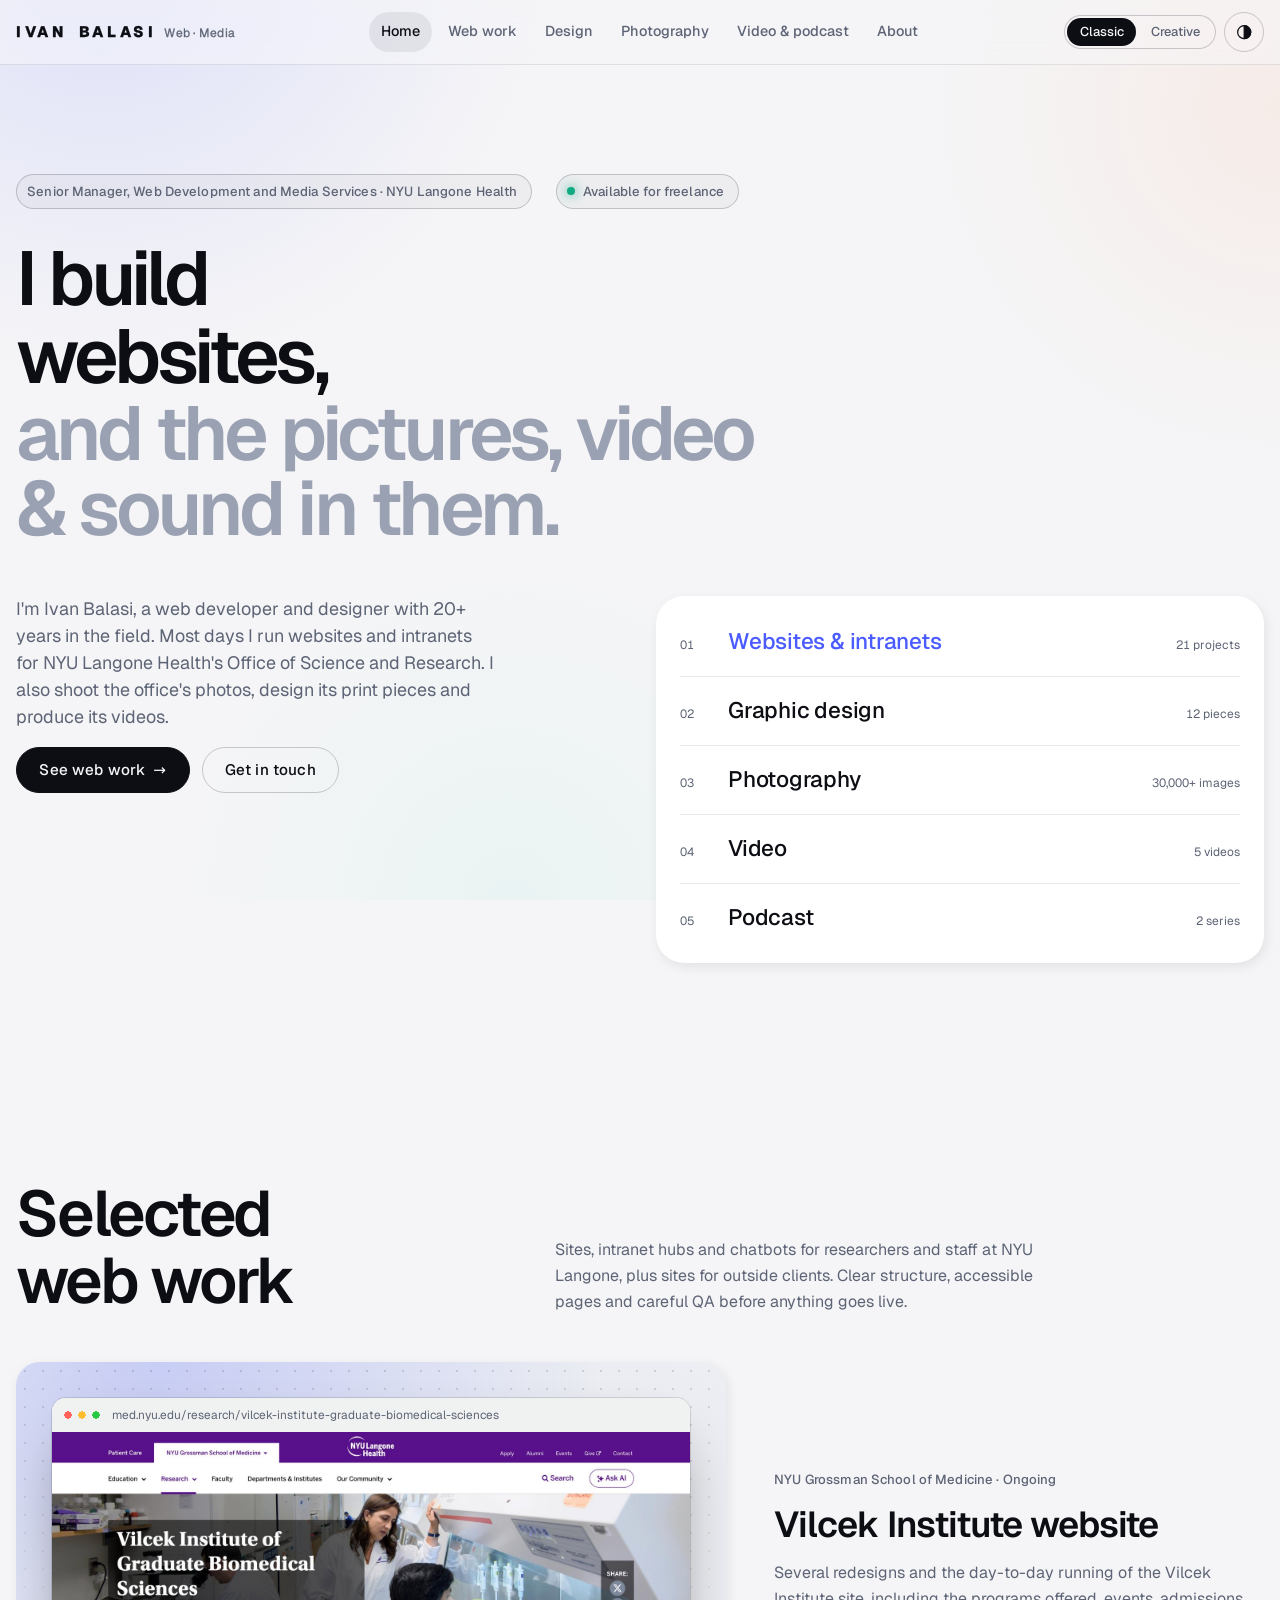
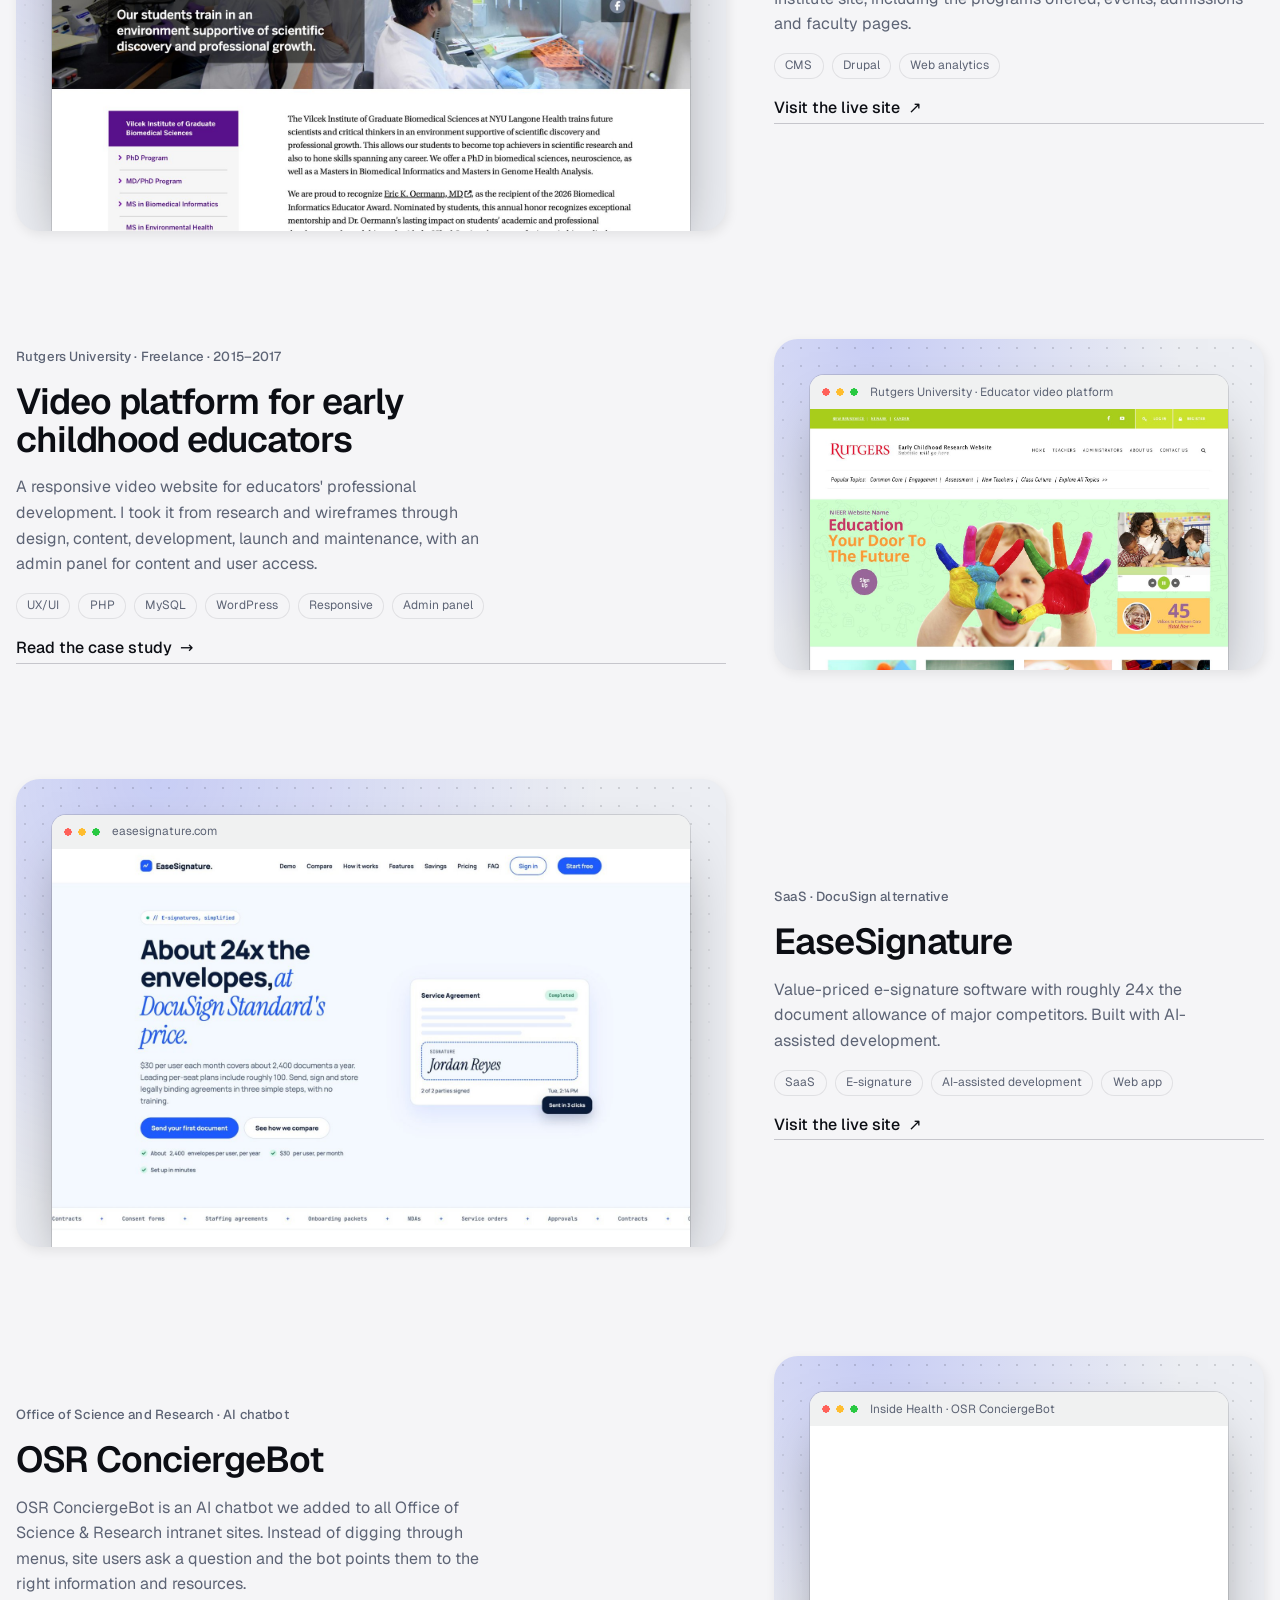
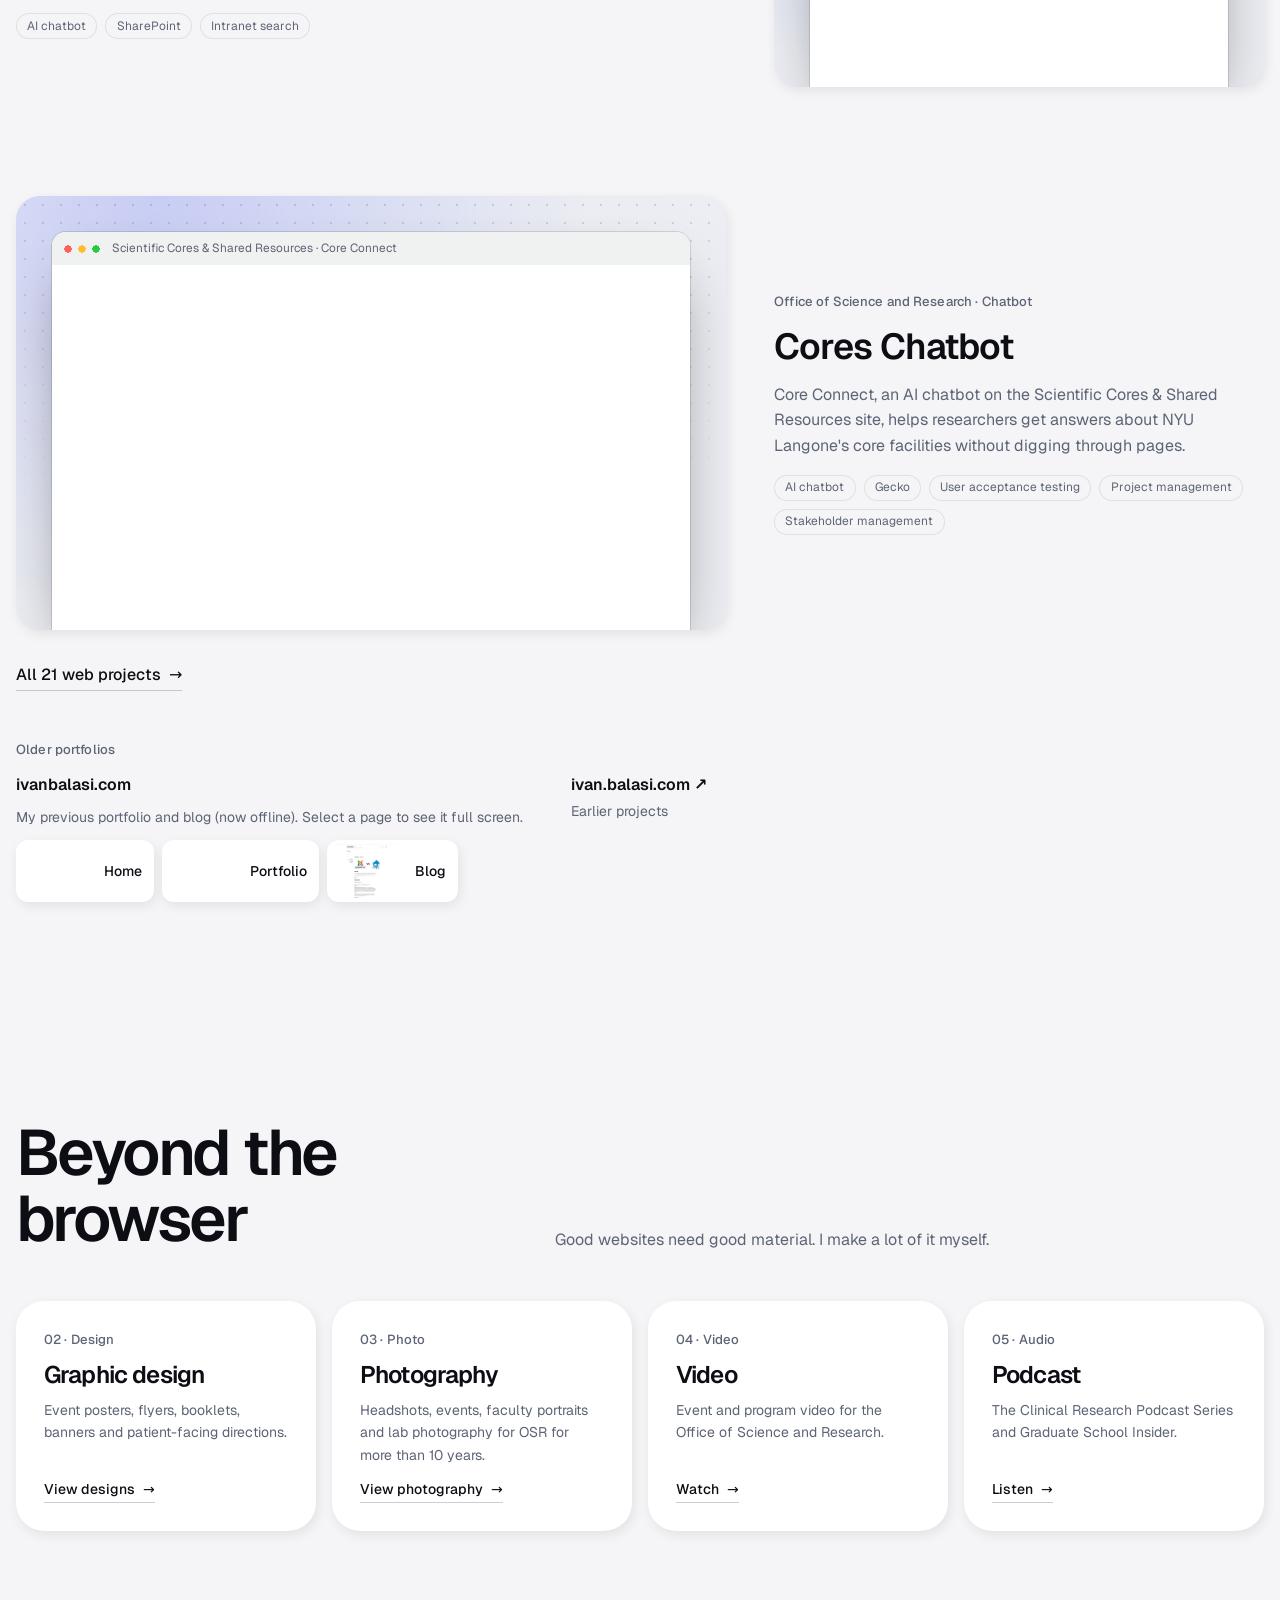
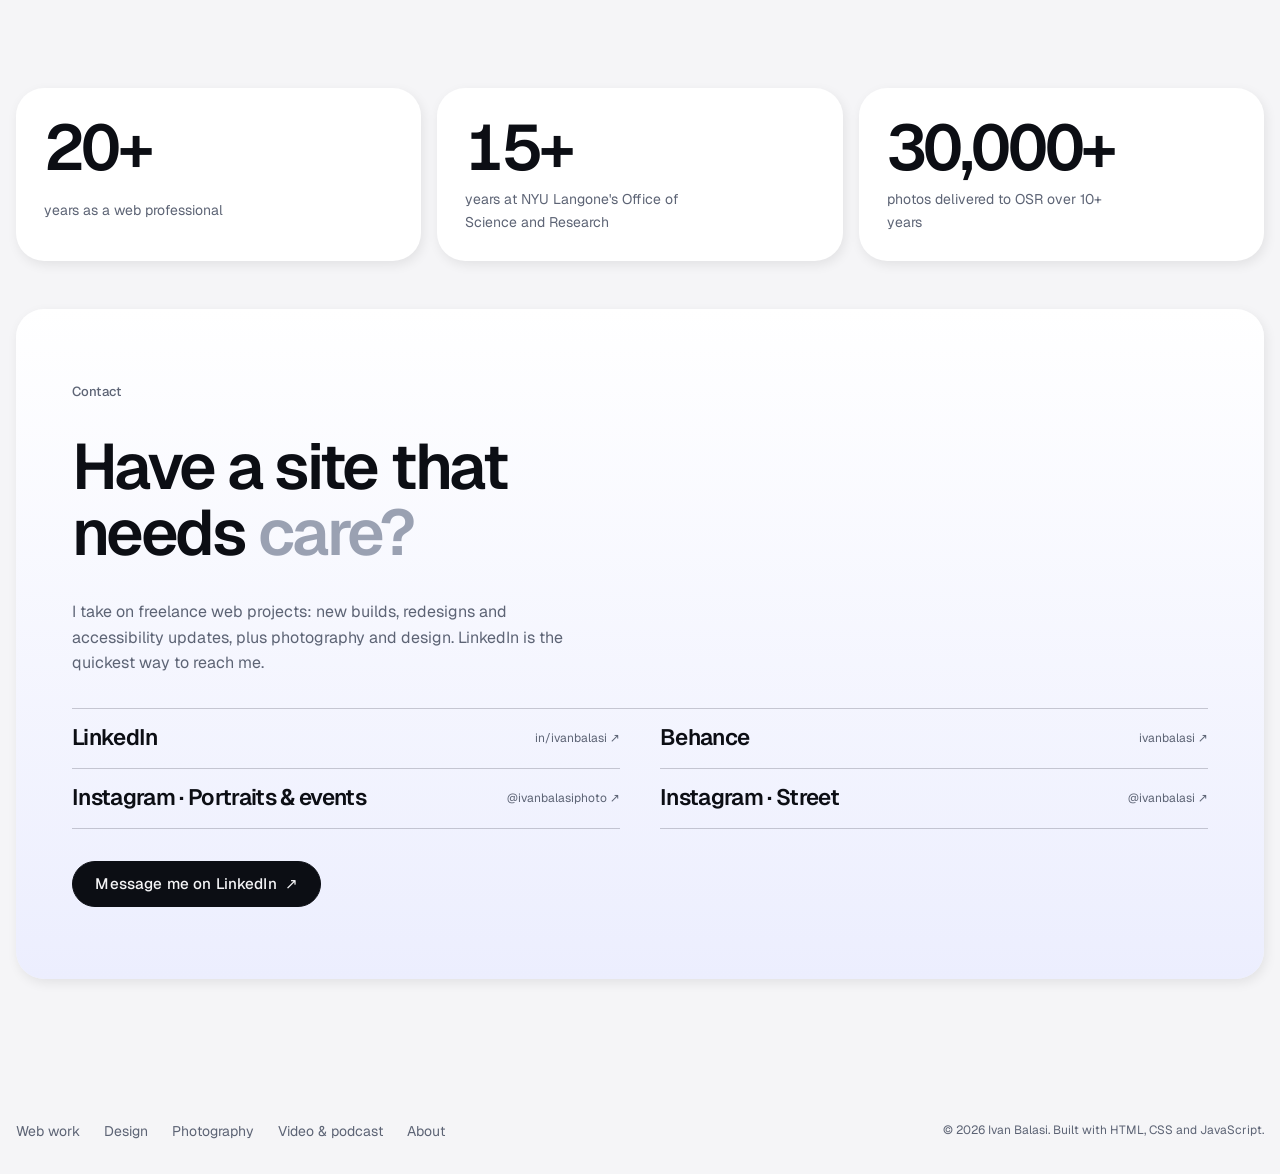
==== index.html @ 1b877d94 "Add files via upload" ====
<!doctype html>
<html lang="en">
<head>
  <meta charset="utf-8">
  <meta name="viewport" content="width=device-width, initial-scale=1, viewport-fit=cover">
  <title>Ivan Balasi — Web Developer, Designer &amp; Photographer</title>
  <meta name="description" content="Web developer and designer with 20+ years of experience. Ivan Balasi builds websites, intranets and AI chatbots at NYU Langone Health, plus photos and video.">
  <link rel="canonical" href="https://ivanbalasi.com/">
  <meta property="og:type" content="website">
  <meta property="og:site_name" content="Ivan Balasi">
  <meta property="og:title" content="Ivan Balasi — Web Developer, Designer &amp; Photographer">
  <meta property="og:description" content="Web developer and designer with 20+ years of experience. Ivan Balasi builds websites, intranets and AI chatbots at NYU Langone Health, plus photos and video.">
  <meta property="og:url" content="https://ivanbalasi.com/">
  <meta property="og:image" content="https://ivanbalasi.com/img/og-image.jpg">
  <meta name="twitter:card" content="summary_large_image">
  <meta name="twitter:image" content="https://ivanbalasi.com/img/og-image.jpg">
  <meta property="og:image:width" content="1200">
  <meta property="og:image:height" content="630">
  <meta property="og:image:alt" content="Ivan Balasi: I build websites, and the pictures, video and sound in them.">
  <meta name="author" content="Ivan Balasi">
  <meta name="robots" content="index, follow, max-image-preview:large">
  <meta name="theme-color" content="#f5f5f7" media="(prefers-color-scheme: light)">
  <meta name="theme-color" content="#07080b" media="(prefers-color-scheme: dark)">
  <link rel="icon" href="favicon.svg" type="image/svg+xml">
  <link rel="preload" href="fonts/geist-var.woff2" as="font" type="font/woff2" crossorigin>
  <link rel="stylesheet" href="css/styles.css">
  <script src="js/theme-init.js"></script>
  <script type="application/ld+json">
{
 "@context": "https://schema.org",
 "@graph": [
  {
   "@type": "WebSite",
   "@id": "https://ivanbalasi.com/#website",
   "url": "https://ivanbalasi.com/",
   "name": "Ivan Balasi",
   "publisher": {
    "@id": "https://ivanbalasi.com/#ivan"
   },
   "inLanguage": "en"
  },
  {
   "@type": "Person",
   "@id": "https://ivanbalasi.com/#ivan",
   "name": "Ivan Balasi",
   "url": "https://ivanbalasi.com/",
   "image": "https://ivanbalasi.com/img/og-image.jpg",
   "jobTitle": "Senior Manager, Web Development and Media Services",
   "worksFor": {
    "@type": "Organization",
    "name": "NYU Grossman School of Medicine, Office of Science & Research",
    "parentOrganization": {
     "@type": "Organization",
     "name": "NYU Langone Health"
    }
   },
   "description": "Web developer and designer with 20+ years of experience building websites, intranets and AI chatbots, plus photography, graphic design, video and podcasts.",
   "knowsAbout": [
    "Web development",
    "UX and information architecture",
    "Website accessibility (WCAG/ADA)",
    "Drupal",
    "WordPress",
    "SharePoint",
    "PHP",
    "MySQL",
    "AI chatbots",
    "Web analytics",
    "Photography",
    "Graphic design",
    "Video production",
    "Podcast publishing"
   ],
   "sameAs": [
    "https://www.linkedin.com/in/ivanbalasi/",
    "https://www.behance.net/ivanbalasi",
    "https://www.instagram.com/ivanbalasiphoto/",
    "https://www.instagram.com/ivanbalasi/"
   ]
  },
  {
   "@type": "WebPage",
   "@id": "https://ivanbalasi.com/#page",
   "url": "https://ivanbalasi.com/",
   "name": "Ivan Balasi — Web Developer, Designer & Photographer",
   "description": "Web developer and designer with 20+ years of experience. Ivan Balasi builds websites, intranets and AI chatbots at NYU Langone Health, plus photos and video.",
   "isPartOf": {
    "@id": "https://ivanbalasi.com/#website"
   },
   "about": {
    "@id": "https://ivanbalasi.com/#ivan"
   }
  }
 ]
}
  </script>
</head>
<body>
<a class="skip-link" href="#main">Skip to content</a>
<header class="site-header">
  <div class="wrap">
    <a class="brand" href="index.html" aria-label="Ivan Balasi, home">Ivan Balasi <span>Web · Media</span></a>
    <nav class="site-nav" id="site-nav" aria-label="Main">
      <ul class="nav-list">
        <li><a href="index.html" aria-current="page">Home</a></li>
        <li><a href="work.html">Web work</a></li>
        <li><a href="design.html">Design</a></li>
        <li><a href="photography.html">Photography</a></li>
        <li><a href="media.html">Video &amp; podcast</a></li>
        <li><a href="about.html">About</a></li>
      </ul>
    </nav>
    <div class="header-tools">
      <button type="button" class="icon-btn theme-toggle" data-mode="system" aria-label="Change theme"><svg data-icon="system" viewBox="0 0 24 24" fill="none" stroke="currentColor" stroke-width="1.6" aria-hidden="true"><circle cx="12" cy="12" r="8.5"/><path d="M12 3.5v17a8.5 8.5 0 0 0 0-17z" fill="currentColor"/></svg><svg data-icon="light" viewBox="0 0 24 24" fill="none" stroke="currentColor" stroke-width="1.6" aria-hidden="true"><circle cx="12" cy="12" r="4"/><path d="M12 2v2M12 20v2M4.9 4.9l1.4 1.4M17.7 17.7l1.4 1.4M2 12h2M20 12h2M4.9 19.1l1.4-1.4M17.7 6.3l1.4-1.4"/></svg><svg data-icon="dark" viewBox="0 0 24 24" fill="none" stroke="currentColor" stroke-width="1.6" aria-hidden="true"><path d="M20 14.5A8 8 0 0 1 9.5 4a8 8 0 1 0 10.5 10.5z"/></svg></button>
      <button type="button" class="icon-btn menu-toggle" aria-expanded="false" aria-controls="site-nav" aria-label="Open menu"><span class="bars" aria-hidden="true"><span class="bar"></span><span class="bar"></span></span></button>
    </div>
  </div>
</header>
<main id="main">
  <section class="hero" aria-labelledby="hero-title">
    <div class="wrap">
      <div class="hero-meta">
        <span class="label">Senior Manager, Web Development and Media Services · NYU Langone Health</span>
        <span class="label"><span class="status-dot" aria-hidden="true"></span>Available for freelance</span>
      </div>
      <h1 class="hero-title" id="hero-title">
        <span class="line"><span>I build</span></span>
        <span class="line"><span>websites,</span></span>
        <span class="line"><span class="serif">and the pictures, video &amp; sound in them.</span></span>
      </h1>
      <div class="hero-foot">
        <div class="stack">
          <p class="lede">I'm Ivan Balasi, a web developer and designer with 20+ years in the field. Most days I run websites and intranets for NYU Langone Health's Office of Science and Research. I also shoot the office's photos, design its print pieces and produce its videos.</p>
          <div class="actions">
            <a class="btn" href="work.html">See web work <span class="arrow" aria-hidden="true">→</span></a>
            <a class="btn btn--ghost" href="#contact">Get in touch</a>
          </div>
        </div>
        <nav aria-label="What I do">
          <ul class="index-list">
            <li><a href="work.html"><span class="num">01</span><span class="name">Websites &amp; intranets</span><span class="count">21 projects</span></a></li>
            <li><a href="design.html"><span class="num">02</span><span class="name">Graphic design</span><span class="count">12 pieces</span></a></li>
            <li><a href="photography.html"><span class="num">03</span><span class="name">Photography</span><span class="count">30,000+ images</span></a></li>
            <li><a href="media.html#video"><span class="num">04</span><span class="name">Video</span><span class="count">5 videos</span></a></li>
            <li><a href="media.html#podcast"><span class="num">05</span><span class="name">Podcast</span><span class="count">2 series</span></a></li>
          </ul>
        </nav>
      </div>
    </div>
  </section>

  <section class="section" aria-labelledby="featured-title">
    <div class="wrap">
      <div class="section-head">
        <h2 id="featured-title">Selected web work</h2>
        <p>Sites, intranet hubs and chatbots for researchers and staff at NYU Langone, plus sites for outside clients. Clear structure, accessible pages and careful QA before anything goes live.</p>
      </div>
      <div class="feature-list">
      <article class="feature">
        <a class="feature-media" href="https://med.nyu.edu/research/vilcek-institute-graduate-biomedical-sciences/" target="_blank" rel="noopener" tabindex="-1" aria-hidden="true"><div class="frame"><div class="frame-bar" aria-hidden="true"><span>med.nyu.edu/research/vilcek-institute-graduate-biomedical-sciences</span></div><div class="media"><img src="img/web/vilcek-site.jpg" alt="Homepage of the Vilcek Institute of Graduate Biomedical Sciences website" loading="lazy" decoding="async"><div class="media-fallback" aria-hidden="true"><span class="tile-note">NYU Grossman School of Medicine</span><span class="tile-mark">Vilcek</span></div></div></div></a>
        <div class="feature-body">
          <span class="label">NYU Grossman School of Medicine · Ongoing</span>
          <h3>Vilcek Institute website</h3>
          <p>Several redesigns and the day-to-day running of the Vilcek Institute site, including the programs offered, events, admissions and faculty pages.</p>
          <ul class="tags" aria-label="Tools"><li>CMS</li><li>Drupal</li><li>Web analytics</li></ul>
          <a class="link-arrow" href="https://med.nyu.edu/research/vilcek-institute-graduate-biomedical-sciences/" target="_blank" rel="noopener">Visit the live site <span class="arrow" aria-hidden="true">↗</span><span class="visually-hidden"> (Vilcek Institute, opens in a new tab)</span></a>
        </div>
      </article>
      <article class="feature">
        <a class="feature-media" href="case-rutgers.html" tabindex="-1" aria-hidden="true"><div class="frame"><div class="frame-bar" aria-hidden="true"><span>Rutgers University · Educator video platform</span></div><div class="media"><img src="img/case/rutgers/04-mockup-subjects.jpg" alt="" loading="lazy" decoding="async"><div class="media-fallback" aria-hidden="true"><span class="tile-note">Rutgers University · Freelance</span><span class="tile-mark">Rutgers</span></div></div></div></a>
        <div class="feature-body">
          <span class="label">Rutgers University · Freelance · 2015–2017</span>
          <h3>Video platform for early childhood educators</h3>
          <p>A responsive video website for educators' professional development. I took it from research and wireframes through design, content, development, launch and maintenance, with an admin panel for content and user access.</p>
          <ul class="tags" aria-label="Tools"><li>UX/UI</li><li>PHP</li><li>MySQL</li><li>WordPress</li><li>Responsive</li><li>Admin panel</li></ul>
          <a class="link-arrow" href="case-rutgers.html">Read the case study <span class="arrow" aria-hidden="true">→</span></a>
        </div>
      </article>
      <article class="feature">
        <a class="feature-media" href="https://easesignature.com/" target="_blank" rel="noopener" tabindex="-1" aria-hidden="true"><div class="frame"><div class="frame-bar" aria-hidden="true"><span>easesignature.com</span></div><div class="media"><img src="img/web/easesignature.jpg" alt="EaseSignature home page: About 24x the envelopes, at DocuSign Standard's price, beside a signed Service Agreement" loading="lazy" decoding="async"><div class="media-fallback" aria-hidden="true"><span class="tile-note">E-signature · DocuSign alternative</span><span class="tile-mark">Ease<br>Signature</span></div></div></div></a>
        <div class="feature-body">
          <span class="label">SaaS · DocuSign alternative</span>
          <h3>EaseSignature</h3>
          <p>Value-priced e-signature software with roughly 24x the document allowance of major competitors. Built with AI-assisted development.</p>
          <ul class="tags" aria-label="Tools"><li>SaaS</li><li>E-signature</li><li>AI-assisted development</li><li>Web app</li></ul>
          <a class="link-arrow" href="https://easesignature.com/" target="_blank" rel="noopener">Visit the live site <span class="arrow" aria-hidden="true">↗</span><span class="visually-hidden"> (EaseSignature, opens in a new tab)</span></a>
        </div>
      </article>
      <article class="feature">
        <a class="feature-media" href="work.html#chatbot" tabindex="-1" aria-hidden="true"><div class="frame"><div class="frame-bar" aria-hidden="true"><span>Inside Health · OSR ConciergeBot</span></div><div class="media"><img src="img/web/osr-conciergebot.jpg" alt="" loading="lazy" decoding="async"><div class="media-fallback" aria-hidden="true"><span class="tile-note">Office of Science and Research</span><span class="tile-mark">Concierge<br>Bot</span></div></div></div></a>
        <div class="feature-body">
          <span class="label">Office of Science and Research · AI chatbot</span>
          <h3>OSR ConciergeBot</h3>
          <p>OSR ConciergeBot is an AI chatbot we added to all Office of Science &amp; Research intranet sites. Instead of digging through menus, site users ask a question and the bot points them to the right information and resources.</p>
          <ul class="tags" aria-label="Tools"><li>AI chatbot</li><li>SharePoint</li><li>Intranet search</li></ul>
        </div>
      </article>
      <article class="feature">
        <a class="feature-media" href="work.html#chatbot" tabindex="-1" aria-hidden="true"><div class="frame"><div class="frame-bar" aria-hidden="true"><span>Scientific Cores &amp; Shared Resources · Core Connect</span></div><div class="media media--wide" style="--ratio: 2000 / 1144"><img src="img/web/cores-chatbot.jpg" alt="Scientific Cores &amp; Shared Resources page with the Core Connect chatbot open, answering where to find information about Cryo-EM with links to equipment, fees and training" loading="lazy" decoding="async"><div class="media-fallback" aria-hidden="true"><span class="tile-note">Office of Science and Research</span><span class="tile-mark">Cores<br>Bot</span></div></div></div></a>
        <div class="feature-body">
          <span class="label">Office of Science and Research · Chatbot</span>
          <h3>Cores Chatbot</h3>
          <p>Core Connect, an AI chatbot on the Scientific Cores &amp; Shared Resources site, helps researchers get answers about NYU Langone&#x27;s core facilities without digging through pages.</p>
          <ul class="tags" aria-label="Tools"><li>AI chatbot</li><li>Gecko</li><li>User acceptance testing</li><li>Project management</li><li>Stakeholder management</li></ul>
        </div>
      </article>
      </div>
      <p class="mt-6"><a class="link-arrow" href="work.html">All 21 web projects <span class="arrow" aria-hidden="true">→</span></a></p>
      <div class="old-portfolios">
        <span class="label">Older portfolios</span>
        <ul>
          <li class="old-site"><span class="old-site-name">ivanbalasi.com</span><span class="muted">My previous portfolio and blog (now offline). Select a page to see it full screen.</span><div class="old-site-shots"><button type="button" class="thumb-open" data-lightbox="oldsite" data-title="Previous ivanbalasi.com: Home" aria-label="See the old Home page full screen"><div class="media"><img src="img/old-site/home.jpg" alt="Old ivanbalasi.com home page: Web Developer/Designer, Information Architect and SEO Engineer banner, recent projects and blog posts" loading="lazy" decoding="async"><div class="media-fallback" aria-hidden="true"><span class="tile-note">Old site</span><span class="tile-mark">Home</span></div></div><span>Home</span></button><button type="button" class="thumb-open" data-lightbox="oldsite" data-title="Previous ivanbalasi.com: Portfolio" aria-label="See the old Portfolio page full screen"><div class="media"><img src="img/old-site/portfolio.jpg" alt="Old ivanbalasi.com portfolio page: filter list and a grid of project thumbnails" loading="lazy" decoding="async"><div class="media-fallback" aria-hidden="true"><span class="tile-note">Old site</span><span class="tile-mark">Portfolio</span></div></div><span>Portfolio</span></button><button type="button" class="thumb-open" data-lightbox="oldsite" data-title="Previous ivanbalasi.com: Blog" aria-label="See the old Blog page full screen"><div class="media"><img src="img/old-site/blog.jpg" alt="Old ivanbalasi.com blog page with posts including Drupal vs. Joomla and Basic SVN Commands" loading="lazy" decoding="async"><div class="media-fallback" aria-hidden="true"><span class="tile-note">Old site</span><span class="tile-mark">Blog</span></div></div><span>Blog</span></button></div></li>
          <li><a href="https://ivan.balasi.com/" target="_blank" rel="noopener">ivan.balasi.com <span class="arrow" aria-hidden="true">↗</span></a><span class="muted">Earlier projects</span></li>
        </ul>
      </div>
    </div>
  </section>

  <section class="section" aria-labelledby="practice-title">
    <div class="wrap">
      <div class="section-head">
        <h2 id="practice-title">Beyond the browser</h2>
        <p>Good websites need good material. I make a lot of it myself.</p>
      </div>
      <div class="practice-grid">
        <a class="practice" href="design.html">
          <span class="label">02 · Design</span>
          <h3>Graphic design</h3>
          <p>Event posters, flyers, booklets, banners and patient-facing directions.</p>
          <span class="link-arrow">View designs <span class="arrow" aria-hidden="true">→</span></span>
        </a>
        <a class="practice" href="photography.html">
          <span class="label">03 · Photo</span>
          <h3>Photography</h3>
          <p>Headshots, events, faculty portraits and lab photography for OSR for more than 10 years.</p>
          <span class="link-arrow">View photography <span class="arrow" aria-hidden="true">→</span></span>
        </a>
        <a class="practice" href="media.html#video">
          <span class="label">04 · Video</span>
          <h3>Video</h3>
          <p>Event and program video for the Office of Science and Research.</p>
          <span class="link-arrow">Watch <span class="arrow" aria-hidden="true">→</span></span>
        </a>
        <a class="practice" href="media.html#podcast">
          <span class="label">05 · Audio</span>
          <h3>Podcast</h3>
          <p>The Clinical Research Podcast Series and Graduate School Insider.</p>
          <span class="link-arrow">Listen <span class="arrow" aria-hidden="true">→</span></span>
        </a>
      </div>
    </div>
  </section>

  <section class="section section--tight" aria-labelledby="facts-title">
    <div class="wrap">
      <h2 id="facts-title" class="visually-hidden">At a glance</h2>
      <ul class="facts">
        <li><strong>20+</strong><span>years as a web professional</span></li>
        <li><strong>15+</strong><span>years at NYU Langone's Office of Science and Research</span></li>
        <li><strong>30,000+</strong><span>photos delivered to OSR over 10+ years</span></li>
      </ul>
    </div>
  </section>
</main>
<section class="contact-band" id="contact" aria-labelledby="contact-title">
  <div class="wrap">
    <span class="label">Contact</span>
    <h2 id="contact-title">Have a site that needs <span class="serif">care?</span></h2>
    <p>I take on freelance web projects: new builds, redesigns and accessibility updates, plus photography and design. LinkedIn is the quickest way to reach me.</p>
    <ul class="contact-links">
      <li><a href="https://www.linkedin.com/in/ivanbalasi/" target="_blank" rel="noopener">LinkedIn <span class="handle">in/ivanbalasi <span class="arrow" aria-hidden="true">↗</span></span></a></li>
      <li><a href="https://www.behance.net/ivanbalasi" target="_blank" rel="noopener">Behance <span class="handle">ivanbalasi <span class="arrow" aria-hidden="true">↗</span></span></a></li>
      <li><a href="https://www.instagram.com/ivanbalasiphoto/" target="_blank" rel="noopener">Instagram · Portraits &amp; events <span class="handle">@ivanbalasiphoto <span class="arrow" aria-hidden="true">↗</span></span></a></li>
      <li><a href="https://www.instagram.com/ivanbalasi/" target="_blank" rel="noopener">Instagram · Street <span class="handle">@ivanbalasi <span class="arrow" aria-hidden="true">↗</span></span></a></li>
      <li data-email-row><a href="#">Email <span class="handle" data-email-text></span></a></li>
    </ul>
    <div class="actions">
      <a class="btn" href="https://www.linkedin.com/in/ivanbalasi/" target="_blank" rel="noopener">Message me on LinkedIn <span class="arrow" aria-hidden="true">↗</span></a>
      <button type="button" class="btn btn--ghost" data-copy-email aria-describedby="copy-status">Copy email address</button>
      <span class="copy-status" id="copy-status" role="status"></span>
    </div>
  </div>
</section>
<footer class="site-footer">
  <div class="wrap">
    <nav aria-label="Footer">
      <ul class="footer-links">
        <li><a href="work.html">Web work</a></li>
        <li><a href="design.html">Design</a></li>
        <li><a href="photography.html">Photography</a></li>
        <li><a href="media.html">Video &amp; podcast</a></li>
        <li><a href="about.html">About</a></li>
      </ul>
    </nav>
    <small>© <span data-year>2026</span> Ivan Balasi. Built with HTML, CSS and JavaScript.</small>
  </div>
</footer>
<script src="js/main.js" defer></script>
<script src="js/lightbox.js" defer></script>
</body>
</html>
---- css/styles.css ----
/* ==========================================================================
   Ivan Balasi — Portfolio
   Layout concept: a working "proof sheet" — wide expanded type, hairline
   grids, every piece of work shown in a frame (browser chrome for web,
   print border for design, contact-sheet cell for photos).
   ========================================================================== */

/* ---------- Fonts (self-hosted, SIL OFL) ---------- */
@font-face {
  font-family: "Archivo";
  src: url("../fonts/archivo-var.woff2") format("woff2");
  font-weight: 100 900;
  font-stretch: 62% 125%;
  font-display: swap;
}
@font-face {
  font-family: "Instrument Serif";
  src: url("../fonts/instrument-serif-italic.woff2") format("woff2");
  font-style: italic;
  font-weight: 400;
  font-display: swap;
}
@font-face {
  font-family: "JetBrains Mono";
  src: url("../fonts/jetbrains-mono-var.woff2") format("woff2");
  font-weight: 100 800;
  font-display: swap;
}

@font-face { font-family: "Geist"; src: url("../fonts/geist-var.woff2") format("woff2"); font-weight: 100 900; font-display: swap; }
@font-face { font-family: "Syne"; src: url("../fonts/syne-var.woff2") format("woff2"); font-weight: 400 800; font-display: swap; }
@font-face { font-family: "Hanken Grotesk"; src: url("../fonts/hanken-grotesk-var.woff2") format("woff2"); font-weight: 100 900; font-display: swap; }

/* ---------- Tokens ---------- */
:root {
  /* Color — cool proof-paper, ink, one ultramarine accent */
  --paper: #f2f3f5;
  --paper-2: #e7e9ed;
  --ink: #0f1217;
  --ink-2: #4a505c;
  --line: #cfd3da;
  --accent: #2a38e8;
  --accent-ink: #ffffff;
  --focus: #2a38e8;
  --success: #1f7a4a;
  --accent-inverse: #8e98ff; /* accent on an ink-colored band */

  /* Type */
  --f-display: "Archivo", "Helvetica Neue", Arial, sans-serif;
  --f-body: "Archivo", "Helvetica Neue", Arial, sans-serif;
  --f-serif: "Instrument Serif", Georgia, "Times New Roman", serif;
  --f-mono: "JetBrains Mono", ui-monospace, SFMono-Regular, Menlo, Consolas, monospace;

  --t-xs: 0.75rem;
  --t-sm: 0.875rem;
  --t-base: 1.0625rem;
  --t-md: clamp(1.15rem, 1rem + 0.6vw, 1.4rem);
  --t-lg: clamp(1.5rem, 1.1rem + 1.6vw, 2.25rem);
  --t-xl: clamp(2.1rem, 1.3rem + 3.6vw, 4rem);
  --t-hero: clamp(2.9rem, 1rem + 8.4vw, 8.75rem);

  /* Space & layout */
  --s-1: 0.25rem;
  --s-2: 0.5rem;
  --s-3: 0.75rem;
  --s-4: 1rem;
  --s-5: 1.5rem;
  --s-6: 2rem;
  --s-7: 3rem;
  --s-8: clamp(3.5rem, 2rem + 6vw, 7rem);
  --max: 82rem;
  --gutter: max(16px, env(safe-area-inset-left, 0px));
  --gutter-r: max(16px, env(safe-area-inset-right, 0px));
  --header-h: 4rem;
  --radius: 2px;
  --ease: cubic-bezier(0.2, 0.7, 0.1, 1);
}

@media (prefers-color-scheme: dark) {
  :root:not([data-theme="light"]) {
    --paper: #0e1014;
    --paper-2: #171a20;
    --ink: #e9ebef;
    --ink-2: #9ca3ae;
    --line: #2b3039;
    --accent: #8e98ff;
    --accent-ink: #0e1014;
    --focus: #8e98ff;
    --success: #5cc98d;
    --accent-inverse: #2a38e8;
    color-scheme: dark;
  }
}
:root[data-theme="dark"] {
  --paper: #0e1014;
  --paper-2: #171a20;
  --ink: #e9ebef;
  --ink-2: #9ca3ae;
  --line: #2b3039;
  --accent: #8e98ff;
  --accent-ink: #0e1014;
  --focus: #8e98ff;
  --success: #5cc98d;
  --accent-inverse: #2a38e8;
  color-scheme: dark;
}

/* ---------- Base ---------- */
*,
*::before,
*::after { box-sizing: border-box; }

html {
  -webkit-text-size-adjust: 100%;
  scroll-behavior: smooth;
  scroll-padding-top: calc(var(--header-h) + 1rem);
}

body {
  margin: 0;
  background: var(--paper);
  color: var(--ink);
  font-family: var(--f-body);
  font-size: var(--t-base);
  line-height: 1.6;
  font-stretch: 100%;
  text-rendering: optimizeLegibility;
  -webkit-font-smoothing: antialiased;
  overflow-x: hidden;
}

/* Paint the safe-area band above the sticky header */
body::before {
  content: "";
  position: fixed;
  inset: 0 0 auto;
  height: env(safe-area-inset-top, 0px);
  z-index: 60;
  background: var(--paper);
}

[hidden] { display: none !important; }

img, video, iframe { display: block; max-width: 100%; }
img { height: auto; }

h1, h2, h3, h4 {
  margin: 0;
  font-family: var(--f-display);
  font-weight: 700;
  line-height: 1.05;
  letter-spacing: -0.01em;
  text-wrap: balance;
}

p { margin: 0; text-wrap: pretty; }
ul, ol { margin: 0; padding: 0; }

a {
  color: inherit;
  text-decoration-thickness: 1px;
  text-underline-offset: 0.2em;
}
a:hover { color: var(--accent); }

:focus-visible {
  outline: 2px solid var(--focus);
  outline-offset: 3px;
  border-radius: var(--radius);
}

::selection { background: var(--accent); color: var(--accent-ink); }

.visually-hidden {
  position: absolute !important;
  width: 1px; height: 1px;
  padding: 0; margin: -1px;
  overflow: hidden; clip: rect(0 0 0 0);
  white-space: nowrap; border: 0;
}

.skip-link {
  position: absolute;
  left: var(--gutter);
  top: -100px;
  z-index: 100;
  padding: var(--s-3) var(--s-4);
  background: var(--ink);
  color: var(--paper);
  font-family: var(--f-mono);
  font-size: var(--t-sm);
  text-decoration: none;
}
.skip-link:focus { top: calc(env(safe-area-inset-top, 0px) + var(--s-2)); color: var(--paper); }

/* ---------- Layout primitives ---------- */
.wrap {
  width: 100%;
  max-width: calc(var(--max) + var(--gutter) + var(--gutter-r));
  margin-inline: auto;
  padding-left: var(--gutter);
  padding-right: var(--gutter-r);
}

.section { padding-block: var(--s-8); }
.section + .section { border-top: 1px solid var(--line); }
.section--tight { padding-block: var(--s-7); }

.section-head {
  display: grid;
  gap: var(--s-4);
  margin-bottom: var(--s-7);
}
@media (min-width: 56rem) {
  .section-head {
    grid-template-columns: minmax(0, 1fr) minmax(0, 1.4fr);
    align-items: end;
    gap: var(--s-6);
  }
}
.section-head h2 { font-size: var(--t-xl); font-stretch: 112%; }
.section-head p { color: var(--ink-2); max-width: 46ch; }

/* Mono label — used for metadata, eyebrows, frame captions */
.label {
  font-family: var(--f-mono);
  font-size: var(--t-xs);
  font-weight: 500;
  letter-spacing: 0.06em;
  text-transform: uppercase;
  color: var(--ink-2);
}

.serif {
  font-family: var(--f-serif);
  font-style: italic;
  font-weight: 400;
  font-stretch: 100%;
  letter-spacing: 0;
}

.lede {
  font-size: var(--t-md);
  line-height: 1.5;
  max-width: 40ch;
}

.prose { max-width: 62ch; display: grid; gap: var(--s-4); }
.prose p { color: var(--ink); }

/* ---------- Buttons & links ---------- */
.btn {
  display: inline-flex;
  align-items: center;
  gap: var(--s-2);
  min-height: 2.875rem;
  padding: 0 var(--s-5);
  border: 1px solid var(--ink);
  border-radius: 999px;
  background: var(--ink);
  color: var(--paper);
  font: 600 var(--t-sm) / 1 var(--f-body);
  letter-spacing: 0.01em;
  text-decoration: none;
  cursor: pointer;
  transition: background-color 0.2s var(--ease), color 0.2s var(--ease), border-color 0.2s var(--ease);
}
.btn:hover { background: var(--accent); border-color: var(--accent); color: var(--accent-ink); }
.btn:active { transform: translateY(1px); }
.btn--ghost { background: transparent; color: var(--ink); }
.btn--ghost:hover { background: var(--ink); border-color: var(--ink); color: var(--paper); }
.btn .arrow { transition: transform 0.2s var(--ease); }
.btn:hover .arrow { transform: translateX(3px); }

.link-arrow {
  display: inline-flex;
  align-items: center;
  gap: var(--s-2);
  font-weight: 600;
  text-decoration: none;
  border-bottom: 1px solid currentColor;
  padding-bottom: 2px;
}
.link-arrow:hover .arrow { transform: translateX(3px); }
.arrow { display: inline-block; transition: transform 0.2s var(--ease); }

.actions { display: flex; flex-wrap: wrap; gap: var(--s-3); align-items: center; }

/* ---------- Header ---------- */
.site-header {
  position: sticky;
  top: env(safe-area-inset-top, 0px);
  z-index: 50;
  background: color-mix(in srgb, var(--paper) 88%, transparent);
  -webkit-backdrop-filter: saturate(1.4) blur(14px);
  backdrop-filter: saturate(1.4) blur(14px);
  border-bottom: 1px solid var(--line);
}
.site-header .wrap {
  display: flex;
  align-items: center;
  justify-content: space-between;
  gap: var(--s-4);
  min-height: var(--header-h);
}

.brand {
  display: inline-flex;
  align-items: baseline;
  gap: var(--s-2);
  text-decoration: none;
  font-family: var(--f-display);
  font-weight: 800;
  font-stretch: 125%;
  font-size: 1.05rem;
  letter-spacing: -0.01em;
  white-space: nowrap;
}
.brand span {
  font-family: var(--f-mono);
  font-weight: 500;
  font-stretch: 100%;
  font-size: var(--t-xs);
  color: var(--ink-2);
  letter-spacing: 0.04em;
}
.brand:hover { color: var(--ink); }
.brand:hover span { color: var(--accent); }

.nav-list { list-style: none; display: flex; gap: var(--s-1); }
.nav-list a {
  display: inline-flex;
  align-items: center;
  min-height: 2.5rem;
  padding: 0 var(--s-3);
  border-radius: 999px;
  font-size: var(--t-sm);
  font-weight: 500;
  text-decoration: none;
  color: var(--ink-2);
}
.nav-list a:hover { color: var(--ink); background: var(--paper-2); }
.nav-list a[aria-current="page"] { color: var(--ink); background: var(--paper-2); }

.header-tools { display: flex; align-items: center; gap: var(--s-2); }

.icon-btn {
  display: inline-grid;
  place-items: center;
  width: 2.75rem;
  height: 2.75rem;
  border: 1px solid var(--line);
  border-radius: 999px;
  background: transparent;
  color: var(--ink);
  cursor: pointer;
  transition: border-color 0.2s var(--ease), background-color 0.2s var(--ease);
}
.icon-btn:hover { border-color: var(--ink); }
.icon-btn svg { width: 1.15rem; height: 1.15rem; }

.theme-toggle .theme-label { display: none; }
.theme-toggle [data-icon] { display: none; }
.theme-toggle[data-mode="system"] [data-icon="system"],
.theme-toggle[data-mode="light"] [data-icon="light"],
.theme-toggle[data-mode="dark"] [data-icon="dark"] { display: block; }

.menu-toggle { display: none; }
.menu-toggle .bar {
  display: block;
  width: 1.1rem;
  height: 1.5px;
  background: currentColor;
  transition: transform 0.25s var(--ease), opacity 0.2s;
}
.menu-toggle .bars { display: grid; gap: 5px; }
.menu-toggle[aria-expanded="true"] .bar:first-child { transform: translateY(3.25px) rotate(45deg); }
.menu-toggle[aria-expanded="true"] .bar:last-child { transform: translateY(-3.25px) rotate(-45deg); }

/* Mobile navigation */
@media (max-width: 60rem) {
  .menu-toggle { display: inline-grid; }
  .site-nav {
    position: fixed;
    inset: calc(var(--header-h) + env(safe-area-inset-top, 0px)) 0 0 0;
    z-index: 49;
    background: var(--paper);
    padding: var(--s-6) var(--gutter-r) calc(var(--s-6) + env(safe-area-inset-bottom, 0px)) var(--gutter);
    overflow-y: auto;
    visibility: hidden;
    opacity: 0;
    transform: translateY(-8px);
    transition: opacity 0.25s var(--ease), transform 0.25s var(--ease), visibility 0s linear 0.25s;
  }
  .site-nav.is-open {
    visibility: visible;
    opacity: 1;
    transform: none;
    transition: opacity 0.25s var(--ease), transform 0.25s var(--ease);
  }
  .nav-list { flex-direction: column; gap: 0; }
  .nav-list li { border-bottom: 1px solid var(--line); }
  .nav-list a {
    width: 100%;
    min-height: 4rem;
    padding: 0;
    border-radius: 0;
    font-family: var(--f-display);
    font-stretch: 118%;
    font-weight: 700;
    font-size: var(--t-lg);
    color: var(--ink);
  }
  .nav-list a:hover,
  .nav-list a[aria-current="page"] { background: transparent; color: var(--accent); }
  body.nav-open { overflow: hidden; }
}

/* ---------- Hero (home) ---------- */
.hero { padding-block: var(--s-7) var(--s-8); }
.hero-meta {
  display: flex;
  flex-wrap: wrap;
  gap: var(--s-2) var(--s-5);
  margin-bottom: var(--s-6);
}
.status-dot {
  display: inline-block;
  width: 0.5rem; height: 0.5rem;
  border-radius: 50%;
  background: var(--success);
  margin-right: var(--s-2);
  vertical-align: 0.05em;
}

.hero-title {
  font-size: var(--t-hero);
  font-weight: 800;
  font-stretch: 125%;
  line-height: 0.92;
  letter-spacing: -0.035em;
  text-wrap: initial;
}
.hero-title .line { display: block; overflow: hidden; padding-bottom: 0.04em; }
.hero-title .line > span { display: inline-block; }
.hero-title .serif {
  font-size: 0.82em;
  letter-spacing: -0.01em;
  color: var(--accent);
}

@media (prefers-reduced-motion: no-preference) {
  .hero-title .line > span { animation: rise 0.9s var(--ease) both; }
  .hero-title .line:nth-child(2) > span { animation-delay: 0.08s; }
  .hero-title .line:nth-child(3) > span { animation-delay: 0.16s; }
}
@keyframes rise {
  from { transform: translateY(0.35em); opacity: 0.001; }
  to { transform: none; opacity: 1; }
}

.hero-foot {
  display: grid;
  gap: var(--s-6);
  margin-top: var(--s-7);
  padding-top: var(--s-6);
  border-top: 1px solid var(--ink);
}
@media (min-width: 56rem) {
  .hero-foot { grid-template-columns: minmax(0, 1fr) minmax(0, 1fr); align-items: start; }
}

/* Discipline index — the 5 practices, web listed first and weighted */
.index-list { list-style: none; border-top: 1px solid var(--line); }
.index-list li { border-bottom: 1px solid var(--line); }
.index-list a {
  display: grid;
  grid-template-columns: 2.25rem minmax(0, 1fr) auto;
  align-items: baseline;
  gap: var(--s-3);
  padding-block: var(--s-3);
  text-decoration: none;
}
.index-list .num { font-family: var(--f-mono); font-size: var(--t-xs); color: var(--ink-2); }
.index-list .name { font-weight: 600; font-size: var(--t-md); font-stretch: 110%; }
.index-list .count { font-family: var(--f-mono); font-size: var(--t-xs); color: var(--ink-2); }
.index-list li:first-child .name { color: var(--accent); }
.index-list a:hover .name { color: var(--accent); }
.index-list a:hover .count { color: var(--ink); }

/* ---------- Page hero (interior pages) ---------- */
.page-hero { padding-block: var(--s-7) var(--s-7); border-bottom: 1px solid var(--line); }
.page-hero .label { display: block; margin-bottom: var(--s-4); }
.page-title {
  font-size: var(--t-xl);
  font-weight: 800;
  font-stretch: 125%;
  letter-spacing: -0.03em;
  line-height: 0.95;
  max-width: 18ch;
}
.page-title .serif { color: var(--accent); font-size: 0.9em; }
.page-hero .lede { margin-top: var(--s-5); color: var(--ink-2); max-width: 52ch; }

/* ---------- Frames: browser chrome, print border, media slot ---------- */
.frame {
  position: relative;
  border: 1px solid var(--line);
  background: var(--paper-2);
  border-radius: var(--radius);
  overflow: hidden;
  max-width: 100%;
}
.frame-bar {
  display: flex;
  align-items: center;
  gap: var(--s-3);
  height: 2rem;
  padding-inline: var(--s-3);
  border-bottom: 1px solid var(--line);
  background: var(--paper);
  font-family: var(--f-mono);
  font-size: 0.6875rem;
  color: var(--ink-2);
  white-space: nowrap;
  overflow: hidden;
}
.frame-bar::before {
  content: "";
  flex: none;
  width: 2.25rem;
  height: 0.5rem;
  background:
    radial-gradient(circle at 0.25rem 50%, var(--line) 0.22rem, transparent 0.24rem),
    radial-gradient(circle at 1.125rem 50%, var(--line) 0.22rem, transparent 0.24rem),
    radial-gradient(circle at 2rem 50%, var(--line) 0.22rem, transparent 0.24rem);
}
.frame-bar span { overflow: hidden; text-overflow: ellipsis; }

.media {
  position: relative;
  aspect-ratio: var(--ratio, 16 / 10);
  max-width: 100%;
  background: var(--paper-2);
  overflow: hidden;
}
.media img {
  width: 100%;
  height: 100%;
  object-fit: cover;
  object-position: top center;
  transition: transform 0.6s var(--ease);
}
.media--contain img { object-fit: contain; object-position: center; padding: var(--s-4); }

/* Shown when an image is missing (not yet added) or for typographic tiles */
.media-fallback {
  position: absolute;
  inset: 0;
  display: none;
  flex-direction: column;
  justify-content: space-between;
  padding: var(--s-4);
  background:
    linear-gradient(var(--line) 1px, transparent 1px) 0 0 / 100% 2.5rem,
    var(--paper-2);
  color: var(--ink-2);
}
.media.is-missing img { display: none; }
.media.is-missing .media-fallback,
.media--tile .media-fallback { display: flex; }
.media-fallback .tile-mark {
  font-family: var(--f-display);
  font-weight: 800;
  font-stretch: 125%;
  font-size: clamp(2rem, 1rem + 4vw, 3.75rem);
  line-height: 0.9;
  letter-spacing: -0.03em;
  color: var(--ink);
}
.media.is-missing .tile-mark { font-size: clamp(1.25rem, 0.9rem + 1.2vw, 1.75rem); line-height: 1; }
.media-fallback .tile-note { font-family: var(--f-mono); font-size: 0.6875rem; letter-spacing: 0.04em; }

/* ---------- Featured work rows (home) ---------- */
.feature-list { display: grid; gap: var(--s-8); }
.feature {
  display: grid;
  grid-template-columns: minmax(0, 1fr);
  gap: var(--s-5);
  align-items: center;
}
@media (min-width: 56rem) {
  .feature { grid-template-columns: minmax(0, 1.45fr) minmax(0, 1fr); gap: var(--s-7); }
  .feature:nth-child(even) .feature-media { order: 2; }
}
.feature-media { display: block; text-decoration: none; }
.feature-media:hover img { transform: scale(1.02); }
.feature-body { display: grid; gap: var(--s-4); min-width: 0; }
.feature-body h3 { font-size: var(--t-lg); font-stretch: 112%; }
.feature-body p { color: var(--ink-2); max-width: 44ch; }

.tags { display: flex; flex-wrap: wrap; gap: var(--s-2); list-style: none; }
.tags li {
  padding: 0.2rem 0.6rem;
  border: 1px solid var(--line);
  border-radius: 999px;
  font-family: var(--f-mono);
  font-size: 0.6875rem;
  color: var(--ink-2);
}

/* ---------- Practice strip (home: other disciplines) ---------- */
.practice-grid {
  display: grid;
  grid-template-columns: minmax(0, 1fr);
  border-top: 1px solid var(--ink);
}
@media (min-width: 40rem) { .practice-grid { grid-template-columns: repeat(2, minmax(0, 1fr)); } }
@media (min-width: 64rem) { .practice-grid { grid-template-columns: repeat(4, minmax(0, 1fr)); } }
.practice {
  display: grid;
  grid-template-rows: auto auto 1fr auto;
  gap: var(--s-3);
  padding: var(--s-5) var(--s-4) var(--s-5) 0;
  border-bottom: 1px solid var(--line);
  text-decoration: none;
  min-width: 0;
}
@media (min-width: 40rem) {
  .practice { padding-inline: var(--s-5); border-left: 1px solid var(--line); }
  .practice:nth-child(2n + 1) { border-left: 0; padding-left: 0; }
}
@media (min-width: 64rem) {
  .practice:nth-child(2n + 1) { border-left: 1px solid var(--line); padding-left: var(--s-5); }
  .practice:first-child { border-left: 0; padding-left: 0; }
}
.practice h3 { font-size: var(--t-md); font-stretch: 115%; }
.practice p { color: var(--ink-2); font-size: var(--t-sm); }
.practice .link-arrow { justify-self: start; font-size: var(--t-sm); }
.practice:hover h3 { color: var(--accent); }

/* ---------- Numbers row ---------- */
.facts {
  display: grid;
  grid-template-columns: repeat(auto-fit, minmax(min(100%, 13rem), 1fr));
  gap: var(--s-5);
  list-style: none;
}
.facts li { display: grid; gap: var(--s-2); padding-top: var(--s-4); border-top: 1px solid var(--ink); }
.facts strong {
  font-family: var(--f-display);
  font-weight: 800;
  font-stretch: 125%;
  font-size: var(--t-xl);
  line-height: 1;
  letter-spacing: -0.03em;
  font-variant-numeric: tabular-nums;
}
.facts span { color: var(--ink-2); font-size: var(--t-sm); max-width: 28ch; }

/* ---------- Work index (work.html) ---------- */
.toolbar {
  position: sticky;
  top: calc(env(safe-area-inset-top, 0px) + var(--header-h));
  z-index: 20;
  display: grid;
  gap: var(--s-3);
  padding-block: var(--s-4);
  background: var(--paper);
  border-bottom: 1px solid var(--line);
}
@media (min-width: 56rem) {
  .toolbar { grid-template-columns: minmax(0, 1fr) auto; align-items: center; }
}
.filters { display: flex; gap: var(--s-2); overflow-x: auto; scrollbar-width: none; padding-block: 2px; }
.filters::-webkit-scrollbar { display: none; }
.chip {
  flex: none;
  min-height: 2.5rem;
  padding: 0 var(--s-4);
  border: 1px solid var(--line);
  border-radius: 999px;
  background: transparent;
  color: var(--ink);
  font: 500 var(--t-sm) / 1 var(--f-body);
  cursor: pointer;
  transition: border-color 0.2s var(--ease), background-color 0.2s var(--ease), color 0.2s var(--ease);
}
.chip:hover { border-color: var(--ink); }
.chip[aria-pressed="true"] { background: var(--ink); border-color: var(--ink); color: var(--paper); }
.chip .chip-count { font-family: var(--f-mono); font-size: 0.6875rem; margin-left: 0.35rem; opacity: 0.7; }

.search { position: relative; }
.search input {
  width: 100%;
  min-width: 0;
  min-height: 2.5rem;
  padding: 0 var(--s-4) 0 2.4rem;
  border: 1px solid var(--line);
  border-radius: 999px;
  background: var(--paper);
  color: var(--ink);
  font: 400 var(--t-sm) / 1 var(--f-body);
}
@media (min-width: 56rem) { .search input { width: 16rem; } }
.search input::placeholder { color: var(--ink-2); }
.search input:hover { border-color: var(--ink-2); }
.search input:focus-visible { outline-offset: 1px; border-color: var(--focus); }
.search svg {
  position: absolute;
  left: 0.85rem;
  top: 50%;
  width: 1rem; height: 1rem;
  transform: translateY(-50%);
  color: var(--ink-2);
  pointer-events: none;
}

.result-line { padding-block: var(--s-4); }

.work-grid {
  display: grid;
  grid-template-columns: repeat(auto-fill, minmax(min(100%, 22rem), 1fr));
  gap: var(--s-7) var(--s-5);
  list-style: none;
}
.work-card { display: grid; gap: var(--s-4); align-content: start; min-width: 0; }
.work-card[hidden] { display: none !important; }
.work-card h3 { font-size: var(--t-md); font-stretch: 110%; }
.work-card .card-meta { display: flex; flex-wrap: wrap; justify-content: space-between; gap: var(--s-2); }
.work-card p { color: var(--ink-2); font-size: var(--t-sm); }
.work-card .card-link { font-size: var(--t-sm); justify-self: start; }
.work-card .card-note { font-family: var(--f-mono); font-size: 0.6875rem; color: var(--ink-2); }

.empty-state {
  display: grid;
  justify-items: start;
  gap: var(--s-4);
  padding: var(--s-7) 0;
  border-top: 1px solid var(--line);
}
.empty-state h2 { font-size: var(--t-lg); font-stretch: 112%; }
.empty-state p { color: var(--ink-2); }

/* ---------- Design grid (print border frames) ---------- */
.print-grid {
  display: grid;
  grid-template-columns: repeat(auto-fill, minmax(min(100%, 17rem), 1fr));
  gap: var(--s-6) var(--s-5);
  list-style: none;
}
.print { display: grid; gap: var(--s-3); min-width: 0; }
.print-open {
  display: block;
  width: 100%;
  padding: var(--s-3);
  border: 1px solid var(--line);
  background: var(--paper);
  cursor: zoom-in;
  color: inherit;
  text-align: left;
  font: inherit;
  transition: border-color 0.2s var(--ease);
}
.print-open:hover { border-color: var(--ink); }
.print-open:hover img { transform: scale(1.015); }
.print-open .media { --ratio: 4 / 3; }
.print-open .media img { object-position: center; }
.print-caption { display: flex; justify-content: space-between; gap: var(--s-3); align-items: baseline; }
.print-caption h3 { font-size: var(--t-base); font-weight: 600; font-stretch: 105%; }
.print-caption a { font-size: var(--t-sm); white-space: nowrap; }

/* ---------- Contact sheet (photography) ---------- */
.sheet {
  display: grid;
  grid-template-columns: repeat(2, minmax(0, 1fr));
  gap: var(--s-2);
  padding: var(--s-2);
  background: var(--ink);
  list-style: none;
}
@media (min-width: 48rem) { .sheet { grid-template-columns: repeat(4, minmax(0, 1fr)); gap: var(--s-3); padding: var(--s-3); } }
.sheet li { display: grid; gap: var(--s-1); min-width: 0; }
.sheet .frame-no {
  font-family: var(--f-mono);
  font-size: 0.625rem;
  letter-spacing: 0.08em;
  color: var(--paper-2);
  opacity: 0.75;
}
.sheet .print-open { padding: 0; border: 0; background: transparent; }
.sheet .media { --ratio: 4 / 5; }
.sheet .media-fallback { background: #1b1f26; color: #aab1bc; }
.sheet .media-fallback .tile-mark { color: #e9ebef; font-size: clamp(1rem, 0.7rem + 1vw, 1.5rem); }

.service-list { list-style: none; display: grid; border-top: 1px solid var(--ink); }
@media (min-width: 48rem) { .service-list { grid-template-columns: repeat(2, minmax(0, 1fr)); column-gap: var(--s-6); } }
.service-list li {
  display: grid;
  grid-template-columns: minmax(0, 1fr);
  gap: var(--s-2);
  padding-block: var(--s-5);
  border-bottom: 1px solid var(--line);
}
.service-list h3 { font-size: var(--t-md); font-stretch: 112%; }
.service-list p { color: var(--ink-2); font-size: var(--t-sm); max-width: 44ch; }

/* ---------- Media page: video & podcast ---------- */
.video-player {
  position: relative;
  aspect-ratio: 16 / 9;
  max-width: 100%;
  background: var(--ink);
  overflow: hidden;
}
.video-player iframe { position: absolute; inset: 0; width: 100%; height: 100%; border: 0; }
.video-poster {
  position: absolute;
  inset: 0;
  display: grid;
  place-items: center;
  width: 100%;
  padding: 0;
  border: 0;
  background: var(--ink);
  cursor: pointer;
  color: #fff;
}
.video-poster .media { position: absolute; inset: 0; aspect-ratio: auto; }
.video-poster .media img { object-position: center; opacity: 0.85; transition: opacity 0.3s var(--ease), transform 0.6s var(--ease); }
.video-poster:hover .media img { opacity: 1; transform: scale(1.02); }
.play {
  position: relative;
  z-index: 2;
  display: inline-flex;
  align-items: center;
  gap: var(--s-3);
  padding: var(--s-3) var(--s-5) var(--s-3) var(--s-3);
  border-radius: 999px;
  background: #ffffff;
  color: #0f1217;
  font: 600 var(--t-sm) / 1 var(--f-body);
}
.play svg { width: 2rem; height: 2rem; }
.video-poster:hover .play { background: var(--accent); color: var(--accent-ink); }
.video-poster:focus-visible { outline-offset: -4px; }
.video-poster .media-fallback { color: #aab1bc; background: #1b1f26; }
.video-poster .media-fallback .tile-mark { color: #e9ebef; }

.split {
  display: grid;
  gap: var(--s-6);
}
@media (min-width: 56rem) {
  .split { grid-template-columns: minmax(0, 1.5fr) minmax(0, 1fr); gap: var(--s-7); align-items: start; }
  .split--reverse { grid-template-columns: minmax(0, 1fr) minmax(0, 1.5fr); }
}
.split > * { min-width: 0; }
.split h3 { font-size: var(--t-lg); font-stretch: 112%; }

.episode-list { list-style: none; border-top: 1px solid var(--ink); }
.episode {
  display: grid;
  grid-template-columns: minmax(0, 1fr);
  gap: var(--s-2);
  padding-block: var(--s-5);
  border-bottom: 1px solid var(--line);
}
@media (min-width: 48rem) {
  .episode { grid-template-columns: 8rem minmax(0, 1fr) auto; gap: var(--s-5); align-items: baseline; }
}
.episode time { font-family: var(--f-mono); font-size: var(--t-xs); color: var(--ink-2); font-variant-numeric: tabular-nums; }
.episode h4 { font-size: var(--t-base); font-weight: 600; font-stretch: 105%; line-height: 1.35; }
.episode h4 a { text-decoration: none; }
.episode h4 a:hover { text-decoration: underline; }
.episode p { color: var(--ink-2); font-size: var(--t-sm); margin-top: var(--s-2); max-width: 60ch; }
.episode .label { white-space: nowrap; }

.cover { max-width: 16rem; }
.cover .media { --ratio: 1 / 1; border: 1px solid var(--line); }

/* ---------- About ---------- */
.portrait { width: 100%; max-width: 24rem; }
.portrait .media { --ratio: 4 / 5; }
.timeline { list-style: none; border-top: 1px solid var(--ink); }
.timeline li {
  display: grid;
  gap: var(--s-1);
  padding-block: var(--s-4);
  border-bottom: 1px solid var(--line);
}
@media (min-width: 40rem) {
  .timeline li { grid-template-columns: 9rem minmax(0, 1fr); gap: var(--s-5); }
}
.timeline .when { font-family: var(--f-mono); font-size: var(--t-xs); color: var(--ink-2); padding-top: 0.25rem; }
.timeline h3 { font-size: var(--t-base); font-weight: 600; font-stretch: 105%; line-height: 1.35; }
.timeline p { color: var(--ink-2); font-size: var(--t-sm); }

.toolkit { display: grid; gap: var(--s-5); }
@media (min-width: 48rem) { .toolkit { grid-template-columns: repeat(3, minmax(0, 1fr)); } }
.toolkit h3 { font-size: var(--t-sm); margin-bottom: var(--s-3); }
.toolkit ul { list-style: none; display: grid; gap: var(--s-1); color: var(--ink-2); font-size: var(--t-sm); }

/* ---------- Contact band ---------- */
.contact-band { background: var(--ink); color: var(--paper); }
.contact-band .wrap { padding-block: var(--s-8); display: grid; gap: var(--s-6); }
.contact-band h2 {
  font-size: var(--t-xl);
  font-weight: 800;
  font-stretch: 125%;
  letter-spacing: -0.03em;
  line-height: 0.95;
  max-width: 16ch;
}
.contact-band h2 .serif { color: var(--accent-inverse); }
.contact-band .label { color: color-mix(in srgb, var(--paper) 70%, var(--ink)); }
.contact-band p { color: color-mix(in srgb, var(--paper) 78%, var(--ink)); max-width: 46ch; }
.contact-links { list-style: none; display: grid; border-top: 1px solid color-mix(in srgb, var(--paper) 25%, var(--ink)); }
@media (min-width: 48rem) { .contact-links { grid-template-columns: repeat(2, minmax(0, 1fr)); column-gap: var(--s-6); } }
.contact-links a,
.contact-links .contact-row {
  display: flex;
  justify-content: space-between;
  align-items: center;
  gap: var(--s-4);
  min-height: 3.75rem;
  border-bottom: 1px solid color-mix(in srgb, var(--paper) 25%, var(--ink));
  text-decoration: none;
  font-weight: 600;
  font-size: var(--t-md);
  font-stretch: 110%;
}
.contact-links a:hover { color: var(--accent-inverse); }
.contact-links .handle { font-family: var(--f-mono); font-weight: 400; font-size: var(--t-xs); font-stretch: 100%; color: color-mix(in srgb, var(--paper) 70%, var(--ink)); overflow: hidden; text-overflow: ellipsis; }
.contact-band .btn { background: var(--paper); color: var(--ink); border-color: var(--paper); }
.contact-band .btn:hover { background: var(--accent-inverse); color: var(--ink); border-color: var(--accent-inverse); }
.copy-status { font-family: var(--f-mono); font-size: var(--t-xs); min-height: 1.2em; }

/* ---------- Footer ---------- */
.site-footer { border-top: 1px solid var(--line); }
.site-footer .wrap {
  display: grid;
  gap: var(--s-5);
  padding-block: var(--s-6) calc(var(--s-6) + env(safe-area-inset-bottom, 0px));
}
@media (min-width: 48rem) {
  .site-footer .wrap { grid-template-columns: minmax(0, 1fr) auto; align-items: center; }
}
.footer-links { list-style: none; display: flex; flex-wrap: wrap; gap: var(--s-2) var(--s-5); font-size: var(--t-sm); }
.footer-links a { text-decoration: none; color: var(--ink-2); }
.footer-links a:hover { color: var(--accent); }
.site-footer small { font-family: var(--f-mono); font-size: var(--t-xs); color: var(--ink-2); }

/* ---------- Lightbox ---------- */
.lightbox {
  width: 100%;
  max-width: 100%;
  height: 100%;
  max-height: 100%;
  margin: 0;
  padding: 0;
  border: 0;
  background: transparent;
  color: #e9ebef;
}
.lightbox::backdrop { background: rgba(8, 10, 13, 0.94); }
.lightbox[open] { display: grid; grid-template-rows: auto minmax(0, 1fr) auto; }
.lightbox-top,
.lightbox-bottom {
  display: flex;
  justify-content: space-between;
  align-items: center;
  gap: var(--s-4);
  padding: calc(var(--s-3) + env(safe-area-inset-top, 0px)) var(--gutter-r) var(--s-3) var(--gutter);
}
.lightbox-bottom { padding: var(--s-3) var(--gutter-r) calc(var(--s-4) + env(safe-area-inset-bottom, 0px)) var(--gutter); }
.lightbox figure { margin: 0; display: grid; place-items: center; min-height: 0; padding-inline: var(--gutter); }
.lightbox img { max-width: 100%; max-height: 100%; object-fit: contain; }
.lightbox .lb-caption { font-size: var(--t-sm); min-width: 0; }
.lightbox .lb-caption a { color: #e9ebef; }
.lightbox .lb-count { font-family: var(--f-mono); font-size: var(--t-xs); color: #aab1bc; }
.lightbox .icon-btn { color: #e9ebef; border-color: rgba(233, 235, 239, 0.3); }
.lightbox .icon-btn:hover { border-color: #e9ebef; }
.lightbox .icon-btn:focus-visible { outline-color: #8e98ff; }
.lb-nav { display: flex; gap: var(--s-2); }

/* ---------- Utilities ---------- */
.mt-5 { margin-top: var(--s-5); }
.mt-6 { margin-top: var(--s-6); }
.stack { display: grid; gap: var(--s-4); }
.stack-lg { display: grid; gap: var(--s-6); }
.muted { color: var(--ink-2); }

@media (prefers-reduced-motion: reduce) {
  html { scroll-behavior: auto; }
  *, *::before, *::after {
    animation-duration: 0.01ms !important;
    animation-iteration-count: 1 !important;
    transition-duration: 0.01ms !important;
  }
}

/* ---------- More videos grid (media.html) ---------- */
.video-more { display: grid; gap: var(--s-4); padding-top: var(--s-6); border-top: 1px solid var(--line); }
.video-grid {
  display: grid;
  grid-template-columns: repeat(auto-fill, minmax(min(100%, 16rem), 1fr));
  gap: var(--s-6) var(--s-5);
  list-style: none;
}
.video-card { display: grid; gap: var(--s-3); min-width: 0; }
.video-caption { display: flex; justify-content: space-between; align-items: baseline; gap: var(--s-3); }
.video-caption h4 { font-size: var(--t-base); font-weight: 600; font-stretch: 105%; line-height: 1.3; }
.video-caption a { font-size: var(--t-sm); white-space: nowrap; }
.play--sm { padding: var(--s-2) var(--s-4) var(--s-2) var(--s-2); }
.play--sm svg { width: 1.5rem; height: 1.5rem; }
.video-card .media-fallback .tile-mark { display: none; } /* title is in the caption */
.video-poster .media-fallback { text-align: left; }

/* ---------- Second podcast + audio players (media.html) ---------- */
.podcast-block { display: grid; gap: var(--s-6); padding-top: var(--s-7); border-top: 1px solid var(--line); }
.episode p.audio-missing { margin: 0; }
.episode--audio .stack { gap: var(--s-3); }
.audio { width: 100%; max-width: 32rem; height: 2.5rem; }
.audio:focus-visible { outline-offset: 2px; }

/* Contact sheet crops: centre frames, with a few faces nudged toward the top */
.sheet .media img { object-position: center; }
.sheet .media img.pos-20 { object-position: center 20%; }
.sheet .media img.pos-30 { object-position: center 30%; }
.sheet .media img.pos-35 { object-position: center 35%; }
.sheet .media img.pos-40 { object-position: center 40%; }

/* Wider frame for screenshots that shouldn't be cropped (e.g. chatbot open on the right) */
.media--wide { --ratio: 2912 / 1604; }

/* Archived site screenshot (media.html) */
.site-shot { margin: 0; display: grid; gap: var(--s-3); max-width: 52rem; }
.media--archive { --ratio: 1600 / 1056; }

/* ---------- Case study (case-rutgers.html) ---------- */
.case-facts {
  display: grid;
  grid-template-columns: repeat(auto-fit, minmax(min(100%, 11rem), 1fr));
  gap: var(--s-4) var(--s-5);
  margin: var(--s-6) 0 0;
}
.case-facts div { display: grid; gap: var(--s-1); padding-top: var(--s-3); border-top: 1px solid var(--ink); }
.case-facts dd { margin: 0; font-weight: 600; font-stretch: 105%; }
.page-hero .label a { color: inherit; }
.page-hero .label a:hover { color: var(--accent); }

.process { list-style: none; border-top: 1px solid var(--ink); }
.process li {
  display: grid;
  grid-template-columns: 2.5rem minmax(0, 1fr);
  gap: var(--s-4);
  padding-block: var(--s-4);
  border-bottom: 1px solid var(--line);
}
.process .step-no { font-family: var(--f-mono); font-size: var(--t-xs); color: var(--accent); padding-top: 0.3rem; }
.process h3 { font-size: var(--t-base); font-weight: 600; font-stretch: 105%; line-height: 1.35; }
.process p { color: var(--ink-2); font-size: var(--t-sm); }
.case-gallery .print-open .media { --ratio: 16 / 10; }
.case-gallery .print-open .media img { object-position: top center; }
.case-facts div,
.service-list li { align-content: start; }

/* ---------- Site map (case study IA) ---------- */
.ia { border-top: 1px solid var(--ink); padding-top: var(--s-4); font-size: var(--t-sm); }
.ia ul { list-style: none; margin: 0; padding: 0; }
.ia-top { display: grid; gap: var(--s-2); }
.ia-node {
  padding: var(--s-2) var(--s-3);
  border: 1px solid var(--line);
  border-radius: var(--radius);
  font-weight: 600;
  font-stretch: 105%;
  background: var(--paper);
}
.ia-node--open { border-color: var(--ink); display: grid; gap: var(--s-3); }
.ia-roles { display: flex; flex-wrap: wrap; gap: var(--s-2); }
.ia-role {
  display: inline-block;
  padding: 0.2rem 0.65rem;
  border-radius: 999px;
  background: var(--ink);
  color: var(--paper);
  font-size: var(--t-xs);
  font-weight: 600;
}
.ia-shared { display: grid; gap: var(--s-2); padding: var(--s-3); background: var(--paper-2); border-radius: var(--radius); font-weight: 400; }
.ia-sub { display: grid; gap: var(--s-1); }
.ia-sub .ia-sub { margin: var(--s-1) 0 0 var(--s-2); padding-left: var(--s-3); border-left: 1px solid var(--line); color: var(--ink-2); }
.print-caption .label { white-space: nowrap; flex: none; }

/* Clickable screenshot inside a browser frame (opens the lightbox) */
.frame-open { display: block; width: 100%; padding: 0; border: 0; background: none; cursor: zoom-in; color: inherit; font: inherit; }
.frame-open:hover img { transform: scale(1.015); }
.frame-open:focus-visible { outline-offset: -3px; }
.lightbox.is-tall figure { overflow-y: auto; place-items: start center; padding-block: var(--s-2); }
.lightbox.is-tall img { max-height: none; width: min(100%, 64rem); }

/* Links to previous portfolios (home) */
.old-portfolios { display: grid; gap: var(--s-3); margin-top: var(--s-6); padding-top: var(--s-4); border-top: 1px solid var(--line); }
.old-portfolios ul { list-style: none; display: flex; flex-wrap: wrap; gap: var(--s-3) var(--s-7); }
.old-portfolios li { display: grid; gap: 2px; }
.old-portfolios a { font-weight: 600; text-decoration: none; }
.old-portfolios a:hover { text-decoration: underline; }
.old-portfolios .muted { font-size: var(--t-sm); }

/* Second screenshot thumbnail under a project frame (e.g. BracketBash leaderboard) */
.thumb-open {
  display: inline-flex; align-items: center; gap: var(--s-3);
  justify-self: start; padding: var(--s-1); padding-right: var(--s-3);
  border: 1px solid var(--line); border-radius: var(--radius);
  background: var(--paper); color: var(--ink); font: 500 var(--t-sm) / 1 var(--f-body);
  cursor: zoom-in;
}
.thumb-open:hover { border-color: var(--ink); }
.thumb-open .media { width: 4.5rem; --ratio: 4 / 3; }
.thumb-open .media img { object-position: top center; }
.thumb-open .media-fallback .tile-mark { font-size: 0.8rem; }
.old-portfolios .old-site { gap: var(--s-2); }
.old-site-name { font-weight: 600; }
.old-site-shots { display: flex; flex-wrap: wrap; gap: var(--s-2); margin-top: var(--s-1); }
.old-portfolios li { align-content: start; }

/* Quick answers (about.html) */
.faq { display: grid; border-top: 1px solid var(--ink); }
.faq-item { display: grid; gap: var(--s-2); padding-block: var(--s-5); border-bottom: 1px solid var(--line); }
.faq-item h3 { font-size: var(--t-md); font-stretch: 110%; }
.faq-item p { color: var(--ink-2); max-width: 62ch; }

/* Core skills row above the toolkit columns (about.html) */
.core-skills { display: grid; gap: var(--s-3); margin-bottom: var(--s-6); padding-bottom: var(--s-6); border-bottom: 1px solid var(--line); }
.core-skills .tags li { font-size: var(--t-xs); padding: 0.3rem 0.75rem; color: var(--ink); }


/* ==========================================================================
   Classic theme layer
   Glass header, ambient glow, Geist type, soft Apple-style elevation on
   cards instead of hairline borders. Dark and light, following the toggle.
   ========================================================================== */
:root {
  --paper: #f5f5f7;
  --paper-2: #ffffff;
  --ink: #0c0e14;
  --ink-2: #5d6475;
  --line: rgba(10, 14, 30, .09);
  --line-2: rgba(10, 14, 30, .2);
  --accent: #4a5bff;
  --accent-ink: #ffffff;
  --focus: #4a5bff;
  --success: #0fa982;
  --accent-inverse: #4a5bff;
  --card: #ffffff;
  --stage: #eceef3;
  --dim: #9aa1b2;
  --glow: .45;
  --shadow: 2px 4px 12px rgba(0, 0, 0, .08);
  --shadow-hover: 2px 4px 16px rgba(0, 0, 0, .16);
  --ca: #ffffff;
  --cb: #eceefe;

  --f-display: "Geist", system-ui, -apple-system, "Segoe UI", sans-serif;
  --f-body: "Geist", system-ui, -apple-system, "Segoe UI", sans-serif;
  --f-serif: "Geist", system-ui, -apple-system, "Segoe UI", sans-serif;
  --f-mono: "Geist", system-ui, -apple-system, "Segoe UI", sans-serif;
  --t-hero: clamp(2.16rem, 5.94vw, 5.18rem);
  --radius: 14px;
  --r-card: 28px;
  --ease: cubic-bezier(0, 0, .5, 1);
}
@media (prefers-color-scheme: dark) {
  :root:not([data-theme="light"]) {
    --paper: #07080b; --paper-2: #16181f; --ink: #eef0f4; --ink-2: #8a91a0;
    --line: rgba(255, 255, 255, .08); --line-2: rgba(255, 255, 255, .16);
    --accent: #7b8cff; --accent-ink: #07080b; --focus: #7b8cff; --success: #6be3c1; --accent-inverse: #7b8cff;
    --card: #16181f; --stage: #1d2029; --dim: #5c6272; --glow: 1;
    --shadow: 0 2px 6px rgba(0, 0, 0, .35), 0 10px 30px rgba(0, 0, 0, .45);
    --shadow-hover: 0 4px 10px rgba(0, 0, 0, .45), 0 18px 44px rgba(0, 0, 0, .6);
    --ca: #12141c; --cb: #0b0c11;
    color-scheme: dark;
  }
}
:root[data-theme="dark"] {
  --paper: #07080b; --paper-2: #16181f; --ink: #eef0f4; --ink-2: #8a91a0;
  --line: rgba(255, 255, 255, .08); --line-2: rgba(255, 255, 255, .16);
  --accent: #7b8cff; --accent-ink: #07080b; --focus: #7b8cff; --success: #6be3c1; --accent-inverse: #7b8cff;
  --card: #16181f; --stage: #1d2029; --dim: #5c6272; --glow: 1;
  --shadow: 0 2px 6px rgba(0, 0, 0, .35), 0 10px 30px rgba(0, 0, 0, .45);
  --shadow-hover: 0 4px 10px rgba(0, 0, 0, .45), 0 18px 44px rgba(0, 0, 0, .6);
  --ca: #12141c; --cb: #0b0c11;
  color-scheme: dark;
}

/* Base + ambient glow */
body {
  font-family: var(--f-body);
  font-size: 1rem;
  line-height: 1.6;
  background-color: var(--paper);
  background-image:
    radial-gradient(640px 640px at 8% -8%, rgba(75, 91, 255, calc(.32 * var(--glow))), transparent 70%),
    radial-gradient(520px 520px at 100% 12%, rgba(255, 138, 76, calc(.2 * var(--glow))), transparent 70%),
    radial-gradient(480px 480px at 40% 100%, rgba(39, 211, 168, calc(.12 * var(--glow))), transparent 70%);
  background-attachment: fixed;
  transition: background-color .3s, color .3s;
}
h1, h2, h3, h4 { font-weight: 600; letter-spacing: -0.03em; font-stretch: 100%; }
.serif { font-family: var(--f-display); font-style: normal; font-weight: inherit; letter-spacing: inherit; color: var(--dim); }
.label { font-family: var(--f-body); font-size: .82rem; font-weight: 500; letter-spacing: .01em; text-transform: none; }
.lede { font-size: 1.12rem; color: var(--ink-2); }

/* Header: frosted glass bar */
.site-header {
  background: color-mix(in srgb, var(--paper) 58%, transparent);
  -webkit-backdrop-filter: saturate(1.6) blur(18px);
  backdrop-filter: saturate(1.6) blur(18px);
  border-bottom: 1px solid var(--line);
}
.brand { font-weight: 800; font-stretch: 100%; text-transform: uppercase; letter-spacing: .24em; word-spacing: .35em; font-size: .95rem; -webkit-text-stroke: .25px currentColor; }
.brand span { text-transform: none; letter-spacing: .02em; word-spacing: 0; font-weight: 400; }
.nav-list a { font-size: .9rem; color: var(--ink-2); }
.nav-list a:hover, .nav-list a[aria-current="page"] { background: color-mix(in srgb, var(--ink) 7%, transparent); color: var(--ink); }
.icon-btn { border-color: var(--line-2); width: 2.5rem; height: 2.5rem; transition: background-color .2s, color .2s, border-color .2s; }
.icon-btn:hover { background: var(--ink); color: var(--paper); border-color: var(--ink); }
@media (max-width: 60rem) {
  .nav-list a { font-family: var(--f-display); font-stretch: 100%; font-weight: 600; letter-spacing: -.03em; }
}

/* Buttons */
.btn { border-color: var(--ink); font-weight: 500; font-size: .95rem; padding-inline: 1.4rem; }
.btn:hover { background: var(--accent); border-color: var(--accent); color: #fff; }
.btn--ghost { border-color: var(--line-2); }
.btn--ghost:hover { background: var(--ink); border-color: var(--ink); color: var(--paper); }
.link-arrow { font-weight: 500; border-bottom-color: var(--line-2); }
.link-arrow:hover { color: var(--accent); border-bottom-color: currentColor; }

/* Home hero */
.hero { padding-block: clamp(3.5rem, 2rem + 6vw, 7rem) var(--s-8); }
.hero-meta .label {
  display: inline-flex; align-items: center;
  padding: .45rem .9rem .45rem .7rem;
  border-radius: 999px;
  box-shadow: inset 0 0 0 1px var(--line-2);
  background: color-mix(in srgb, var(--ink) 3%, transparent);
}
.status-dot { box-shadow: 0 0 12px var(--success); }
.hero-title { font-size: var(--t-hero); font-weight: 600; font-stretch: 100%; line-height: .98; letter-spacing: -.05em; max-width: 15ch; }
.hero-title .serif { font-size: 1em; letter-spacing: -.05em; color: var(--dim); }
.hero-foot { border-top: 0; padding-top: 0; }
.hero-foot nav {
  background: var(--card); border-radius: var(--r-card); box-shadow: var(--shadow);
  padding: var(--s-3) var(--s-5);
}
.index-list { border-top: 0; }
.index-list li:last-child { border-bottom: 0; }
.index-list a { padding-block: var(--s-4); }
.index-list .name { font-stretch: 100%; font-weight: 500; letter-spacing: -.01em; }
.index-list .num, .index-list .count { font-variant-numeric: tabular-nums; }

/* Section rhythm: no hairlines between sections */
.section + .section { border-top: 0; }
.section-head h2, .page-title, .contact-band h2 { font-stretch: 100%; font-weight: 600; letter-spacing: -.04em; line-height: 1.04; }
.page-hero { border-bottom: 0; padding-block: clamp(3rem, 2rem + 4vw, 5.5rem) var(--s-6); }
.page-title .serif { font-size: 1em; color: var(--dim); }

/* Soft list rules instead of heavy ink rules */
.practice-grid, .service-list, .episode-list, .timeline, .contact-links, .process, .ia, .faq,
.case-facts div, .facts li { border-top-color: var(--line); }

/* Browser frame: device chrome on a stage, like the classic project cards */
.frame { border: 0; border-radius: var(--radius); box-shadow: var(--shadow); background: var(--card); }
.frame-bar { background: color-mix(in srgb, var(--ink) 6%, var(--card)); border-bottom: 0; height: 2.1rem; font-family: var(--f-body); font-size: .74rem; }
.frame-bar::before {
  background:
    radial-gradient(circle at .25rem 50%, #ff6159 .22rem, transparent .24rem),
    radial-gradient(circle at 1.125rem 50%, #ffbd2e .22rem, transparent .24rem),
    radial-gradient(circle at 2rem 50%, #28c941 .22rem, transparent .24rem);
}
.feature-media {
  position: relative;
  padding: clamp(18px, 3vw, 36px) clamp(18px, 3vw, 36px) 0;
  border-radius: 24px;
  overflow: hidden;
  background:
    radial-gradient(circle at 20% 0%, color-mix(in srgb, var(--accent) 22%, transparent), transparent 60%),
    var(--stage);
  box-shadow: var(--shadow);
  transition: box-shadow .3s var(--ease), transform .3s var(--ease);
}
.feature-media::before {
  content: ""; position: absolute; inset: 0; pointer-events: none;
  background-image: radial-gradient(color-mix(in srgb, var(--ink) 14%, transparent) 1px, transparent 1.3px);
  background-size: 18px 18px;
  -webkit-mask-image: linear-gradient(#000, transparent 75%); mask-image: linear-gradient(#000, transparent 75%);
}
.feature-media .frame { border-radius: 14px 14px 0 0; box-shadow: 0 30px 60px -20px rgba(0,0,0,.5), 0 0 0 1px rgba(0,0,0,.12); }
.feature-media:hover { box-shadow: var(--shadow-hover); transform: scale(1.01); }
.feature-media:hover img { transform: none; }
.feature-body h3 { font-stretch: 100%; font-weight: 600; letter-spacing: -.03em; }

/* Tags */
.tags li { border: 0; box-shadow: inset 0 0 0 1px var(--line); font-family: var(--f-body); font-size: .75rem; padding: .22rem .7rem; }

/* Cards: practice tiles, facts, work, print, episodes */
.practice-grid { border-top: 0; gap: 16px; }
.practice, .practice:nth-child(2n+1), .practice:first-child {
  padding: 28px; border: 0; border-radius: var(--r-card);
  background: var(--card); box-shadow: var(--shadow);
  transition: box-shadow .3s var(--ease), transform .3s var(--ease);
}
.practice:hover { box-shadow: var(--shadow-hover); transform: scale(1.01); }
.practice h3 { font-stretch: 100%; font-size: 1.5rem; letter-spacing: -.035em; }

.facts { gap: 16px; }
.facts li { border-top: 0; padding: 28px; border-radius: var(--r-card); background: var(--card); box-shadow: var(--shadow); }
.facts strong { font-weight: 600; font-stretch: 100%; letter-spacing: -.05em; }

.work-grid { gap: 24px; }
.work-card {
  padding: 14px 14px 24px; border-radius: 24px;
  background: var(--card); box-shadow: var(--shadow);
  transition: box-shadow .3s var(--ease), transform .3s var(--ease);
}
.work-card > :not(.frame):not(.frame-open):not(.thumb-open) { margin-inline: 10px; }
.work-card:hover { box-shadow: var(--shadow-hover); transform: scale(1.01); }
.work-card .frame { box-shadow: none; background: var(--paper); border-radius: 14px; }
.work-card h3 { font-stretch: 100%; font-weight: 600; }

.toolbar { background: color-mix(in srgb, var(--paper) 72%, transparent); -webkit-backdrop-filter: blur(14px); backdrop-filter: blur(14px); border-bottom: 1px solid var(--line); }
.chip { border-color: var(--line-2); font-family: var(--f-body); }
.chip[aria-pressed="true"] { background: var(--ink); color: var(--paper); border-color: var(--ink); }
.chip .chip-count { font-family: var(--f-body); }
.search input { border-color: var(--line-2); background: var(--card); font-family: var(--f-body); }

.print-grid { gap: 24px; }
.print { padding: 12px 12px 18px; border-radius: 22px; background: var(--card); box-shadow: var(--shadow); transition: box-shadow .3s var(--ease), transform .3s var(--ease); }
.print:hover { box-shadow: var(--shadow-hover); transform: scale(1.01); }
.print-open { border: 0; padding: 0; border-radius: 12px; overflow: hidden; background: var(--paper); }
.print-caption { padding-inline: 6px; }
.print-caption h3 { font-stretch: 100%; }
.case-gallery .print-open { border-radius: 12px; }

/* Photography: classic square-cornered contact sheet, same in every theme */
.sheet { background: #0f1217; border-radius: 0; box-shadow: none; }
.sheet .media, .sheet .print-open { border-radius: 0; }
.sheet .frame-no { color: #c9ced8; opacity: .8; font-variant-numeric: tabular-nums; letter-spacing: .08em; }
.sheet .print-open:hover img { transform: scale(1.015); }

.service-list { border-top: 0; gap: 16px; }
.service-list li { padding: 24px 28px; border: 0; border-radius: 22px; background: var(--card); box-shadow: var(--shadow); }
.service-list h3 { font-stretch: 100%; }

.video-player, .video-poster { border-radius: 20px; background: #000; }
.video-player { box-shadow: var(--shadow); }
.video-card .video-player { border-radius: 16px; }
.play { background: #fff; color: #0c0e14; }
.video-poster:hover .play { background: var(--accent); color: #fff; }
.episode h4, .video-caption h4, .timeline h3, .process h3, .faq-item h3, .split h3, .empty-state h2 { font-stretch: 100%; font-weight: 600; letter-spacing: -.02em; }
.cover .media { border: 0; border-radius: 18px; box-shadow: var(--shadow); }
.portrait .media { border-radius: var(--r-card); box-shadow: var(--shadow); }
.thumb-open { border: 0; border-radius: 12px; background: var(--card); box-shadow: var(--shadow); }
.thumb-open:hover { box-shadow: var(--shadow-hover); }
.thumb-open .media { border-radius: 8px; }
.old-portfolios { border-top: 0; }
.ia-node { border: 0; background: var(--card); box-shadow: var(--shadow); border-radius: 12px; }
.ia-node--open { box-shadow: var(--shadow), inset 0 0 0 1px var(--line-2); }
.ia-shared { background: color-mix(in srgb, var(--ink) 5%, var(--card)); }
.process .step-no { font-variant-numeric: tabular-nums; }
.media-fallback { background: color-mix(in srgb, var(--ink) 4%, var(--card)); }
.media-fallback .tile-mark { font-weight: 600; font-stretch: 100%; letter-spacing: -.04em; }

/* Contact: gradient card, list rows */
.contact-band { background: transparent; color: var(--ink); padding: 0 var(--gutter-r) var(--s-8) var(--gutter); }
.contact-band .wrap {
  max-width: var(--max); padding: clamp(40px, 6vw, 72px) clamp(24px, 5vw, 56px);
  border-radius: var(--r-card); background: linear-gradient(180deg, var(--ca), var(--cb)); box-shadow: var(--shadow);
}
.contact-band h2 { max-width: 16ch; }
.contact-band h2 .serif { color: var(--dim); }
.contact-band .label { color: var(--ink-2); }
.contact-band p { color: var(--ink-2); }
.contact-links { border-top: 1px solid var(--line-2); column-gap: 40px; }
.contact-links a, .contact-links .contact-row { border-bottom: 1px solid var(--line-2); font-weight: 600; font-stretch: 100%; letter-spacing: -.03em; transition: padding .3s var(--ease), color .2s; }
.contact-links a:hover { color: var(--accent); padding-inline: 10px; }
.contact-links .handle { font-family: var(--f-body); color: var(--ink-2); letter-spacing: 0; }
.contact-band .btn { background: var(--ink); color: var(--paper); border-color: var(--ink); }
.contact-band .btn:hover { background: var(--accent); border-color: var(--accent); color: #fff; }
.contact-band .btn--ghost { background: transparent; color: var(--ink); border-color: var(--line-2); }

.site-footer { border-top: 0; }
.site-footer small { font-family: var(--f-body); }

@media (prefers-reduced-motion: reduce) {
  .practice:hover, .work-card:hover, .print:hover, .feature-media:hover { transform: none; }
}


/* ---------- Classic / Bold switch ---------- */
.look-switch { display: inline-flex; padding: 3px; gap: 2px; border-radius: 999px; box-shadow: inset 0 0 0 1px var(--line-2); }
.look-switch button {
  border: 0; background: transparent; color: var(--ink-2); cursor: pointer;
  font: 500 .8rem/1 var(--f-body); padding: .5rem .8rem; border-radius: 999px; transition: background-color .2s, color .2s;
}
.look-switch button:hover { color: var(--ink); }
.look-switch button[aria-pressed="true"] { background: var(--ink); color: var(--paper); }
@media (max-width: 26rem) {
  .look-switch button { padding: .45rem .55rem; font-size: .74rem; }
  .brand span { display: none; }
}

/* ==========================================================================
   Bold look — sun, blue, tomato and pink colour bands, Syne display type,
   hard ink offset shadows. One light look in every theme setting.
   ========================================================================== */
:root[data-look="bold"] {
  --paper: #fffdf8; --paper-2: #ffffff; --ink: #0d0d12; --ink-2: #4a4a58;
  --line: rgba(13, 13, 18, .18); --line-2: #0d0d12;
  --accent: #2230ff; --accent-ink: #ffffff; --focus: #2230ff; --success: #ff4a2b; --accent-inverse: #ffd23f;
  --card: #ffffff; --stage: transparent; --dim: #2230ff; --glow: 0;
  --sun: #ffd23f; --tomato: #ff4a2b; --pink: #ff8fd0; --blue: #2230ff;
  --hard: 8px 8px 0 #0d0d12; --hard-hover: 12px 12px 0 #0d0d12;
  --shadow: var(--hard); --shadow-hover: var(--hard-hover);
  --ca: #ff4a2b; --cb: #ff4a2b;
  --f-display: "Syne", "Geist", system-ui, sans-serif;
  --f-body: "Hanken Grotesk", "Geist", system-ui, sans-serif;
  --f-serif: "Syne", "Geist", system-ui, sans-serif;
  --f-mono: "Hanken Grotesk", "Geist", system-ui, sans-serif;
  --t-hero: clamp(2.6rem, 1rem + 7.4vw, 7.6rem);
  color-scheme: light;
}
:root[data-look="bold"] body { background: var(--paper); background-image: none; font-size: 1.0625rem; }
:root[data-look="bold"] body::before { background: var(--sun); }
:root[data-look="bold"] h1, :root[data-look="bold"] h2, :root[data-look="bold"] h3, :root[data-look="bold"] h4 { font-family: var(--f-display); font-weight: 800; letter-spacing: -.035em; }
:root[data-look="bold"] .label { font-weight: 700; color: inherit; opacity: .8; }
:root[data-look="bold"] .theme-toggle { display: none; }
:root[data-look="bold"] ::selection { background: var(--sun); color: var(--ink); }

/* Header */
:root[data-look="bold"] .site-header { background: var(--sun); -webkit-backdrop-filter: none; backdrop-filter: none; border-bottom: 3px solid var(--ink); }
:root[data-look="bold"] .brand { font-family: var(--f-display); font-weight: 800; letter-spacing: .06em; word-spacing: .2em; -webkit-text-stroke: 0; font-size: 1.05rem; }
:root[data-look="bold"] .brand span { font-family: var(--f-body); font-weight: 700; color: var(--ink); opacity: .7; }
:root[data-look="bold"] .nav-list a { font-weight: 700; color: var(--ink); }
:root[data-look="bold"] .nav-list a:hover { background: #fff; color: var(--ink); }
:root[data-look="bold"] .nav-list a[aria-current="page"] { background: var(--ink); color: #fff; }
:root[data-look="bold"] .icon-btn { border: 2px solid var(--ink); }
:root[data-look="bold"] .look-switch { box-shadow: none; background: var(--ink); }
:root[data-look="bold"] .look-switch button { color: #fff; font-weight: 700; }
:root[data-look="bold"] .look-switch button[aria-pressed="true"] { background: var(--tomato); color: #fff; }
@media (max-width: 60rem) {
  :root[data-look="bold"] .site-nav { background: var(--sun); }
  :root[data-look="bold"] .nav-list li { border-bottom: 2px solid var(--ink); }
  :root[data-look="bold"] .nav-list a[aria-current="page"], :root[data-look="bold"] .nav-list a:hover { background: transparent; color: var(--blue); }
}

/* Buttons & links */
:root[data-look="bold"] .btn { background: var(--ink); color: #fff; border: 0; font: 800 1rem/1 var(--f-display); min-height: 3.2rem; padding-inline: 1.7rem; transition: transform .2s, background-color .2s; }
:root[data-look="bold"] .btn:hover { background: var(--tomato); color: #fff; transform: rotate(-2deg) scale(1.04); }
:root[data-look="bold"] .btn--ghost { background: transparent; color: var(--ink); box-shadow: inset 0 0 0 3px var(--ink); }
:root[data-look="bold"] .btn--ghost:hover { background: var(--ink); color: #fff; }
:root[data-look="bold"] .link-arrow { font-weight: 800; border-bottom-width: 2px; }
:root[data-look="bold"] .link-arrow:hover { color: inherit; }
:root[data-look="bold"] a:hover { color: inherit; }

/* Home hero: a sun band */
:root[data-look="bold"] .hero { background: var(--sun); border-bottom: 3px solid var(--ink); }
:root[data-look="bold"] .hero-meta .label { box-shadow: none; background: #fff; border: 2px solid var(--ink); opacity: 1; }
:root[data-look="bold"] .status-dot { background: var(--tomato); box-shadow: none; }
@media (prefers-reduced-motion: no-preference) {
  :root[data-look="bold"] .status-dot { animation: bold-pulse 1.6s infinite; }
}
@keyframes bold-pulse { 50% { transform: scale(1.6); opacity: .5; } }
:root[data-look="bold"] .hero-title { font-family: var(--f-display); font-weight: 800; line-height: .9; letter-spacing: -.045em; max-width: 16ch; }
:root[data-look="bold"] .hero-title .line { overflow: visible; }
:root[data-look="bold"] .hero-title .serif { display: inline-block; font-size: .62em; line-height: 1.05; color: var(--sun); background: var(--ink); padding: .06em .18em .1em; border-radius: .12em; rotate: -1.5deg; margin-top: .12em; }
:root[data-look="bold"] .lede { color: var(--ink); font-weight: 500; }
:root[data-look="bold"] .hero-foot nav { background: #fff; border: 3px solid var(--ink); box-shadow: var(--hard); border-radius: 22px; }
:root[data-look="bold"] .index-list li { border-bottom: 2px solid var(--ink); }
:root[data-look="bold"] .index-list li:last-child { border-bottom: 0; }
:root[data-look="bold"] .index-list .name { font-family: var(--f-display); font-weight: 800; font-size: 1.25rem; letter-spacing: -.02em; }
:root[data-look="bold"] .index-list li:first-child .name, :root[data-look="bold"] .index-list a:hover .name { color: var(--blue); }
:root[data-look="bold"] .index-list .num, :root[data-look="bold"] .index-list .count { color: var(--ink); font-weight: 700; }

/* Section bands on the home page */
:root[data-look="bold"] .section:has(#featured-title) { background: var(--blue); color: #fff; }
:root[data-look="bold"] .section:has(#featured-title) .section-head h2 { color: var(--sun); }
:root[data-look="bold"] .section:has(#featured-title) .section-head p,
:root[data-look="bold"] .section:has(#featured-title) .feature-body p,
:root[data-look="bold"] .section:has(#featured-title) .muted { color: rgba(255,255,255,.88); }
:root[data-look="bold"] .section:has(#featured-title) .tags li { color: var(--ink); }
:root[data-look="bold"] .section:has(#featured-title) .thumb-open { color: var(--ink); }
:root[data-look="bold"] .section:has(#practice-title) { background: var(--pink); }
:root[data-look="bold"] .section-head h2, :root[data-look="bold"] .page-title, :root[data-look="bold"] .contact-band h2 { font-family: var(--f-display); font-weight: 800; letter-spacing: -.045em; line-height: .92; }
:root[data-look="bold"] .section-head h2 { font-size: clamp(2.4rem, 1rem + 5vw, 5rem); }
:root[data-look="bold"] .section-head p { color: inherit; font-size: 1.1rem; }

/* Interior page hero: a sun band too */
:root[data-look="bold"] .page-hero { background: var(--sun); border-bottom: 3px solid var(--ink); }
:root[data-look="bold"] .page-title { font-size: clamp(2.6rem, 1rem + 6vw, 6rem); max-width: 16ch; }
:root[data-look="bold"] .page-title .serif { color: var(--blue); }
:root[data-look="bold"] .page-hero .lede { color: var(--ink); }

/* Frames: white windows with ink chrome and hard shadows */
:root[data-look="bold"] .frame { background: #fff; border: 2px solid var(--ink); border-radius: 16px; box-shadow: var(--hard); }
:root[data-look="bold"] .frame-bar { background: #fff; border-bottom: 2px solid var(--ink); color: var(--ink); font-weight: 700; height: 2.3rem; }
:root[data-look="bold"] .frame-bar::before {
  width: 2.5rem; height: .75rem;
  background:
    radial-gradient(circle at .375rem 50%, var(--tomato) .26rem, var(--ink) .27rem, var(--ink) .36rem, transparent .37rem),
    radial-gradient(circle at 1.25rem 50%, var(--sun) .26rem, var(--ink) .27rem, var(--ink) .36rem, transparent .37rem),
    radial-gradient(circle at 2.125rem 50%, var(--pink) .26rem, var(--ink) .27rem, var(--ink) .36rem, transparent .37rem);
}
:root[data-look="bold"] .feature-media { padding: 0; background: none; box-shadow: none; border-radius: 0; overflow: visible; }
:root[data-look="bold"] .feature-media::before { display: none; }
:root[data-look="bold"] .feature-media .frame { border-radius: 16px; box-shadow: 10px 10px 0 var(--ink); transition: transform .2s, box-shadow .2s; }
:root[data-look="bold"] .feature-media:hover { transform: none; box-shadow: none; }
:root[data-look="bold"] .feature-media:hover .frame { transform: translate(-4px, -4px); box-shadow: 16px 16px 0 var(--ink); }
:root[data-look="bold"] .tags li { box-shadow: none; background: var(--sun); color: var(--ink); font-weight: 700; font-size: .78rem; }

/* Cards */
:root[data-look="bold"] .practice, :root[data-look="bold"] .facts li, :root[data-look="bold"] .work-card,
:root[data-look="bold"] .print, :root[data-look="bold"] .service-list li, :root[data-look="bold"] .thumb-open,
:root[data-look="bold"] .ia-node {
  border: 3px solid var(--ink); box-shadow: var(--hard); transition: transform .2s, box-shadow .2s;
}
:root[data-look="bold"] .practice:hover, :root[data-look="bold"] .work-card:hover, :root[data-look="bold"] .print:hover {
  transform: translate(-4px, -4px); box-shadow: var(--hard-hover);
}
:root[data-look="bold"] .practice { background: #fff; }
:root[data-look="bold"] .practice:nth-child(1) { background: var(--sun); }
:root[data-look="bold"] .practice:nth-child(3) { background: var(--blue); color: #fff; }
:root[data-look="bold"] .practice:nth-child(3) p { color: rgba(255,255,255,.88); }
:root[data-look="bold"] .practice p { color: inherit; }
:root[data-look="bold"] .practice:hover h3 { color: inherit; }
:root[data-look="bold"] .practice h3 { font-size: 1.7rem; }
:root[data-look="bold"] .facts li:nth-child(1) { background: var(--sun); }
:root[data-look="bold"] .facts li:nth-child(2) { background: var(--pink); }
:root[data-look="bold"] .facts li:nth-child(3) { background: var(--blue); color: #fff; }
:root[data-look="bold"] .facts li:nth-child(3) span { color: rgba(255,255,255,.88); }
:root[data-look="bold"] .facts span { color: inherit; font-weight: 500; }
:root[data-look="bold"] .facts strong { font-family: var(--f-display); font-weight: 800; letter-spacing: -.04em; }
:root[data-look="bold"] .work-card .frame, :root[data-look="bold"] .print-open { box-shadow: none; border: 2px solid var(--ink); }
:root[data-look="bold"] .work-card .frame-bar { height: 2rem; }
:root[data-look="bold"] .print-grid .print:nth-child(4n+1) { background: var(--sun); }
:root[data-look="bold"] .print-grid .print:nth-child(4n+3) { background: var(--pink); }
:root[data-look="bold"] .service-list li:nth-child(4n+1) { background: var(--sun); }
:root[data-look="bold"] .service-list li:nth-child(4n+4) { background: var(--pink); }
:root[data-look="bold"] .service-list p, :root[data-look="bold"] .work-card p, :root[data-look="bold"] .feature-body p,
:root[data-look="bold"] .timeline p, :root[data-look="bold"] .episode p, :root[data-look="bold"] .faq-item p, :root[data-look="bold"] .process p { color: #2c2c38; }
:root[data-look="bold"] .chip { border: 2px solid var(--ink); font-weight: 700; }
:root[data-look="bold"] .chip[aria-pressed="true"] { background: var(--ink); color: #fff; }
:root[data-look="bold"] .search input { border: 2px solid var(--ink); }
:root[data-look="bold"] .toolbar { background: var(--paper); border-bottom: 3px solid var(--ink); }
:root[data-look="bold"] .timeline, :root[data-look="bold"] .episode-list, :root[data-look="bold"] .process,
:root[data-look="bold"] .faq, :root[data-look="bold"] .ia, :root[data-look="bold"] .case-facts div { border-top: 3px solid var(--ink); }
:root[data-look="bold"] .timeline li, :root[data-look="bold"] .episode, :root[data-look="bold"] .process li, :root[data-look="bold"] .faq-item { border-bottom: 2px solid var(--ink); }
:root[data-look="bold"] .process .step-no { color: var(--tomato); font-weight: 800; }
:root[data-look="bold"] .video-player, :root[data-look="bold"] .video-poster { border-radius: 18px; }
:root[data-look="bold"] .video-player { border: 3px solid var(--ink); box-shadow: var(--hard); }
:root[data-look="bold"] .play { background: var(--sun); color: var(--ink); font-weight: 800; }
:root[data-look="bold"] .video-poster:hover .play { background: var(--tomato); color: #fff; }
:root[data-look="bold"] .cover .media, :root[data-look="bold"] .portrait .media { border: 3px solid var(--ink); box-shadow: var(--hard); border-radius: 20px; }
:root[data-look="bold"] .ia-role { background: var(--blue); }
:root[data-look="bold"] .ia-shared { background: var(--sun); }
:root[data-look="bold"] .sheet { box-shadow: var(--hard); }

/* Contact: tomato band */
:root[data-look="bold"] .contact-band { background: var(--tomato); color: #fff; padding: 0; }
:root[data-look="bold"] .contact-band .wrap { background: none; box-shadow: none; border-radius: 0; max-width: calc(var(--max) + var(--gutter) + var(--gutter-r)); padding: var(--s-8) var(--gutter-r) var(--s-8) var(--gutter); }
:root[data-look="bold"] .contact-band h2 { font-size: clamp(2.8rem, 1rem + 7vw, 7rem); max-width: 13ch; }
:root[data-look="bold"] .contact-band h2 .serif { color: var(--sun); }
:root[data-look="bold"] .contact-band .label, :root[data-look="bold"] .contact-band p, :root[data-look="bold"] .contact-links .handle { color: rgba(255,255,255,.9); }
:root[data-look="bold"] .contact-links { border-top: 2px solid rgba(255,255,255,.5); }
:root[data-look="bold"] .contact-links a { border-bottom: 2px solid rgba(255,255,255,.5); font-family: var(--f-display); font-weight: 800; }
:root[data-look="bold"] .contact-links a:hover { color: var(--sun); }
:root[data-look="bold"] .contact-band .btn { background: var(--ink); color: #fff; }
:root[data-look="bold"] .contact-band .btn:hover { background: var(--sun); color: var(--ink); }
:root[data-look="bold"] .contact-band .btn--ghost { background: transparent; color: #fff; box-shadow: inset 0 0 0 3px #fff; }

:root[data-look="bold"] .site-footer { background: var(--ink); color: #b5b5c0; }
:root[data-look="bold"] .site-footer small, :root[data-look="bold"] .footer-links a { color: #b5b5c0; }
:root[data-look="bold"] .footer-links a:hover { color: var(--sun); }

@media (prefers-reduced-motion: reduce) {
  :root[data-look="bold"] .practice:hover, :root[data-look="bold"] .work-card:hover, :root[data-look="bold"] .print:hover,
  :root[data-look="bold"] .feature-media:hover .frame, :root[data-look="bold"] .btn:hover { transform: none; }
}

/* Tighter corners on Web work and Design cards */
.work-card { border-radius: 10px; }
.work-card .frame, :root[data-look="bold"] .work-card .frame { border-radius: 6px; }
.print { border-radius: 10px; }
.print-open, .case-gallery .print-open { border-radius: 6px; }

/* Tighter corners on the Video & podcast page */
.video-player, .video-poster, .video-card .video-player,
:root[data-look="bold"] .video-player, :root[data-look="bold"] .video-poster { border-radius: 10px; }
.cover .media, :root[data-look="bold"] .cover .media { border-radius: 10px; }

/* Tighter corners on the About portrait */
.portrait .media, :root[data-look="bold"] .portrait .media { border-radius: 10px; }
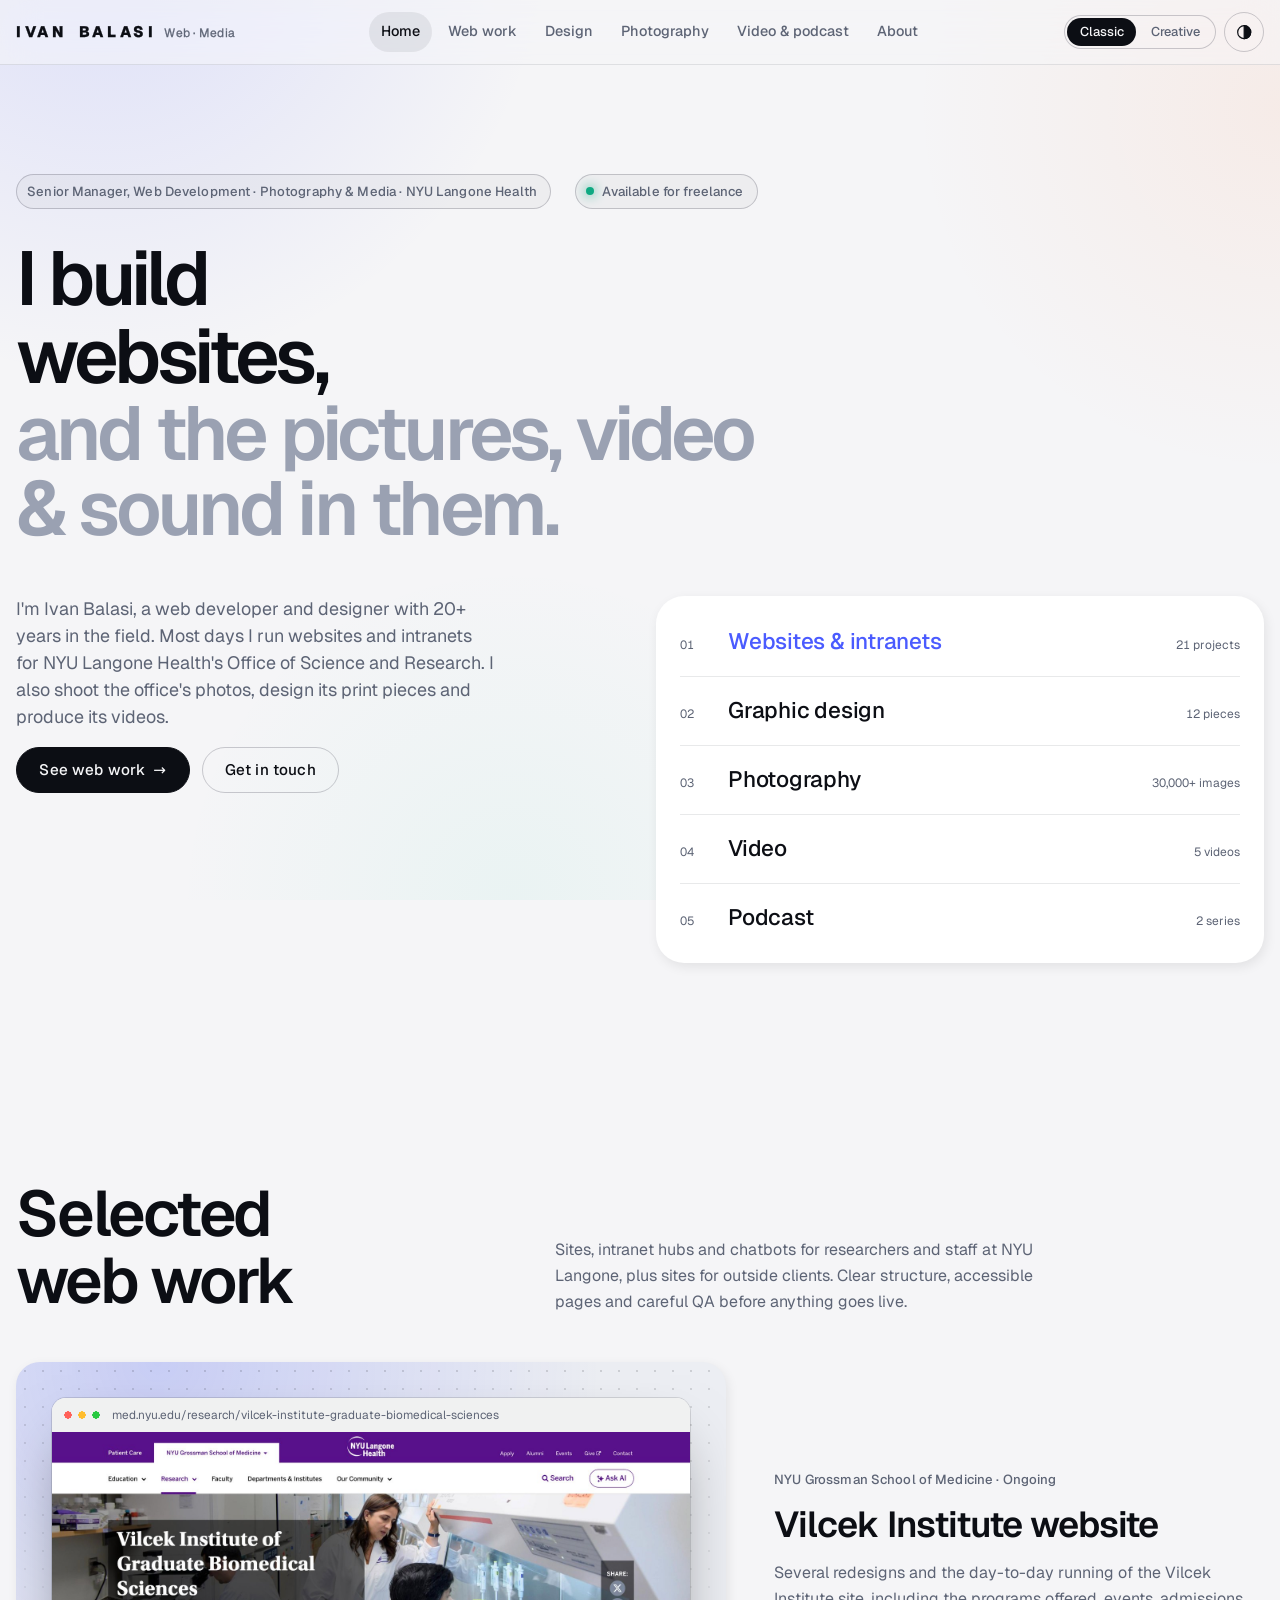
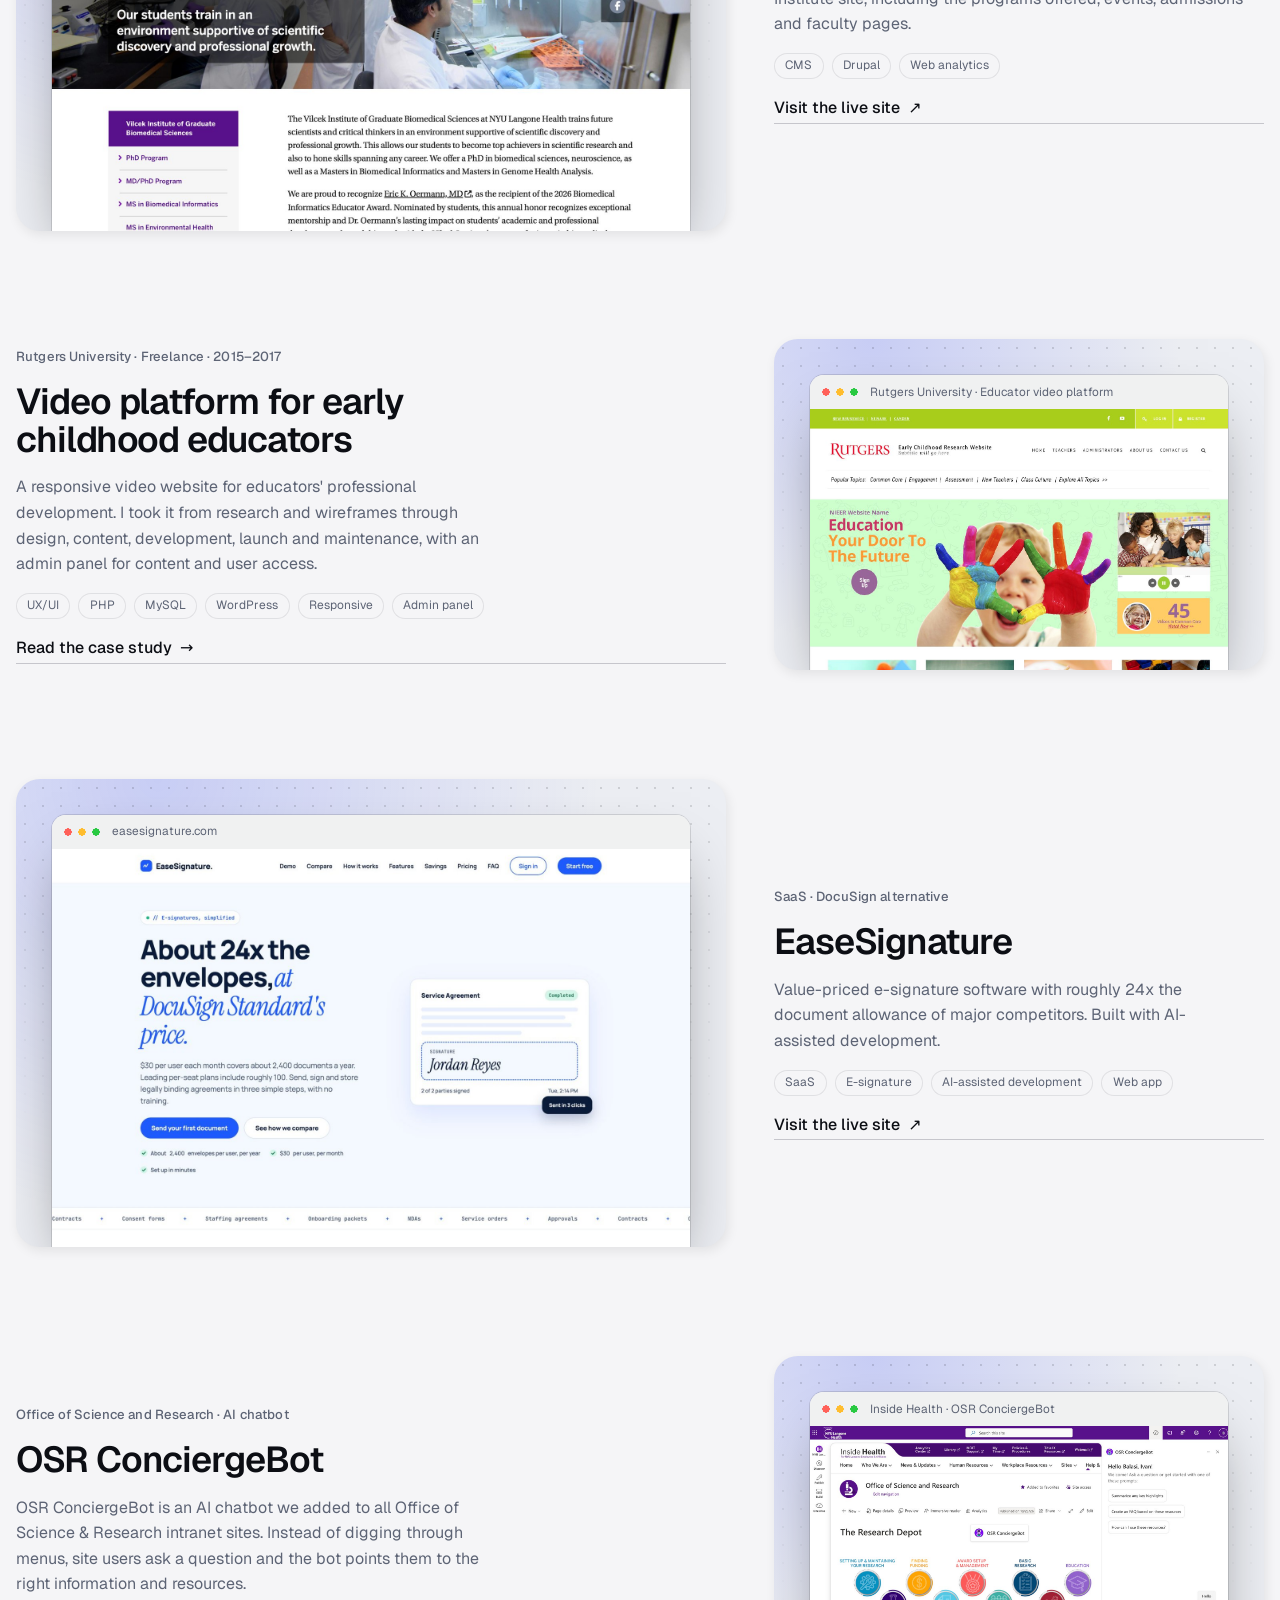
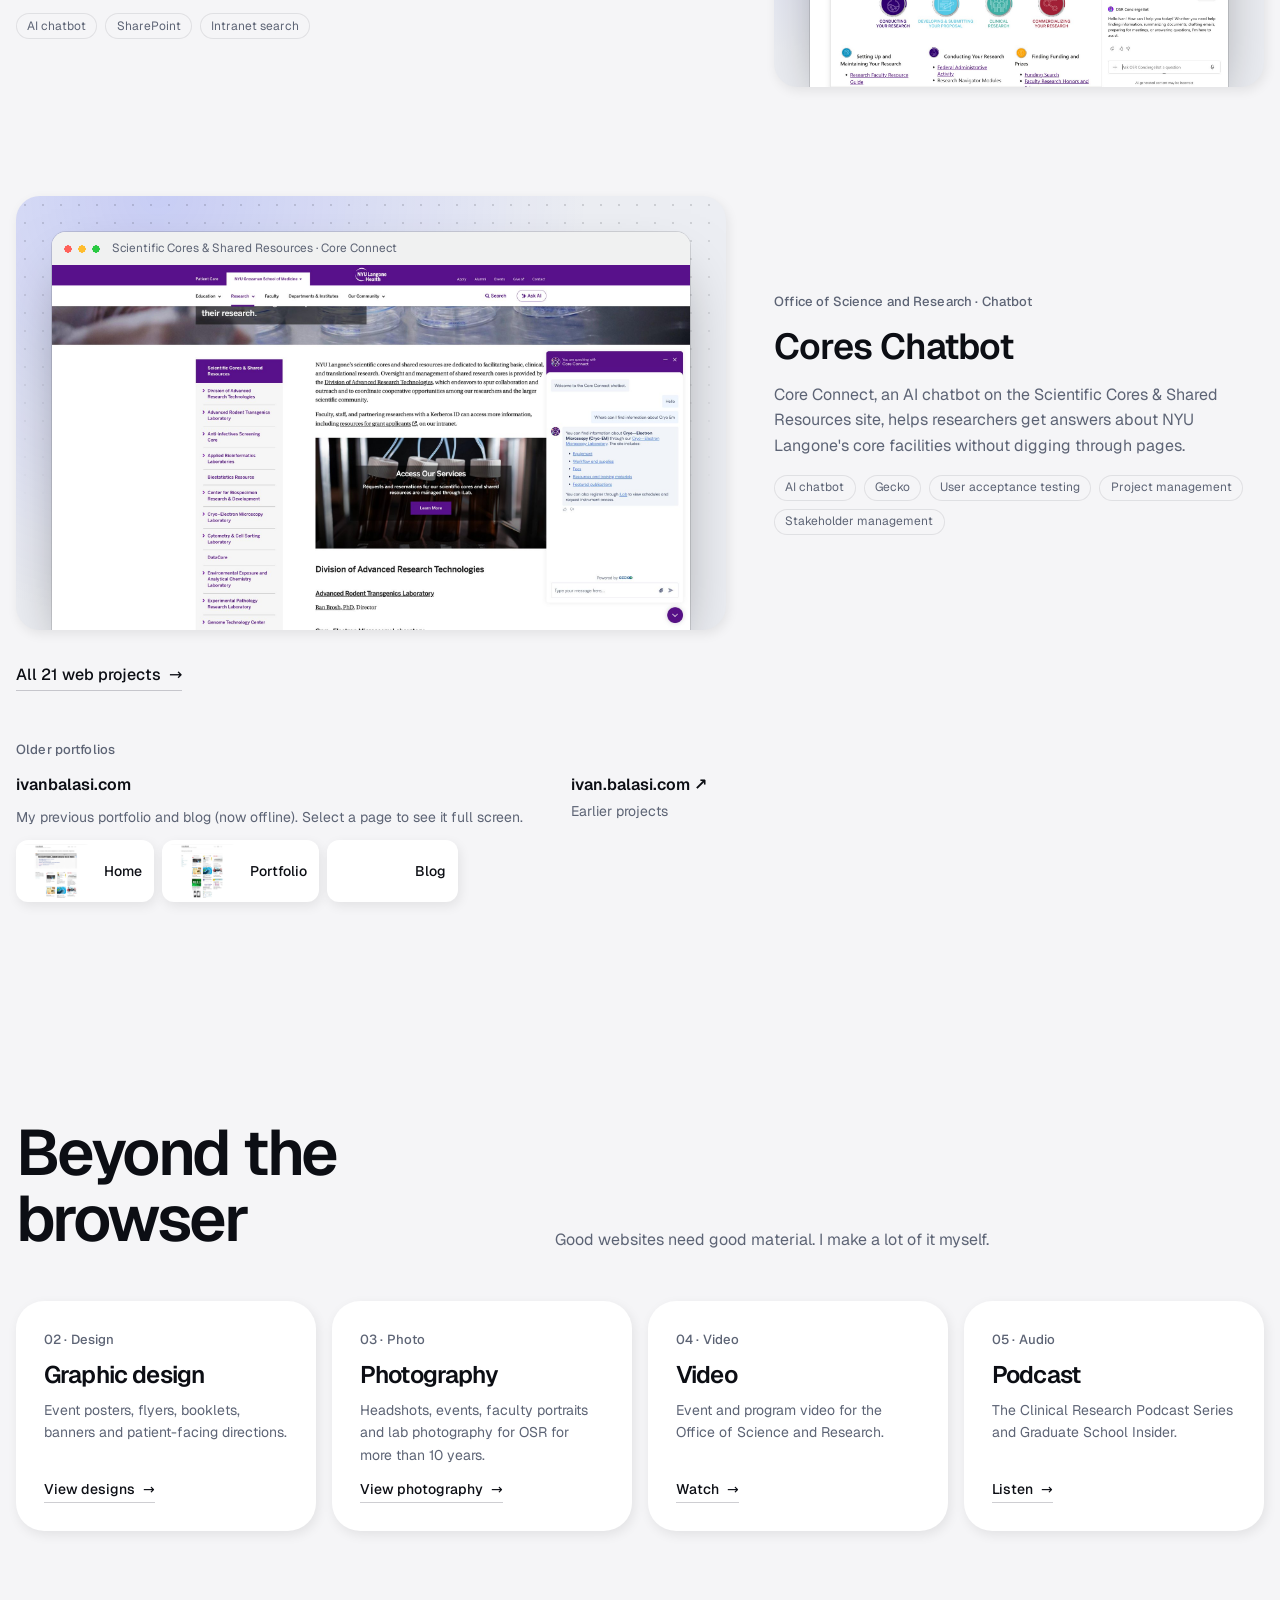
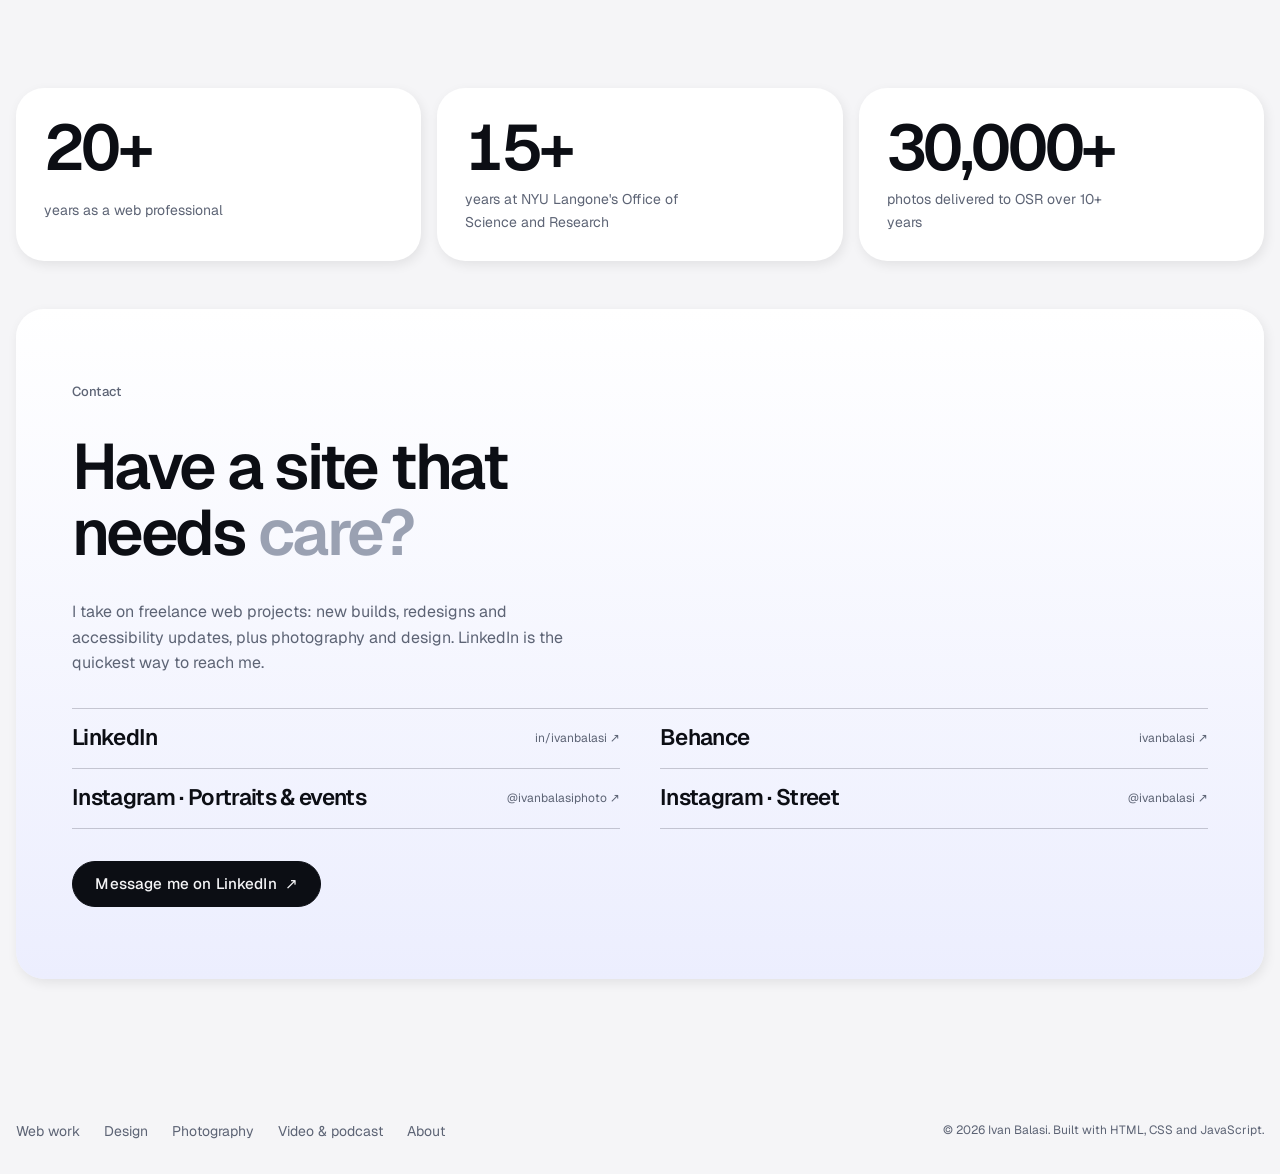
==== commit 67979095: "New site" ====
--- a/index.html
+++ b/index.html
@@ -45,7 +45,7 @@
    "name": "Ivan Balasi",
    "url": "https://ivanbalasi.com/",
    "image": "https://ivanbalasi.com/img/og-image.jpg",
-   "jobTitle": "Senior Manager, Web Development and Media Services",
+   "jobTitle": "Senior Manager, Web Development · Photography & Media",
    "worksFor": {
     "@type": "Organization",
     "name": "NYU Grossman School of Medicine, Office of Science & Research",
@@ -120,7 +120,7 @@
   <section class="hero" aria-labelledby="hero-title">
     <div class="wrap">
       <div class="hero-meta">
-        <span class="label">Senior Manager, Web Development and Media Services · NYU Langone Health</span>
+        <span class="label">Senior Manager, Web Development · Photography &amp; Media · NYU Langone Health</span>
         <span class="label"><span class="status-dot" aria-hidden="true"></span>Available for freelance</span>
       </div>
       <h1 class="hero-title" id="hero-title">
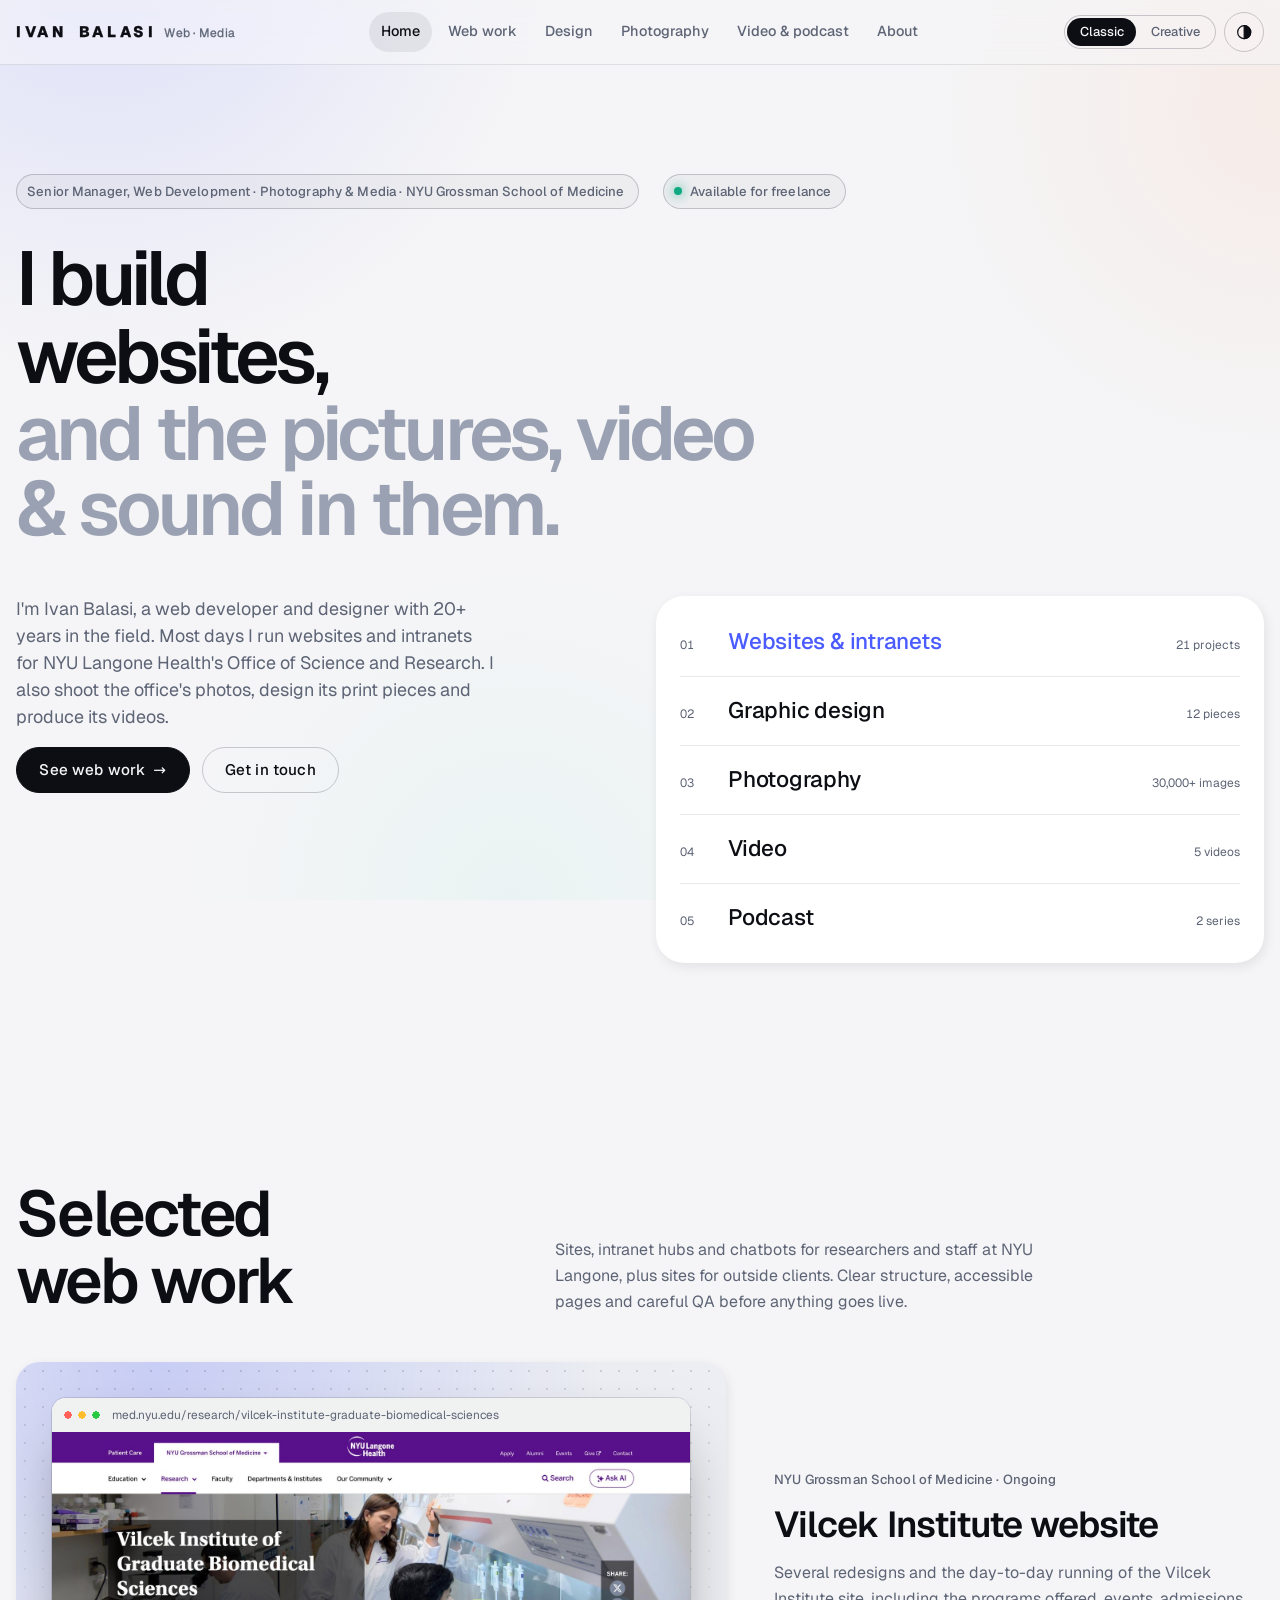
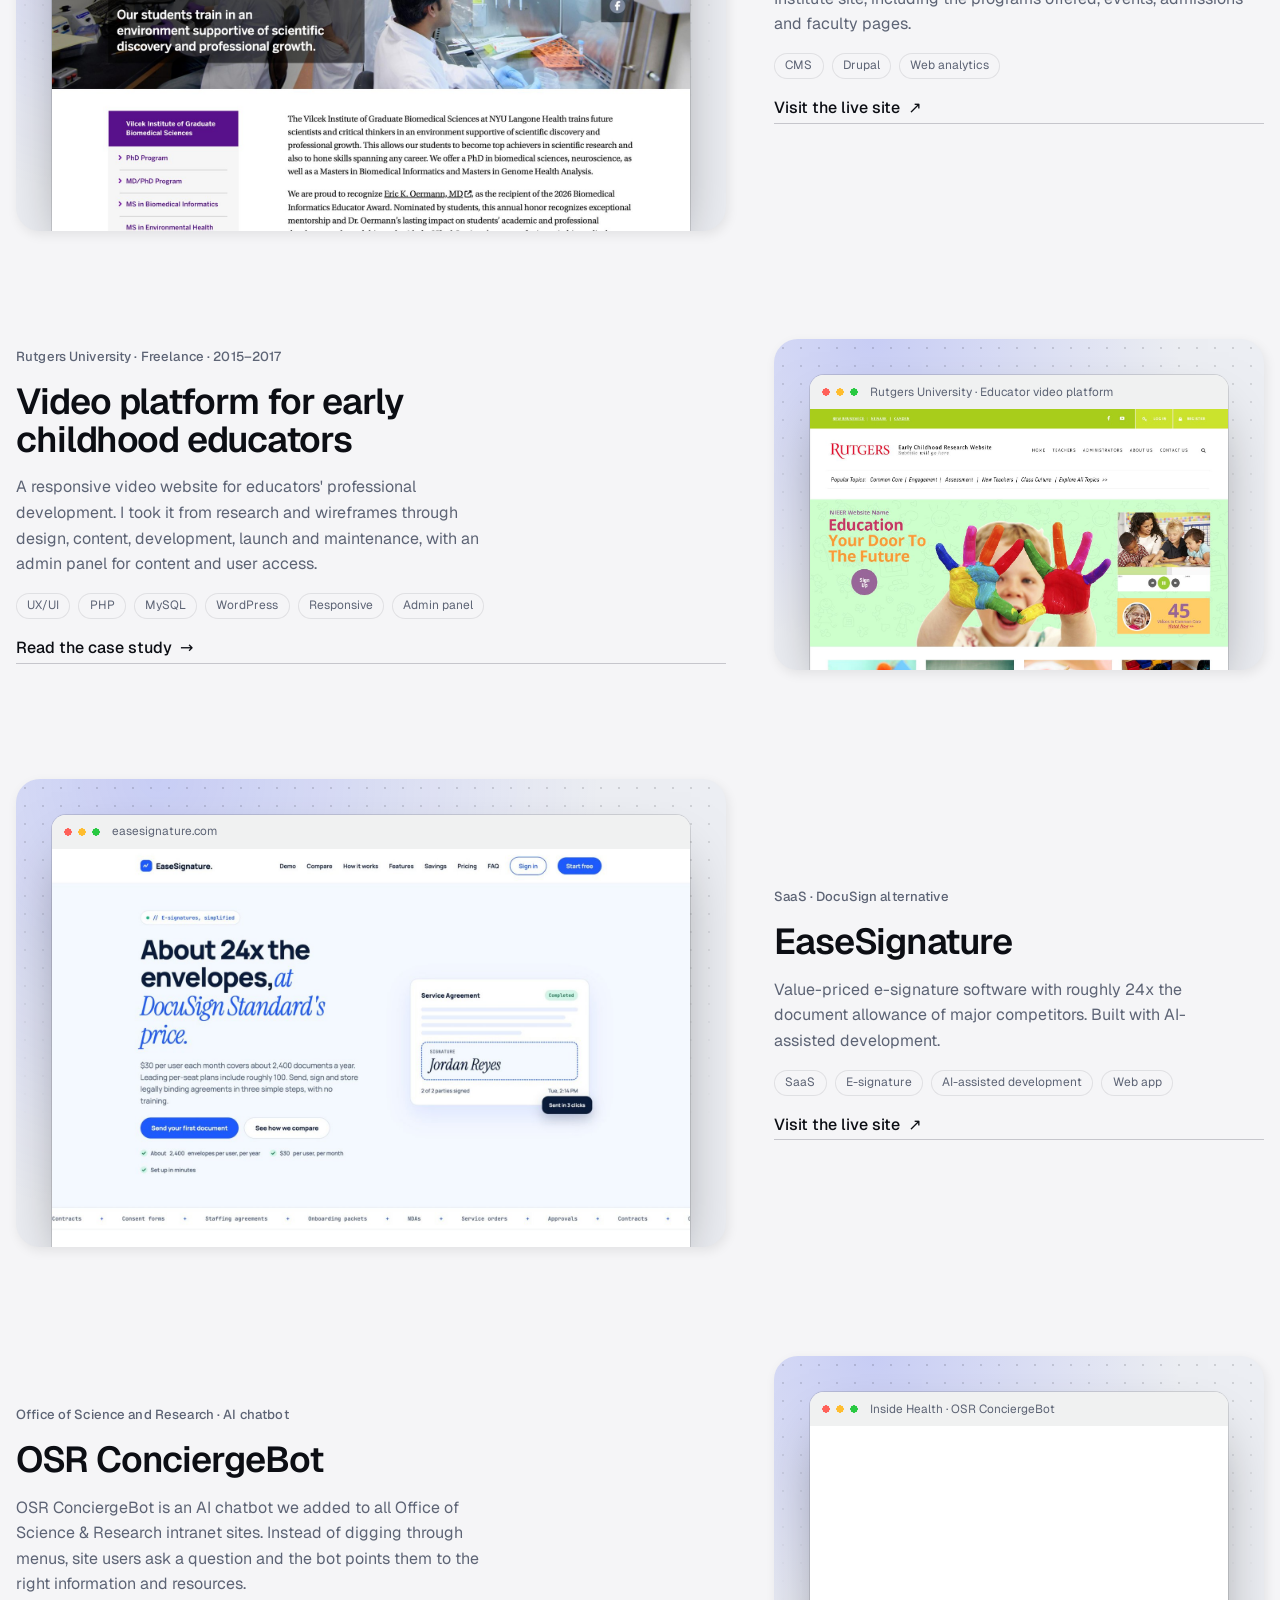
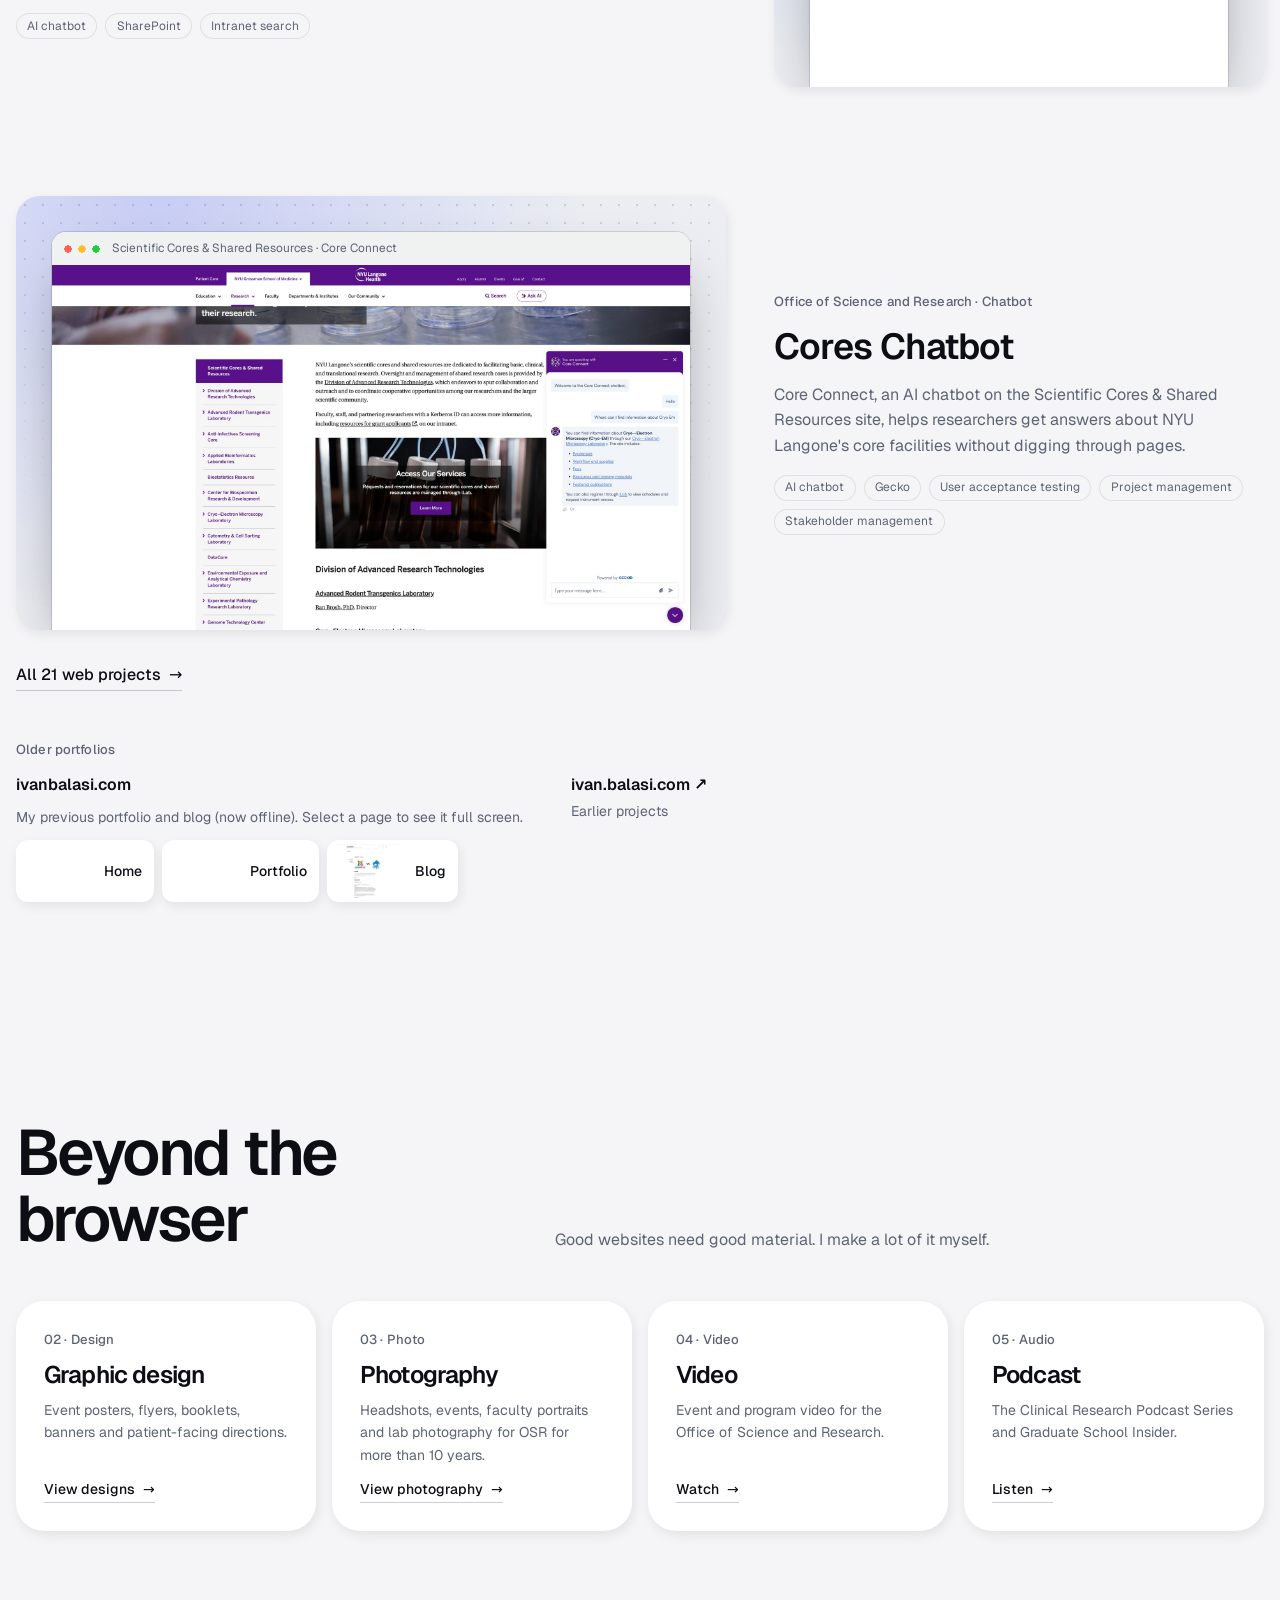
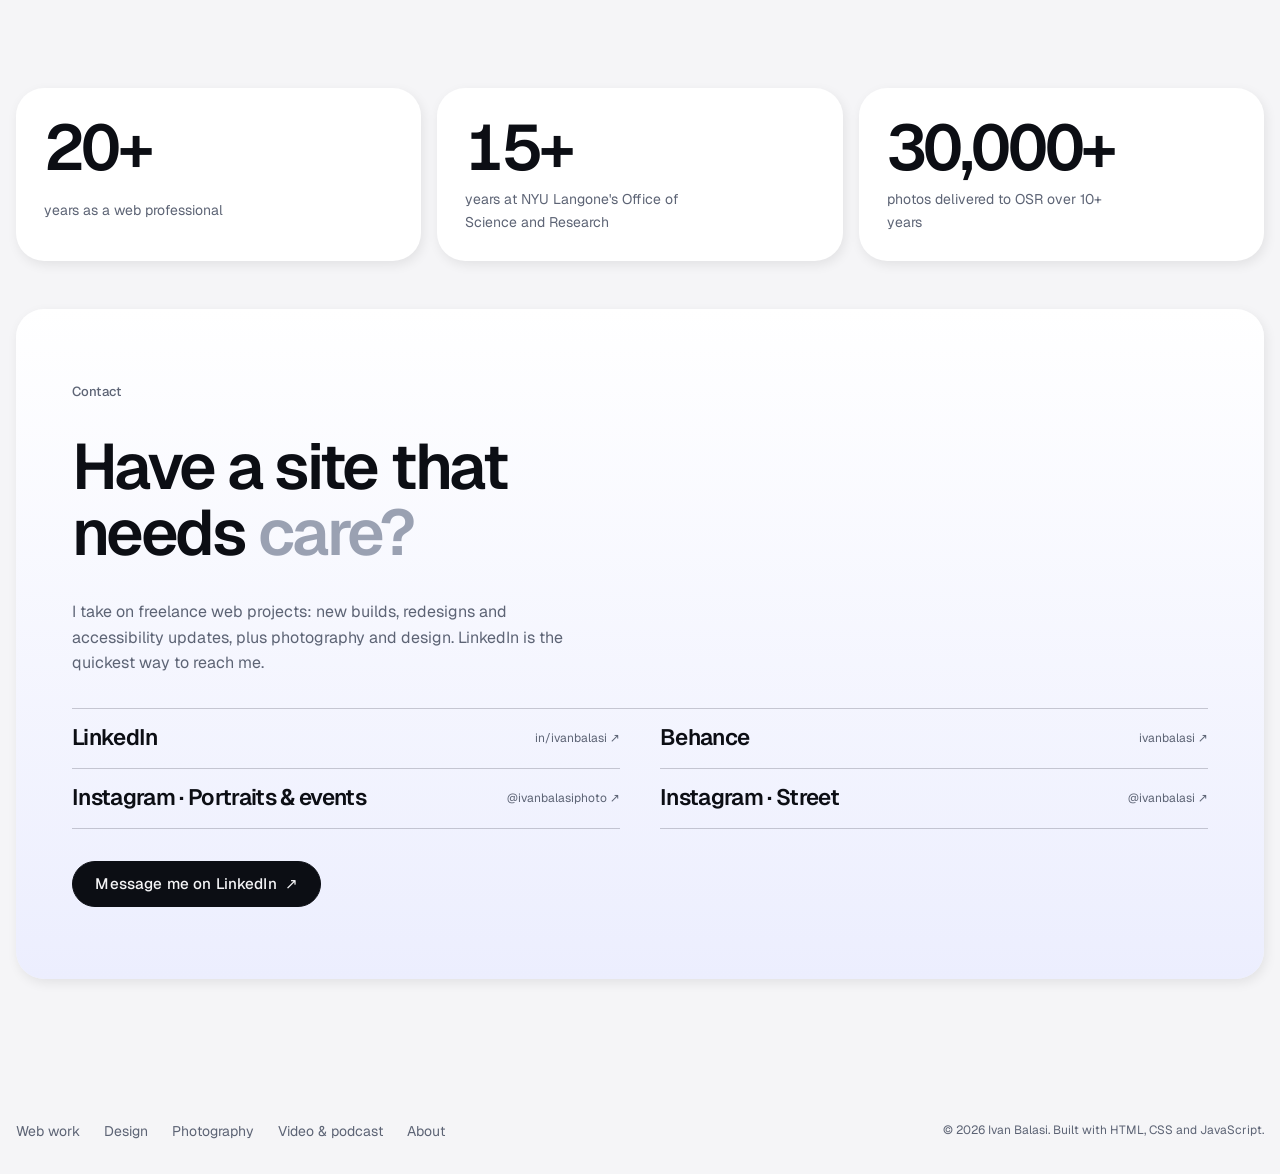
==== commit 61c0e65b: "Updated NYULH to NYU GSOM" ====
--- a/index.html
+++ b/index.html
@@ -120,7 +120,7 @@
   <section class="hero" aria-labelledby="hero-title">
     <div class="wrap">
       <div class="hero-meta">
-        <span class="label">Senior Manager, Web Development · Photography &amp; Media · NYU Langone Health</span>
+        <span class="label">Senior Manager, Web Development · Photography &amp; Media · NYU Grossman School of Medicine</span>
         <span class="label"><span class="status-dot" aria-hidden="true"></span>Available for freelance</span>
       </div>
       <h1 class="hero-title" id="hero-title">
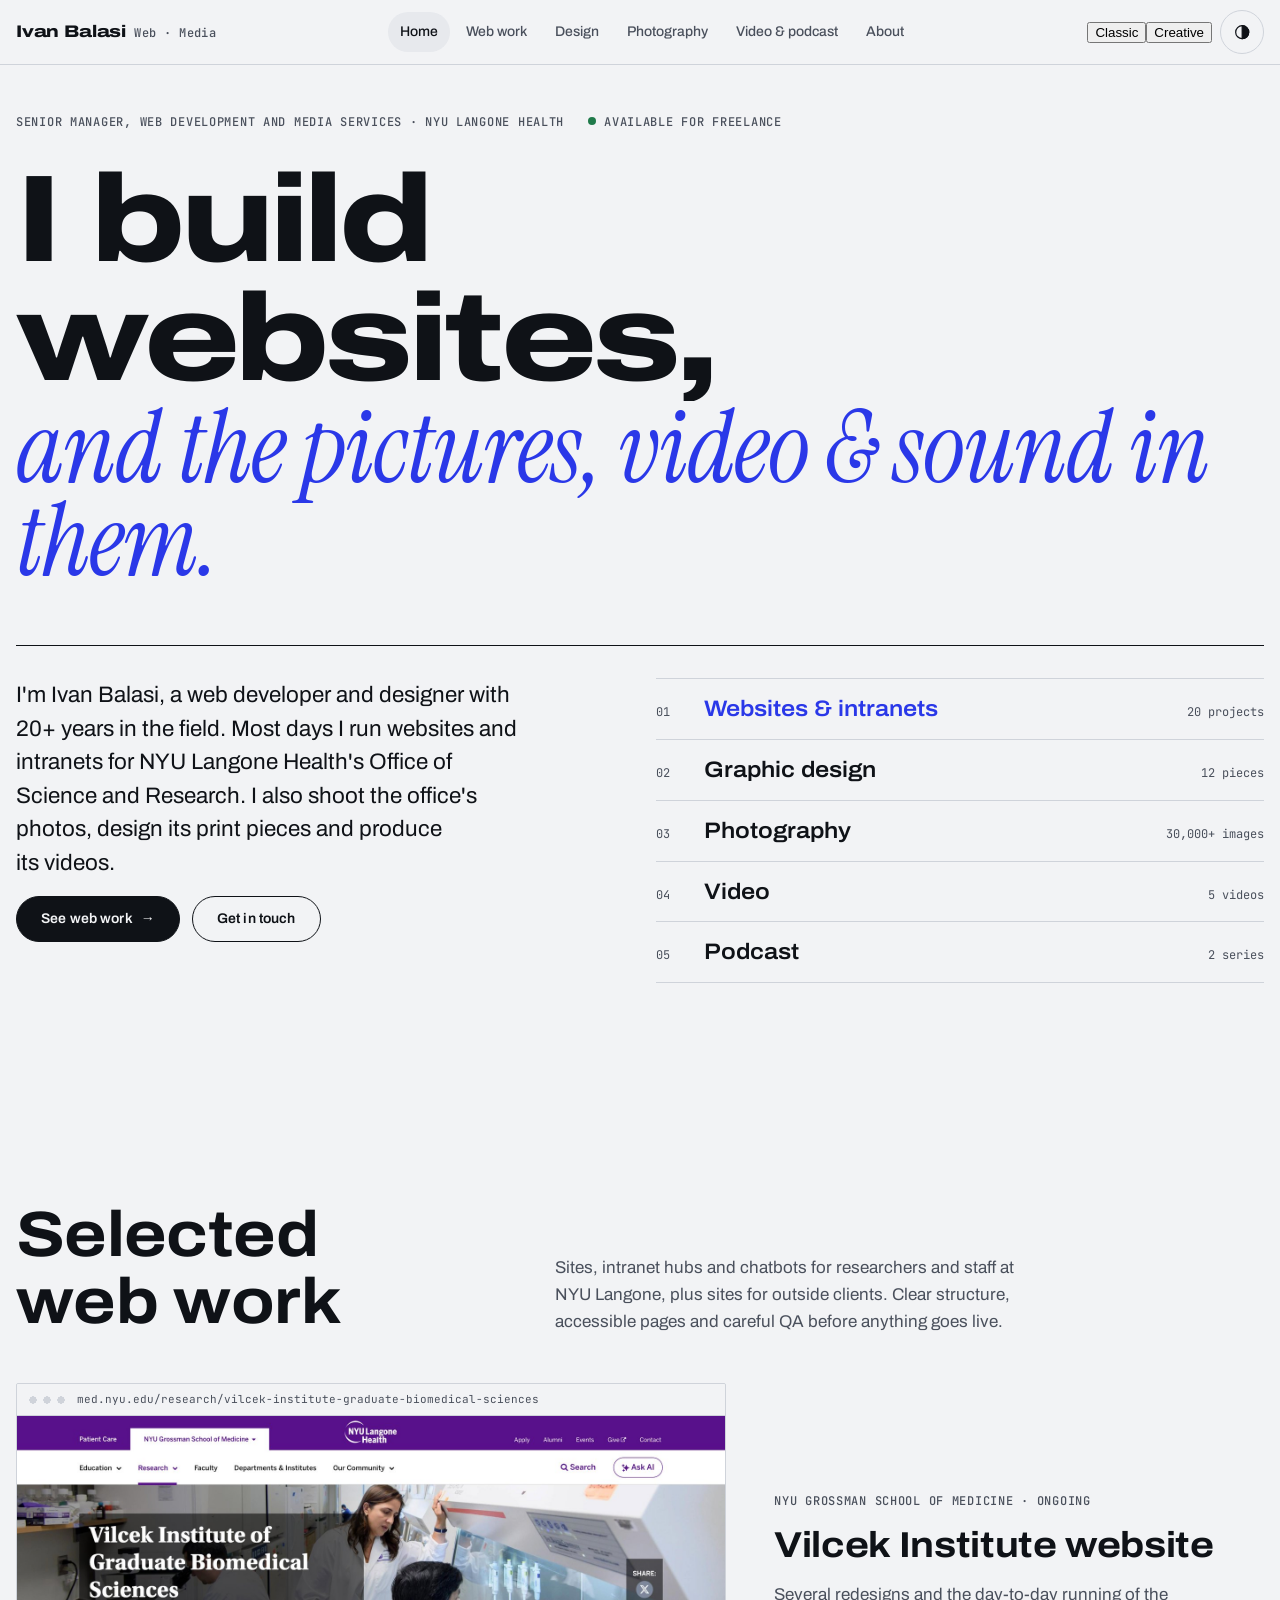
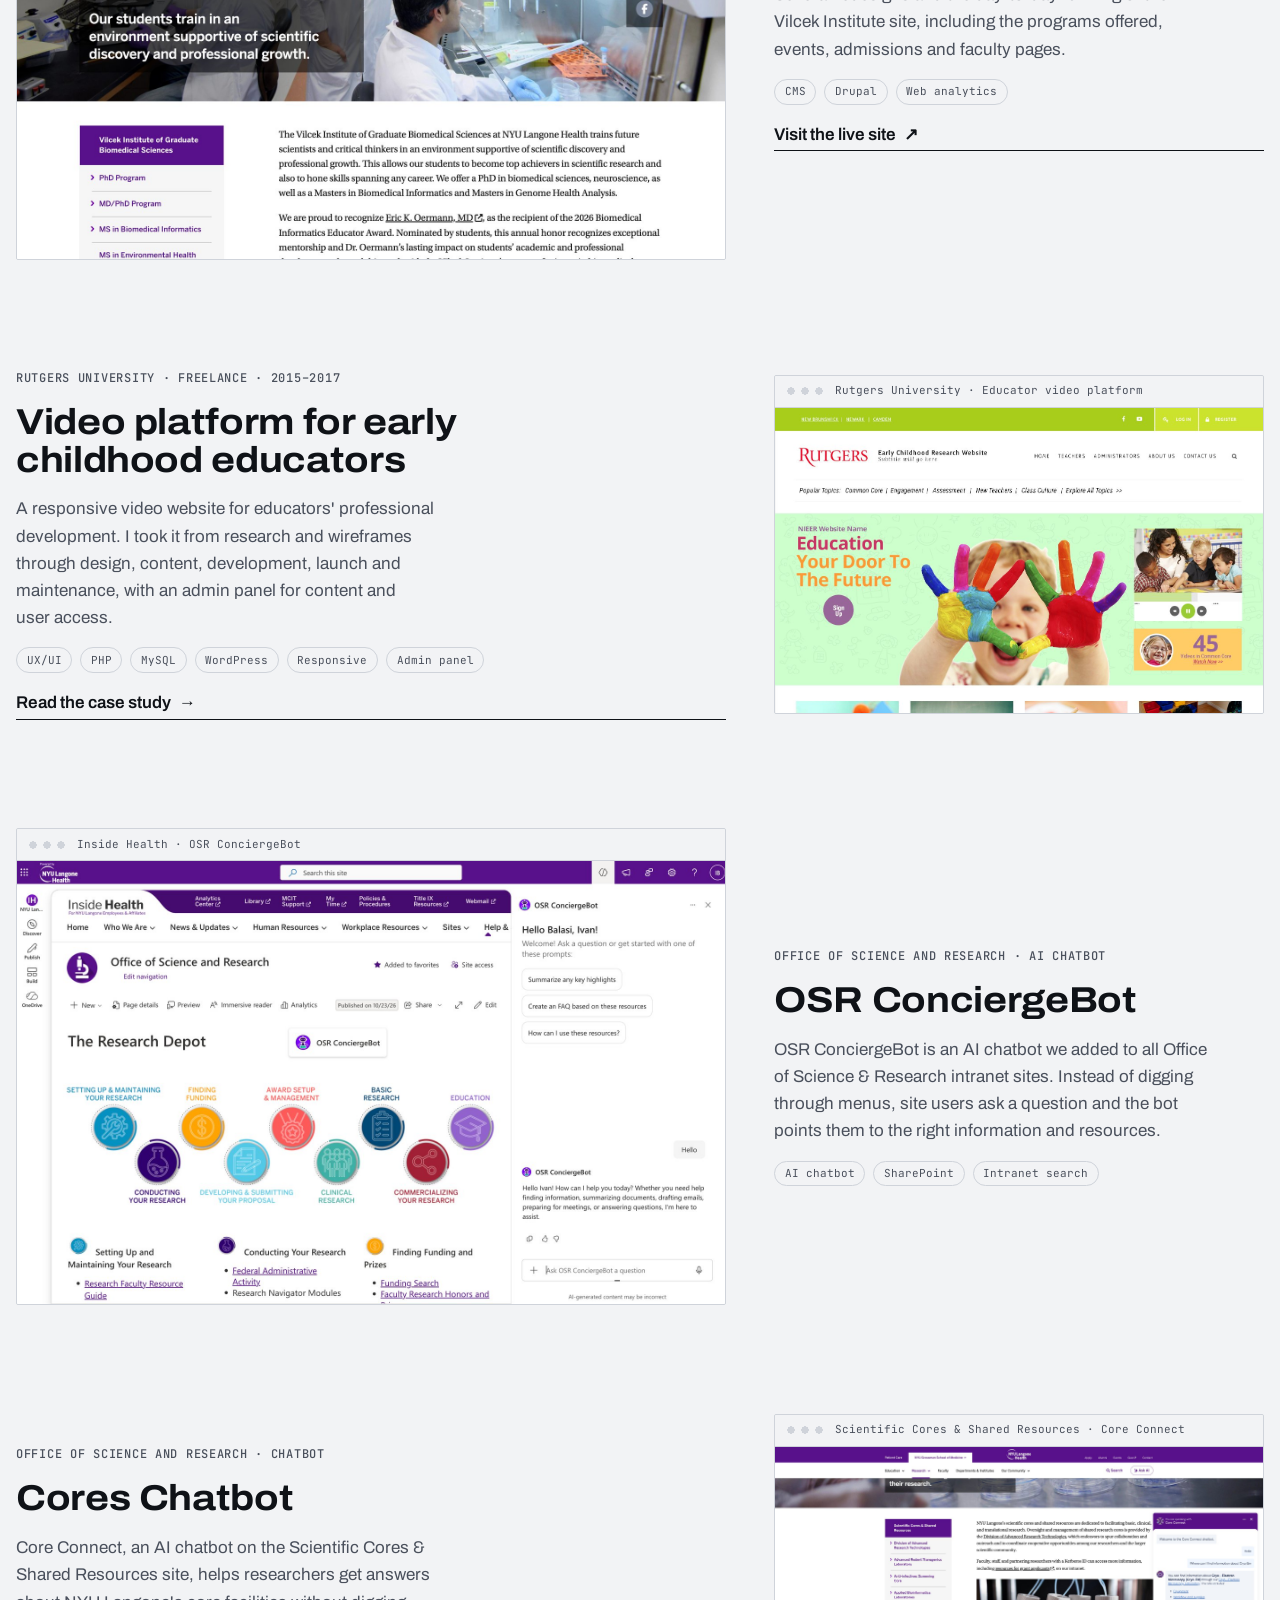
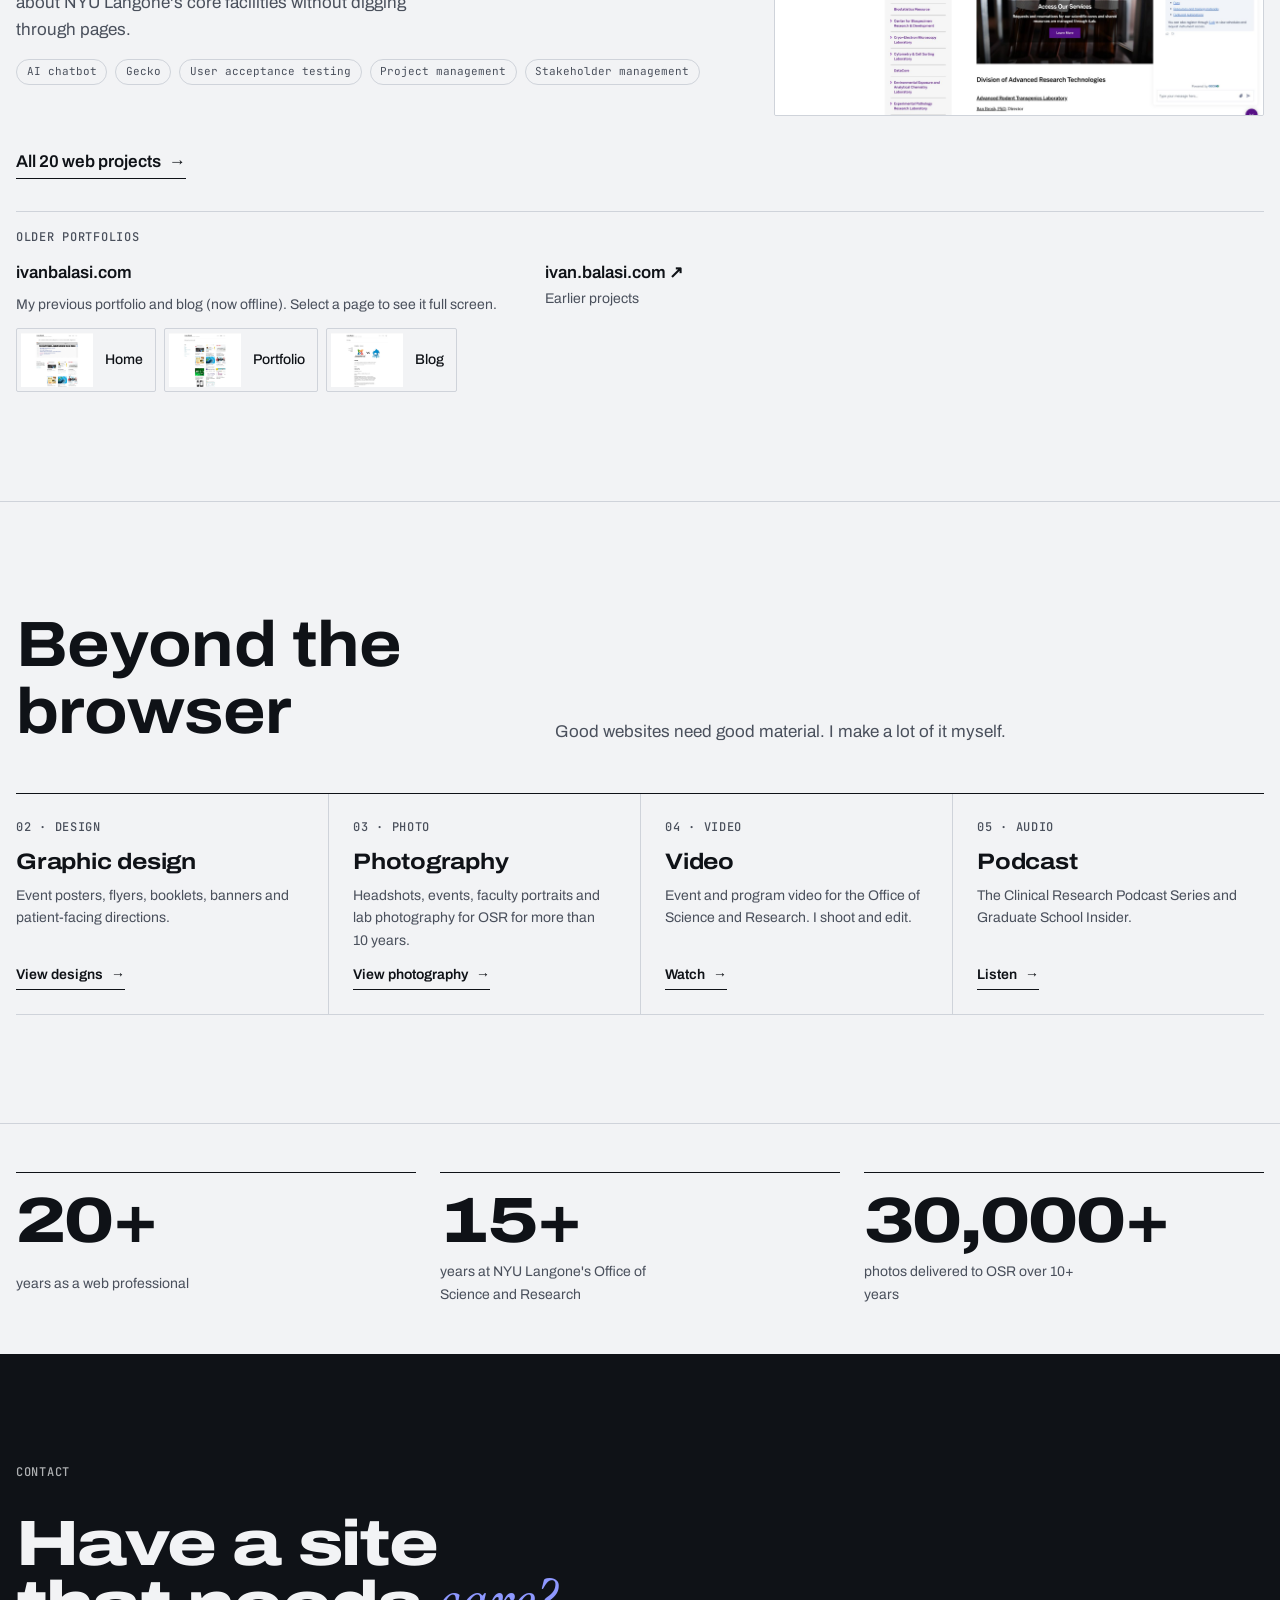
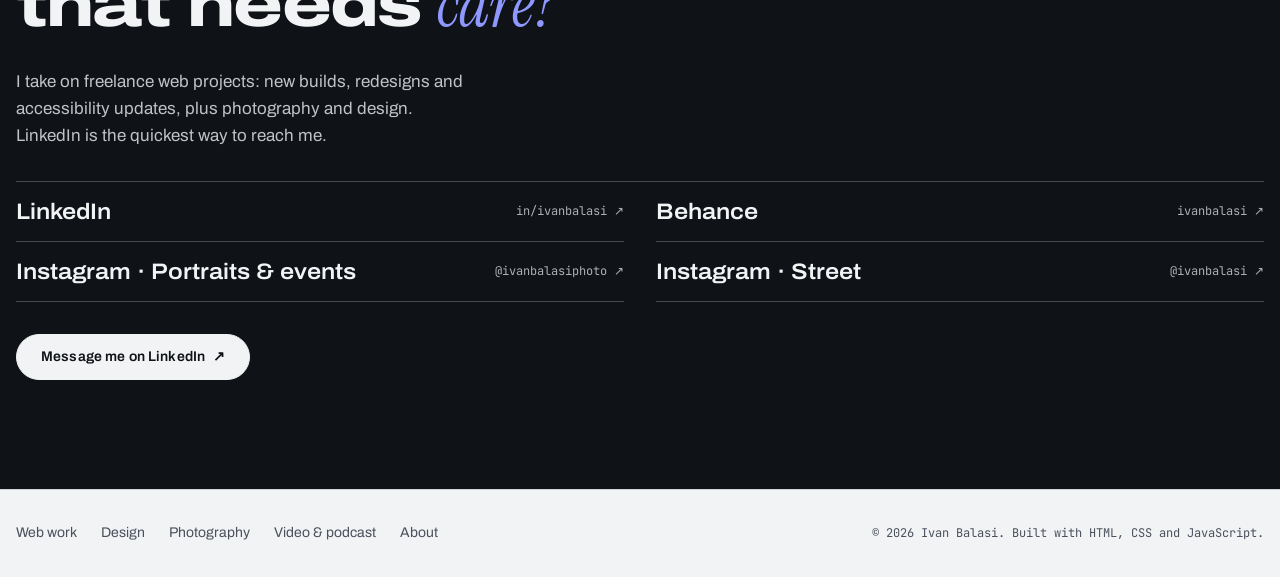
==== commit 473c548d: "Add files via upload" ====
--- a/index.html
+++ b/index.html
@@ -19,10 +19,10 @@
   <meta property="og:image:alt" content="Ivan Balasi: I build websites, and the pictures, video and sound in them.">
   <meta name="author" content="Ivan Balasi">
   <meta name="robots" content="index, follow, max-image-preview:large">
-  <meta name="theme-color" content="#f5f5f7" media="(prefers-color-scheme: light)">
-  <meta name="theme-color" content="#07080b" media="(prefers-color-scheme: dark)">
+  <meta name="theme-color" content="#f2f3f5" media="(prefers-color-scheme: light)">
+  <meta name="theme-color" content="#0e1014" media="(prefers-color-scheme: dark)">
   <link rel="icon" href="favicon.svg" type="image/svg+xml">
-  <link rel="preload" href="fonts/geist-var.woff2" as="font" type="font/woff2" crossorigin>
+  <link rel="preload" href="fonts/archivo-var.woff2" as="font" type="font/woff2" crossorigin>
   <link rel="stylesheet" href="css/styles.css">
   <script src="js/theme-init.js"></script>
   <script type="application/ld+json">
@@ -45,7 +45,7 @@
    "name": "Ivan Balasi",
    "url": "https://ivanbalasi.com/",
    "image": "https://ivanbalasi.com/img/og-image.jpg",
-   "jobTitle": "Senior Manager, Web Development · Photography & Media",
+   "jobTitle": "Senior Manager, Web Development and Media Services",
    "worksFor": {
     "@type": "Organization",
     "name": "NYU Grossman School of Medicine, Office of Science & Research",
@@ -120,7 +120,7 @@
   <section class="hero" aria-labelledby="hero-title">
     <div class="wrap">
       <div class="hero-meta">
-        <span class="label">Senior Manager, Web Development · Photography &amp; Media · NYU Grossman School of Medicine</span>
+        <span class="label">Senior Manager, Web Development and Media Services · NYU Langone Health</span>
         <span class="label"><span class="status-dot" aria-hidden="true"></span>Available for freelance</span>
       </div>
       <h1 class="hero-title" id="hero-title">
@@ -138,7 +138,7 @@
         </div>
         <nav aria-label="What I do">
           <ul class="index-list">
-            <li><a href="work.html"><span class="num">01</span><span class="name">Websites &amp; intranets</span><span class="count">21 projects</span></a></li>
+            <li><a href="work.html"><span class="num">01</span><span class="name">Websites &amp; intranets</span><span class="count">20 projects</span></a></li>
             <li><a href="design.html"><span class="num">02</span><span class="name">Graphic design</span><span class="count">12 pieces</span></a></li>
             <li><a href="photography.html"><span class="num">03</span><span class="name">Photography</span><span class="count">30,000+ images</span></a></li>
             <li><a href="media.html#video"><span class="num">04</span><span class="name">Video</span><span class="count">5 videos</span></a></li>
@@ -177,16 +177,6 @@
         </div>
       </article>
       <article class="feature">
-        <a class="feature-media" href="https://easesignature.com/" target="_blank" rel="noopener" tabindex="-1" aria-hidden="true"><div class="frame"><div class="frame-bar" aria-hidden="true"><span>easesignature.com</span></div><div class="media"><img src="img/web/easesignature.jpg" alt="EaseSignature home page: About 24x the envelopes, at DocuSign Standard's price, beside a signed Service Agreement" loading="lazy" decoding="async"><div class="media-fallback" aria-hidden="true"><span class="tile-note">E-signature · DocuSign alternative</span><span class="tile-mark">Ease<br>Signature</span></div></div></div></a>
-        <div class="feature-body">
-          <span class="label">SaaS · DocuSign alternative</span>
-          <h3>EaseSignature</h3>
-          <p>Value-priced e-signature software with roughly 24x the document allowance of major competitors. Built with AI-assisted development.</p>
-          <ul class="tags" aria-label="Tools"><li>SaaS</li><li>E-signature</li><li>AI-assisted development</li><li>Web app</li></ul>
-          <a class="link-arrow" href="https://easesignature.com/" target="_blank" rel="noopener">Visit the live site <span class="arrow" aria-hidden="true">↗</span><span class="visually-hidden"> (EaseSignature, opens in a new tab)</span></a>
-        </div>
-      </article>
-      <article class="feature">
         <a class="feature-media" href="work.html#chatbot" tabindex="-1" aria-hidden="true"><div class="frame"><div class="frame-bar" aria-hidden="true"><span>Inside Health · OSR ConciergeBot</span></div><div class="media"><img src="img/web/osr-conciergebot.jpg" alt="" loading="lazy" decoding="async"><div class="media-fallback" aria-hidden="true"><span class="tile-note">Office of Science and Research</span><span class="tile-mark">Concierge<br>Bot</span></div></div></div></a>
         <div class="feature-body">
           <span class="label">Office of Science and Research · AI chatbot</span>
@@ -196,7 +186,7 @@
         </div>
       </article>
       <article class="feature">
-        <a class="feature-media" href="work.html#chatbot" tabindex="-1" aria-hidden="true"><div class="frame"><div class="frame-bar" aria-hidden="true"><span>Scientific Cores &amp; Shared Resources · Core Connect</span></div><div class="media media--wide" style="--ratio: 2000 / 1144"><img src="img/web/cores-chatbot.jpg" alt="Scientific Cores &amp; Shared Resources page with the Core Connect chatbot open, answering where to find information about Cryo-EM with links to equipment, fees and training" loading="lazy" decoding="async"><div class="media-fallback" aria-hidden="true"><span class="tile-note">Office of Science and Research</span><span class="tile-mark">Cores<br>Bot</span></div></div></div></a>
+        <a class="feature-media" href="work.html#chatbot" tabindex="-1" aria-hidden="true"><div class="frame"><div class="frame-bar" aria-hidden="true"><span>Scientific Cores &amp; Shared Resources · Core Connect</span></div><div class="media media--wide"><img src="img/web/cores-chatbot.jpg" alt="Scientific Cores &amp; Shared Resources page with the Core Connect chatbot open, greeting a visitor" loading="lazy" decoding="async"><div class="media-fallback" aria-hidden="true"><span class="tile-note">Office of Science and Research</span><span class="tile-mark">Cores<br>Bot</span></div></div></div></a>
         <div class="feature-body">
           <span class="label">Office of Science and Research · Chatbot</span>
           <h3>Cores Chatbot</h3>
@@ -205,7 +195,7 @@
         </div>
       </article>
       </div>
-      <p class="mt-6"><a class="link-arrow" href="work.html">All 21 web projects <span class="arrow" aria-hidden="true">→</span></a></p>
+      <p class="mt-6"><a class="link-arrow" href="work.html">All 20 web projects <span class="arrow" aria-hidden="true">→</span></a></p>
       <div class="old-portfolios">
         <span class="label">Older portfolios</span>
         <ul>
@@ -238,7 +228,7 @@
         <a class="practice" href="media.html#video">
           <span class="label">04 · Video</span>
           <h3>Video</h3>
-          <p>Event and program video for the Office of Science and Research.</p>
+          <p>Event and program video for the Office of Science and Research. I shoot and edit.</p>
           <span class="link-arrow">Watch <span class="arrow" aria-hidden="true">→</span></span>
         </a>
         <a class="practice" href="media.html#podcast">
--- a/css/styles.css
+++ b/css/styles.css
@@ -26,10 +26,6 @@
   font-weight: 100 800;
   font-display: swap;
 }
-
-@font-face { font-family: "Geist"; src: url("../fonts/geist-var.woff2") format("woff2"); font-weight: 100 900; font-display: swap; }
-@font-face { font-family: "Syne"; src: url("../fonts/syne-var.woff2") format("woff2"); font-weight: 400 800; font-display: swap; }
-@font-face { font-family: "Hanken Grotesk"; src: url("../fonts/hanken-grotesk-var.woff2") format("woff2"); font-weight: 100 900; font-display: swap; }
 
 /* ---------- Tokens ---------- */
 :root {
@@ -1136,469 +1132,7 @@
 .core-skills { display: grid; gap: var(--s-3); margin-bottom: var(--s-6); padding-bottom: var(--s-6); border-bottom: 1px solid var(--line); }
 .core-skills .tags li { font-size: var(--t-xs); padding: 0.3rem 0.75rem; color: var(--ink); }
 
-
-/* ==========================================================================
-   Classic theme layer
-   Glass header, ambient glow, Geist type, soft Apple-style elevation on
-   cards instead of hairline borders. Dark and light, following the toggle.
-   ========================================================================== */
-:root {
-  --paper: #f5f5f7;
-  --paper-2: #ffffff;
-  --ink: #0c0e14;
-  --ink-2: #5d6475;
-  --line: rgba(10, 14, 30, .09);
-  --line-2: rgba(10, 14, 30, .2);
-  --accent: #4a5bff;
-  --accent-ink: #ffffff;
-  --focus: #4a5bff;
-  --success: #0fa982;
-  --accent-inverse: #4a5bff;
-  --card: #ffffff;
-  --stage: #eceef3;
-  --dim: #9aa1b2;
-  --glow: .45;
-  --shadow: 2px 4px 12px rgba(0, 0, 0, .08);
-  --shadow-hover: 2px 4px 16px rgba(0, 0, 0, .16);
-  --ca: #ffffff;
-  --cb: #eceefe;
-
-  --f-display: "Geist", system-ui, -apple-system, "Segoe UI", sans-serif;
-  --f-body: "Geist", system-ui, -apple-system, "Segoe UI", sans-serif;
-  --f-serif: "Geist", system-ui, -apple-system, "Segoe UI", sans-serif;
-  --f-mono: "Geist", system-ui, -apple-system, "Segoe UI", sans-serif;
-  --t-hero: clamp(2.16rem, 5.94vw, 5.18rem);
-  --radius: 14px;
-  --r-card: 28px;
-  --ease: cubic-bezier(0, 0, .5, 1);
-}
-@media (prefers-color-scheme: dark) {
-  :root:not([data-theme="light"]) {
-    --paper: #07080b; --paper-2: #16181f; --ink: #eef0f4; --ink-2: #8a91a0;
-    --line: rgba(255, 255, 255, .08); --line-2: rgba(255, 255, 255, .16);
-    --accent: #7b8cff; --accent-ink: #07080b; --focus: #7b8cff; --success: #6be3c1; --accent-inverse: #7b8cff;
-    --card: #16181f; --stage: #1d2029; --dim: #5c6272; --glow: 1;
-    --shadow: 0 2px 6px rgba(0, 0, 0, .35), 0 10px 30px rgba(0, 0, 0, .45);
-    --shadow-hover: 0 4px 10px rgba(0, 0, 0, .45), 0 18px 44px rgba(0, 0, 0, .6);
-    --ca: #12141c; --cb: #0b0c11;
-    color-scheme: dark;
-  }
-}
-:root[data-theme="dark"] {
-  --paper: #07080b; --paper-2: #16181f; --ink: #eef0f4; --ink-2: #8a91a0;
-  --line: rgba(255, 255, 255, .08); --line-2: rgba(255, 255, 255, .16);
-  --accent: #7b8cff; --accent-ink: #07080b; --focus: #7b8cff; --success: #6be3c1; --accent-inverse: #7b8cff;
-  --card: #16181f; --stage: #1d2029; --dim: #5c6272; --glow: 1;
-  --shadow: 0 2px 6px rgba(0, 0, 0, .35), 0 10px 30px rgba(0, 0, 0, .45);
-  --shadow-hover: 0 4px 10px rgba(0, 0, 0, .45), 0 18px 44px rgba(0, 0, 0, .6);
-  --ca: #12141c; --cb: #0b0c11;
-  color-scheme: dark;
-}
-
-/* Base + ambient glow */
-body {
-  font-family: var(--f-body);
-  font-size: 1rem;
-  line-height: 1.6;
-  background-color: var(--paper);
-  background-image:
-    radial-gradient(640px 640px at 8% -8%, rgba(75, 91, 255, calc(.32 * var(--glow))), transparent 70%),
-    radial-gradient(520px 520px at 100% 12%, rgba(255, 138, 76, calc(.2 * var(--glow))), transparent 70%),
-    radial-gradient(480px 480px at 40% 100%, rgba(39, 211, 168, calc(.12 * var(--glow))), transparent 70%);
-  background-attachment: fixed;
-  transition: background-color .3s, color .3s;
-}
-h1, h2, h3, h4 { font-weight: 600; letter-spacing: -0.03em; font-stretch: 100%; }
-.serif { font-family: var(--f-display); font-style: normal; font-weight: inherit; letter-spacing: inherit; color: var(--dim); }
-.label { font-family: var(--f-body); font-size: .82rem; font-weight: 500; letter-spacing: .01em; text-transform: none; }
-.lede { font-size: 1.12rem; color: var(--ink-2); }
-
-/* Header: frosted glass bar */
-.site-header {
-  background: color-mix(in srgb, var(--paper) 58%, transparent);
-  -webkit-backdrop-filter: saturate(1.6) blur(18px);
-  backdrop-filter: saturate(1.6) blur(18px);
-  border-bottom: 1px solid var(--line);
-}
-.brand { font-weight: 800; font-stretch: 100%; text-transform: uppercase; letter-spacing: .24em; word-spacing: .35em; font-size: .95rem; -webkit-text-stroke: .25px currentColor; }
-.brand span { text-transform: none; letter-spacing: .02em; word-spacing: 0; font-weight: 400; }
-.nav-list a { font-size: .9rem; color: var(--ink-2); }
-.nav-list a:hover, .nav-list a[aria-current="page"] { background: color-mix(in srgb, var(--ink) 7%, transparent); color: var(--ink); }
-.icon-btn { border-color: var(--line-2); width: 2.5rem; height: 2.5rem; transition: background-color .2s, color .2s, border-color .2s; }
-.icon-btn:hover { background: var(--ink); color: var(--paper); border-color: var(--ink); }
-@media (max-width: 60rem) {
-  .nav-list a { font-family: var(--f-display); font-stretch: 100%; font-weight: 600; letter-spacing: -.03em; }
-}
-
-/* Buttons */
-.btn { border-color: var(--ink); font-weight: 500; font-size: .95rem; padding-inline: 1.4rem; }
-.btn:hover { background: var(--accent); border-color: var(--accent); color: #fff; }
-.btn--ghost { border-color: var(--line-2); }
-.btn--ghost:hover { background: var(--ink); border-color: var(--ink); color: var(--paper); }
-.link-arrow { font-weight: 500; border-bottom-color: var(--line-2); }
-.link-arrow:hover { color: var(--accent); border-bottom-color: currentColor; }
-
-/* Home hero */
-.hero { padding-block: clamp(3.5rem, 2rem + 6vw, 7rem) var(--s-8); }
-.hero-meta .label {
-  display: inline-flex; align-items: center;
-  padding: .45rem .9rem .45rem .7rem;
-  border-radius: 999px;
-  box-shadow: inset 0 0 0 1px var(--line-2);
-  background: color-mix(in srgb, var(--ink) 3%, transparent);
-}
-.status-dot { box-shadow: 0 0 12px var(--success); }
-.hero-title { font-size: var(--t-hero); font-weight: 600; font-stretch: 100%; line-height: .98; letter-spacing: -.05em; max-width: 15ch; }
-.hero-title .serif { font-size: 1em; letter-spacing: -.05em; color: var(--dim); }
-.hero-foot { border-top: 0; padding-top: 0; }
-.hero-foot nav {
-  background: var(--card); border-radius: var(--r-card); box-shadow: var(--shadow);
-  padding: var(--s-3) var(--s-5);
-}
-.index-list { border-top: 0; }
-.index-list li:last-child { border-bottom: 0; }
-.index-list a { padding-block: var(--s-4); }
-.index-list .name { font-stretch: 100%; font-weight: 500; letter-spacing: -.01em; }
-.index-list .num, .index-list .count { font-variant-numeric: tabular-nums; }
-
-/* Section rhythm: no hairlines between sections */
-.section + .section { border-top: 0; }
-.section-head h2, .page-title, .contact-band h2 { font-stretch: 100%; font-weight: 600; letter-spacing: -.04em; line-height: 1.04; }
-.page-hero { border-bottom: 0; padding-block: clamp(3rem, 2rem + 4vw, 5.5rem) var(--s-6); }
-.page-title .serif { font-size: 1em; color: var(--dim); }
-
-/* Soft list rules instead of heavy ink rules */
-.practice-grid, .service-list, .episode-list, .timeline, .contact-links, .process, .ia, .faq,
-.case-facts div, .facts li { border-top-color: var(--line); }
-
-/* Browser frame: device chrome on a stage, like the classic project cards */
-.frame { border: 0; border-radius: var(--radius); box-shadow: var(--shadow); background: var(--card); }
-.frame-bar { background: color-mix(in srgb, var(--ink) 6%, var(--card)); border-bottom: 0; height: 2.1rem; font-family: var(--f-body); font-size: .74rem; }
-.frame-bar::before {
-  background:
-    radial-gradient(circle at .25rem 50%, #ff6159 .22rem, transparent .24rem),
-    radial-gradient(circle at 1.125rem 50%, #ffbd2e .22rem, transparent .24rem),
-    radial-gradient(circle at 2rem 50%, #28c941 .22rem, transparent .24rem);
-}
-.feature-media {
-  position: relative;
-  padding: clamp(18px, 3vw, 36px) clamp(18px, 3vw, 36px) 0;
-  border-radius: 24px;
-  overflow: hidden;
-  background:
-    radial-gradient(circle at 20% 0%, color-mix(in srgb, var(--accent) 22%, transparent), transparent 60%),
-    var(--stage);
-  box-shadow: var(--shadow);
-  transition: box-shadow .3s var(--ease), transform .3s var(--ease);
-}
-.feature-media::before {
-  content: ""; position: absolute; inset: 0; pointer-events: none;
-  background-image: radial-gradient(color-mix(in srgb, var(--ink) 14%, transparent) 1px, transparent 1.3px);
-  background-size: 18px 18px;
-  -webkit-mask-image: linear-gradient(#000, transparent 75%); mask-image: linear-gradient(#000, transparent 75%);
-}
-.feature-media .frame { border-radius: 14px 14px 0 0; box-shadow: 0 30px 60px -20px rgba(0,0,0,.5), 0 0 0 1px rgba(0,0,0,.12); }
-.feature-media:hover { box-shadow: var(--shadow-hover); transform: scale(1.01); }
-.feature-media:hover img { transform: none; }
-.feature-body h3 { font-stretch: 100%; font-weight: 600; letter-spacing: -.03em; }
-
-/* Tags */
-.tags li { border: 0; box-shadow: inset 0 0 0 1px var(--line); font-family: var(--f-body); font-size: .75rem; padding: .22rem .7rem; }
-
-/* Cards: practice tiles, facts, work, print, episodes */
-.practice-grid { border-top: 0; gap: 16px; }
-.practice, .practice:nth-child(2n+1), .practice:first-child {
-  padding: 28px; border: 0; border-radius: var(--r-card);
-  background: var(--card); box-shadow: var(--shadow);
-  transition: box-shadow .3s var(--ease), transform .3s var(--ease);
-}
-.practice:hover { box-shadow: var(--shadow-hover); transform: scale(1.01); }
-.practice h3 { font-stretch: 100%; font-size: 1.5rem; letter-spacing: -.035em; }
-
-.facts { gap: 16px; }
-.facts li { border-top: 0; padding: 28px; border-radius: var(--r-card); background: var(--card); box-shadow: var(--shadow); }
-.facts strong { font-weight: 600; font-stretch: 100%; letter-spacing: -.05em; }
-
-.work-grid { gap: 24px; }
-.work-card {
-  padding: 14px 14px 24px; border-radius: 24px;
-  background: var(--card); box-shadow: var(--shadow);
-  transition: box-shadow .3s var(--ease), transform .3s var(--ease);
-}
-.work-card > :not(.frame):not(.frame-open):not(.thumb-open) { margin-inline: 10px; }
-.work-card:hover { box-shadow: var(--shadow-hover); transform: scale(1.01); }
-.work-card .frame { box-shadow: none; background: var(--paper); border-radius: 14px; }
-.work-card h3 { font-stretch: 100%; font-weight: 600; }
-
-.toolbar { background: color-mix(in srgb, var(--paper) 72%, transparent); -webkit-backdrop-filter: blur(14px); backdrop-filter: blur(14px); border-bottom: 1px solid var(--line); }
-.chip { border-color: var(--line-2); font-family: var(--f-body); }
-.chip[aria-pressed="true"] { background: var(--ink); color: var(--paper); border-color: var(--ink); }
-.chip .chip-count { font-family: var(--f-body); }
-.search input { border-color: var(--line-2); background: var(--card); font-family: var(--f-body); }
-
-.print-grid { gap: 24px; }
-.print { padding: 12px 12px 18px; border-radius: 22px; background: var(--card); box-shadow: var(--shadow); transition: box-shadow .3s var(--ease), transform .3s var(--ease); }
-.print:hover { box-shadow: var(--shadow-hover); transform: scale(1.01); }
-.print-open { border: 0; padding: 0; border-radius: 12px; overflow: hidden; background: var(--paper); }
-.print-caption { padding-inline: 6px; }
-.print-caption h3 { font-stretch: 100%; }
-.case-gallery .print-open { border-radius: 12px; }
-
-/* Photography: classic square-cornered contact sheet, same in every theme */
-.sheet { background: #0f1217; border-radius: 0; box-shadow: none; }
-.sheet .media, .sheet .print-open { border-radius: 0; }
-.sheet .frame-no { color: #c9ced8; opacity: .8; font-variant-numeric: tabular-nums; letter-spacing: .08em; }
-.sheet .print-open:hover img { transform: scale(1.015); }
-
-.service-list { border-top: 0; gap: 16px; }
-.service-list li { padding: 24px 28px; border: 0; border-radius: 22px; background: var(--card); box-shadow: var(--shadow); }
-.service-list h3 { font-stretch: 100%; }
-
-.video-player, .video-poster { border-radius: 20px; background: #000; }
-.video-player { box-shadow: var(--shadow); }
-.video-card .video-player { border-radius: 16px; }
-.play { background: #fff; color: #0c0e14; }
-.video-poster:hover .play { background: var(--accent); color: #fff; }
-.episode h4, .video-caption h4, .timeline h3, .process h3, .faq-item h3, .split h3, .empty-state h2 { font-stretch: 100%; font-weight: 600; letter-spacing: -.02em; }
-.cover .media { border: 0; border-radius: 18px; box-shadow: var(--shadow); }
-.portrait .media { border-radius: var(--r-card); box-shadow: var(--shadow); }
-.thumb-open { border: 0; border-radius: 12px; background: var(--card); box-shadow: var(--shadow); }
-.thumb-open:hover { box-shadow: var(--shadow-hover); }
-.thumb-open .media { border-radius: 8px; }
-.old-portfolios { border-top: 0; }
-.ia-node { border: 0; background: var(--card); box-shadow: var(--shadow); border-radius: 12px; }
-.ia-node--open { box-shadow: var(--shadow), inset 0 0 0 1px var(--line-2); }
-.ia-shared { background: color-mix(in srgb, var(--ink) 5%, var(--card)); }
-.process .step-no { font-variant-numeric: tabular-nums; }
-.media-fallback { background: color-mix(in srgb, var(--ink) 4%, var(--card)); }
-.media-fallback .tile-mark { font-weight: 600; font-stretch: 100%; letter-spacing: -.04em; }
-
-/* Contact: gradient card, list rows */
-.contact-band { background: transparent; color: var(--ink); padding: 0 var(--gutter-r) var(--s-8) var(--gutter); }
-.contact-band .wrap {
-  max-width: var(--max); padding: clamp(40px, 6vw, 72px) clamp(24px, 5vw, 56px);
-  border-radius: var(--r-card); background: linear-gradient(180deg, var(--ca), var(--cb)); box-shadow: var(--shadow);
-}
-.contact-band h2 { max-width: 16ch; }
-.contact-band h2 .serif { color: var(--dim); }
-.contact-band .label { color: var(--ink-2); }
-.contact-band p { color: var(--ink-2); }
-.contact-links { border-top: 1px solid var(--line-2); column-gap: 40px; }
-.contact-links a, .contact-links .contact-row { border-bottom: 1px solid var(--line-2); font-weight: 600; font-stretch: 100%; letter-spacing: -.03em; transition: padding .3s var(--ease), color .2s; }
-.contact-links a:hover { color: var(--accent); padding-inline: 10px; }
-.contact-links .handle { font-family: var(--f-body); color: var(--ink-2); letter-spacing: 0; }
-.contact-band .btn { background: var(--ink); color: var(--paper); border-color: var(--ink); }
-.contact-band .btn:hover { background: var(--accent); border-color: var(--accent); color: #fff; }
-.contact-band .btn--ghost { background: transparent; color: var(--ink); border-color: var(--line-2); }
-
-.site-footer { border-top: 0; }
-.site-footer small { font-family: var(--f-body); }
-
-@media (prefers-reduced-motion: reduce) {
-  .practice:hover, .work-card:hover, .print:hover, .feature-media:hover { transform: none; }
-}
-
-
-/* ---------- Classic / Bold switch ---------- */
-.look-switch { display: inline-flex; padding: 3px; gap: 2px; border-radius: 999px; box-shadow: inset 0 0 0 1px var(--line-2); }
-.look-switch button {
-  border: 0; background: transparent; color: var(--ink-2); cursor: pointer;
-  font: 500 .8rem/1 var(--f-body); padding: .5rem .8rem; border-radius: 999px; transition: background-color .2s, color .2s;
-}
-.look-switch button:hover { color: var(--ink); }
-.look-switch button[aria-pressed="true"] { background: var(--ink); color: var(--paper); }
-@media (max-width: 26rem) {
-  .look-switch button { padding: .45rem .55rem; font-size: .74rem; }
-  .brand span { display: none; }
-}
-
-/* ==========================================================================
-   Bold look — sun, blue, tomato and pink colour bands, Syne display type,
-   hard ink offset shadows. One light look in every theme setting.
-   ========================================================================== */
-:root[data-look="bold"] {
-  --paper: #fffdf8; --paper-2: #ffffff; --ink: #0d0d12; --ink-2: #4a4a58;
-  --line: rgba(13, 13, 18, .18); --line-2: #0d0d12;
-  --accent: #2230ff; --accent-ink: #ffffff; --focus: #2230ff; --success: #ff4a2b; --accent-inverse: #ffd23f;
-  --card: #ffffff; --stage: transparent; --dim: #2230ff; --glow: 0;
-  --sun: #ffd23f; --tomato: #ff4a2b; --pink: #ff8fd0; --blue: #2230ff;
-  --hard: 8px 8px 0 #0d0d12; --hard-hover: 12px 12px 0 #0d0d12;
-  --shadow: var(--hard); --shadow-hover: var(--hard-hover);
-  --ca: #ff4a2b; --cb: #ff4a2b;
-  --f-display: "Syne", "Geist", system-ui, sans-serif;
-  --f-body: "Hanken Grotesk", "Geist", system-ui, sans-serif;
-  --f-serif: "Syne", "Geist", system-ui, sans-serif;
-  --f-mono: "Hanken Grotesk", "Geist", system-ui, sans-serif;
-  --t-hero: clamp(2.6rem, 1rem + 7.4vw, 7.6rem);
-  color-scheme: light;
-}
-:root[data-look="bold"] body { background: var(--paper); background-image: none; font-size: 1.0625rem; }
-:root[data-look="bold"] body::before { background: var(--sun); }
-:root[data-look="bold"] h1, :root[data-look="bold"] h2, :root[data-look="bold"] h3, :root[data-look="bold"] h4 { font-family: var(--f-display); font-weight: 800; letter-spacing: -.035em; }
-:root[data-look="bold"] .label { font-weight: 700; color: inherit; opacity: .8; }
-:root[data-look="bold"] .theme-toggle { display: none; }
-:root[data-look="bold"] ::selection { background: var(--sun); color: var(--ink); }
-
-/* Header */
-:root[data-look="bold"] .site-header { background: var(--sun); -webkit-backdrop-filter: none; backdrop-filter: none; border-bottom: 3px solid var(--ink); }
-:root[data-look="bold"] .brand { font-family: var(--f-display); font-weight: 800; letter-spacing: .06em; word-spacing: .2em; -webkit-text-stroke: 0; font-size: 1.05rem; }
-:root[data-look="bold"] .brand span { font-family: var(--f-body); font-weight: 700; color: var(--ink); opacity: .7; }
-:root[data-look="bold"] .nav-list a { font-weight: 700; color: var(--ink); }
-:root[data-look="bold"] .nav-list a:hover { background: #fff; color: var(--ink); }
-:root[data-look="bold"] .nav-list a[aria-current="page"] { background: var(--ink); color: #fff; }
-:root[data-look="bold"] .icon-btn { border: 2px solid var(--ink); }
-:root[data-look="bold"] .look-switch { box-shadow: none; background: var(--ink); }
-:root[data-look="bold"] .look-switch button { color: #fff; font-weight: 700; }
-:root[data-look="bold"] .look-switch button[aria-pressed="true"] { background: var(--tomato); color: #fff; }
-@media (max-width: 60rem) {
-  :root[data-look="bold"] .site-nav { background: var(--sun); }
-  :root[data-look="bold"] .nav-list li { border-bottom: 2px solid var(--ink); }
-  :root[data-look="bold"] .nav-list a[aria-current="page"], :root[data-look="bold"] .nav-list a:hover { background: transparent; color: var(--blue); }
-}
-
-/* Buttons & links */
-:root[data-look="bold"] .btn { background: var(--ink); color: #fff; border: 0; font: 800 1rem/1 var(--f-display); min-height: 3.2rem; padding-inline: 1.7rem; transition: transform .2s, background-color .2s; }
-:root[data-look="bold"] .btn:hover { background: var(--tomato); color: #fff; transform: rotate(-2deg) scale(1.04); }
-:root[data-look="bold"] .btn--ghost { background: transparent; color: var(--ink); box-shadow: inset 0 0 0 3px var(--ink); }
-:root[data-look="bold"] .btn--ghost:hover { background: var(--ink); color: #fff; }
-:root[data-look="bold"] .link-arrow { font-weight: 800; border-bottom-width: 2px; }
-:root[data-look="bold"] .link-arrow:hover { color: inherit; }
-:root[data-look="bold"] a:hover { color: inherit; }
-
-/* Home hero: a sun band */
-:root[data-look="bold"] .hero { background: var(--sun); border-bottom: 3px solid var(--ink); }
-:root[data-look="bold"] .hero-meta .label { box-shadow: none; background: #fff; border: 2px solid var(--ink); opacity: 1; }
-:root[data-look="bold"] .status-dot { background: var(--tomato); box-shadow: none; }
-@media (prefers-reduced-motion: no-preference) {
-  :root[data-look="bold"] .status-dot { animation: bold-pulse 1.6s infinite; }
-}
-@keyframes bold-pulse { 50% { transform: scale(1.6); opacity: .5; } }
-:root[data-look="bold"] .hero-title { font-family: var(--f-display); font-weight: 800; line-height: .9; letter-spacing: -.045em; max-width: 16ch; }
-:root[data-look="bold"] .hero-title .line { overflow: visible; }
-:root[data-look="bold"] .hero-title .serif { display: inline-block; font-size: .62em; line-height: 1.05; color: var(--sun); background: var(--ink); padding: .06em .18em .1em; border-radius: .12em; rotate: -1.5deg; margin-top: .12em; }
-:root[data-look="bold"] .lede { color: var(--ink); font-weight: 500; }
-:root[data-look="bold"] .hero-foot nav { background: #fff; border: 3px solid var(--ink); box-shadow: var(--hard); border-radius: 22px; }
-:root[data-look="bold"] .index-list li { border-bottom: 2px solid var(--ink); }
-:root[data-look="bold"] .index-list li:last-child { border-bottom: 0; }
-:root[data-look="bold"] .index-list .name { font-family: var(--f-display); font-weight: 800; font-size: 1.25rem; letter-spacing: -.02em; }
-:root[data-look="bold"] .index-list li:first-child .name, :root[data-look="bold"] .index-list a:hover .name { color: var(--blue); }
-:root[data-look="bold"] .index-list .num, :root[data-look="bold"] .index-list .count { color: var(--ink); font-weight: 700; }
-
-/* Section bands on the home page */
-:root[data-look="bold"] .section:has(#featured-title) { background: var(--blue); color: #fff; }
-:root[data-look="bold"] .section:has(#featured-title) .section-head h2 { color: var(--sun); }
-:root[data-look="bold"] .section:has(#featured-title) .section-head p,
-:root[data-look="bold"] .section:has(#featured-title) .feature-body p,
-:root[data-look="bold"] .section:has(#featured-title) .muted { color: rgba(255,255,255,.88); }
-:root[data-look="bold"] .section:has(#featured-title) .tags li { color: var(--ink); }
-:root[data-look="bold"] .section:has(#featured-title) .thumb-open { color: var(--ink); }
-:root[data-look="bold"] .section:has(#practice-title) { background: var(--pink); }
-:root[data-look="bold"] .section-head h2, :root[data-look="bold"] .page-title, :root[data-look="bold"] .contact-band h2 { font-family: var(--f-display); font-weight: 800; letter-spacing: -.045em; line-height: .92; }
-:root[data-look="bold"] .section-head h2 { font-size: clamp(2.4rem, 1rem + 5vw, 5rem); }
-:root[data-look="bold"] .section-head p { color: inherit; font-size: 1.1rem; }
-
-/* Interior page hero: a sun band too */
-:root[data-look="bold"] .page-hero { background: var(--sun); border-bottom: 3px solid var(--ink); }
-:root[data-look="bold"] .page-title { font-size: clamp(2.6rem, 1rem + 6vw, 6rem); max-width: 16ch; }
-:root[data-look="bold"] .page-title .serif { color: var(--blue); }
-:root[data-look="bold"] .page-hero .lede { color: var(--ink); }
-
-/* Frames: white windows with ink chrome and hard shadows */
-:root[data-look="bold"] .frame { background: #fff; border: 2px solid var(--ink); border-radius: 16px; box-shadow: var(--hard); }
-:root[data-look="bold"] .frame-bar { background: #fff; border-bottom: 2px solid var(--ink); color: var(--ink); font-weight: 700; height: 2.3rem; }
-:root[data-look="bold"] .frame-bar::before {
-  width: 2.5rem; height: .75rem;
-  background:
-    radial-gradient(circle at .375rem 50%, var(--tomato) .26rem, var(--ink) .27rem, var(--ink) .36rem, transparent .37rem),
-    radial-gradient(circle at 1.25rem 50%, var(--sun) .26rem, var(--ink) .27rem, var(--ink) .36rem, transparent .37rem),
-    radial-gradient(circle at 2.125rem 50%, var(--pink) .26rem, var(--ink) .27rem, var(--ink) .36rem, transparent .37rem);
-}
-:root[data-look="bold"] .feature-media { padding: 0; background: none; box-shadow: none; border-radius: 0; overflow: visible; }
-:root[data-look="bold"] .feature-media::before { display: none; }
-:root[data-look="bold"] .feature-media .frame { border-radius: 16px; box-shadow: 10px 10px 0 var(--ink); transition: transform .2s, box-shadow .2s; }
-:root[data-look="bold"] .feature-media:hover { transform: none; box-shadow: none; }
-:root[data-look="bold"] .feature-media:hover .frame { transform: translate(-4px, -4px); box-shadow: 16px 16px 0 var(--ink); }
-:root[data-look="bold"] .tags li { box-shadow: none; background: var(--sun); color: var(--ink); font-weight: 700; font-size: .78rem; }
-
-/* Cards */
-:root[data-look="bold"] .practice, :root[data-look="bold"] .facts li, :root[data-look="bold"] .work-card,
-:root[data-look="bold"] .print, :root[data-look="bold"] .service-list li, :root[data-look="bold"] .thumb-open,
-:root[data-look="bold"] .ia-node {
-  border: 3px solid var(--ink); box-shadow: var(--hard); transition: transform .2s, box-shadow .2s;
-}
-:root[data-look="bold"] .practice:hover, :root[data-look="bold"] .work-card:hover, :root[data-look="bold"] .print:hover {
-  transform: translate(-4px, -4px); box-shadow: var(--hard-hover);
-}
-:root[data-look="bold"] .practice { background: #fff; }
-:root[data-look="bold"] .practice:nth-child(1) { background: var(--sun); }
-:root[data-look="bold"] .practice:nth-child(3) { background: var(--blue); color: #fff; }
-:root[data-look="bold"] .practice:nth-child(3) p { color: rgba(255,255,255,.88); }
-:root[data-look="bold"] .practice p { color: inherit; }
-:root[data-look="bold"] .practice:hover h3 { color: inherit; }
-:root[data-look="bold"] .practice h3 { font-size: 1.7rem; }
-:root[data-look="bold"] .facts li:nth-child(1) { background: var(--sun); }
-:root[data-look="bold"] .facts li:nth-child(2) { background: var(--pink); }
-:root[data-look="bold"] .facts li:nth-child(3) { background: var(--blue); color: #fff; }
-:root[data-look="bold"] .facts li:nth-child(3) span { color: rgba(255,255,255,.88); }
-:root[data-look="bold"] .facts span { color: inherit; font-weight: 500; }
-:root[data-look="bold"] .facts strong { font-family: var(--f-display); font-weight: 800; letter-spacing: -.04em; }
-:root[data-look="bold"] .work-card .frame, :root[data-look="bold"] .print-open { box-shadow: none; border: 2px solid var(--ink); }
-:root[data-look="bold"] .work-card .frame-bar { height: 2rem; }
-:root[data-look="bold"] .print-grid .print:nth-child(4n+1) { background: var(--sun); }
-:root[data-look="bold"] .print-grid .print:nth-child(4n+3) { background: var(--pink); }
-:root[data-look="bold"] .service-list li:nth-child(4n+1) { background: var(--sun); }
-:root[data-look="bold"] .service-list li:nth-child(4n+4) { background: var(--pink); }
-:root[data-look="bold"] .service-list p, :root[data-look="bold"] .work-card p, :root[data-look="bold"] .feature-body p,
-:root[data-look="bold"] .timeline p, :root[data-look="bold"] .episode p, :root[data-look="bold"] .faq-item p, :root[data-look="bold"] .process p { color: #2c2c38; }
-:root[data-look="bold"] .chip { border: 2px solid var(--ink); font-weight: 700; }
-:root[data-look="bold"] .chip[aria-pressed="true"] { background: var(--ink); color: #fff; }
-:root[data-look="bold"] .search input { border: 2px solid var(--ink); }
-:root[data-look="bold"] .toolbar { background: var(--paper); border-bottom: 3px solid var(--ink); }
-:root[data-look="bold"] .timeline, :root[data-look="bold"] .episode-list, :root[data-look="bold"] .process,
-:root[data-look="bold"] .faq, :root[data-look="bold"] .ia, :root[data-look="bold"] .case-facts div { border-top: 3px solid var(--ink); }
-:root[data-look="bold"] .timeline li, :root[data-look="bold"] .episode, :root[data-look="bold"] .process li, :root[data-look="bold"] .faq-item { border-bottom: 2px solid var(--ink); }
-:root[data-look="bold"] .process .step-no { color: var(--tomato); font-weight: 800; }
-:root[data-look="bold"] .video-player, :root[data-look="bold"] .video-poster { border-radius: 18px; }
-:root[data-look="bold"] .video-player { border: 3px solid var(--ink); box-shadow: var(--hard); }
-:root[data-look="bold"] .play { background: var(--sun); color: var(--ink); font-weight: 800; }
-:root[data-look="bold"] .video-poster:hover .play { background: var(--tomato); color: #fff; }
-:root[data-look="bold"] .cover .media, :root[data-look="bold"] .portrait .media { border: 3px solid var(--ink); box-shadow: var(--hard); border-radius: 20px; }
-:root[data-look="bold"] .ia-role { background: var(--blue); }
-:root[data-look="bold"] .ia-shared { background: var(--sun); }
-:root[data-look="bold"] .sheet { box-shadow: var(--hard); }
-
-/* Contact: tomato band */
-:root[data-look="bold"] .contact-band { background: var(--tomato); color: #fff; padding: 0; }
-:root[data-look="bold"] .contact-band .wrap { background: none; box-shadow: none; border-radius: 0; max-width: calc(var(--max) + var(--gutter) + var(--gutter-r)); padding: var(--s-8) var(--gutter-r) var(--s-8) var(--gutter); }
-:root[data-look="bold"] .contact-band h2 { font-size: clamp(2.8rem, 1rem + 7vw, 7rem); max-width: 13ch; }
-:root[data-look="bold"] .contact-band h2 .serif { color: var(--sun); }
-:root[data-look="bold"] .contact-band .label, :root[data-look="bold"] .contact-band p, :root[data-look="bold"] .contact-links .handle { color: rgba(255,255,255,.9); }
-:root[data-look="bold"] .contact-links { border-top: 2px solid rgba(255,255,255,.5); }
-:root[data-look="bold"] .contact-links a { border-bottom: 2px solid rgba(255,255,255,.5); font-family: var(--f-display); font-weight: 800; }
-:root[data-look="bold"] .contact-links a:hover { color: var(--sun); }
-:root[data-look="bold"] .contact-band .btn { background: var(--ink); color: #fff; }
-:root[data-look="bold"] .contact-band .btn:hover { background: var(--sun); color: var(--ink); }
-:root[data-look="bold"] .contact-band .btn--ghost { background: transparent; color: #fff; box-shadow: inset 0 0 0 3px #fff; }
-
-:root[data-look="bold"] .site-footer { background: var(--ink); color: #b5b5c0; }
-:root[data-look="bold"] .site-footer small, :root[data-look="bold"] .footer-links a { color: #b5b5c0; }
-:root[data-look="bold"] .footer-links a:hover { color: var(--sun); }
-
-@media (prefers-reduced-motion: reduce) {
-  :root[data-look="bold"] .practice:hover, :root[data-look="bold"] .work-card:hover, :root[data-look="bold"] .print:hover,
-  :root[data-look="bold"] .feature-media:hover .frame, :root[data-look="bold"] .btn:hover { transform: none; }
-}
-
-/* Tighter corners on Web work and Design cards */
-.work-card { border-radius: 10px; }
-.work-card .frame, :root[data-look="bold"] .work-card .frame { border-radius: 6px; }
-.print { border-radius: 10px; }
-.print-open, .case-gallery .print-open { border-radius: 6px; }
-
-/* Tighter corners on the Video & podcast page */
-.video-player, .video-poster, .video-card .video-player,
-:root[data-look="bold"] .video-player, :root[data-look="bold"] .video-poster { border-radius: 10px; }
-.cover .media, :root[data-look="bold"] .cover .media { border-radius: 10px; }
-
-/* Tighter corners on the About portrait */
-.portrait .media, :root[data-look="bold"] .portrait .media { border-radius: 10px; }
+/* Podcast cover: simple typographic tile */
+.podcast-tile .media-fallback { background: var(--accent); color: var(--accent-ink); padding: var(--s-5); }
+.podcast-tile .media-fallback .tile-mark { color: var(--accent-ink); font-size: clamp(1.9rem, 1.2rem + 2vw, 2.5rem); }
+.podcast-tile .tile-icon { width: 2.25rem; height: 2.25rem; }
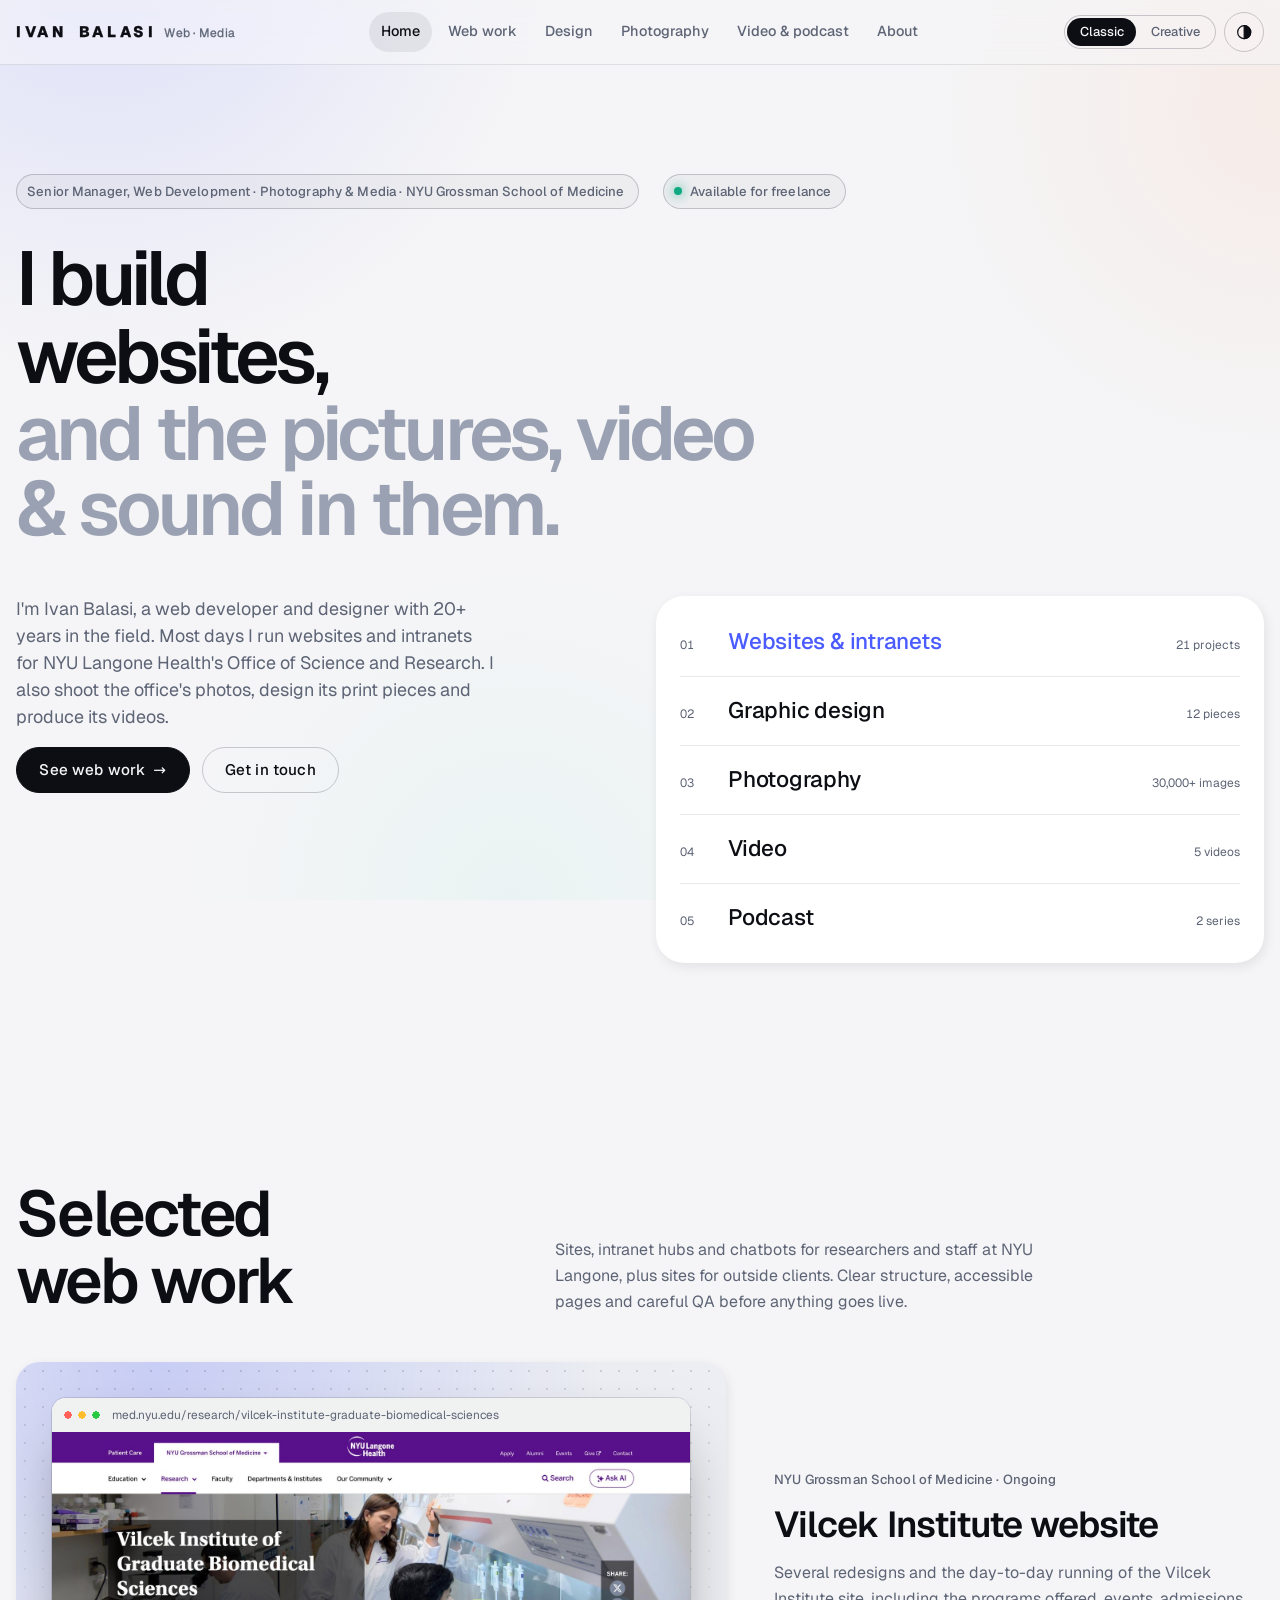
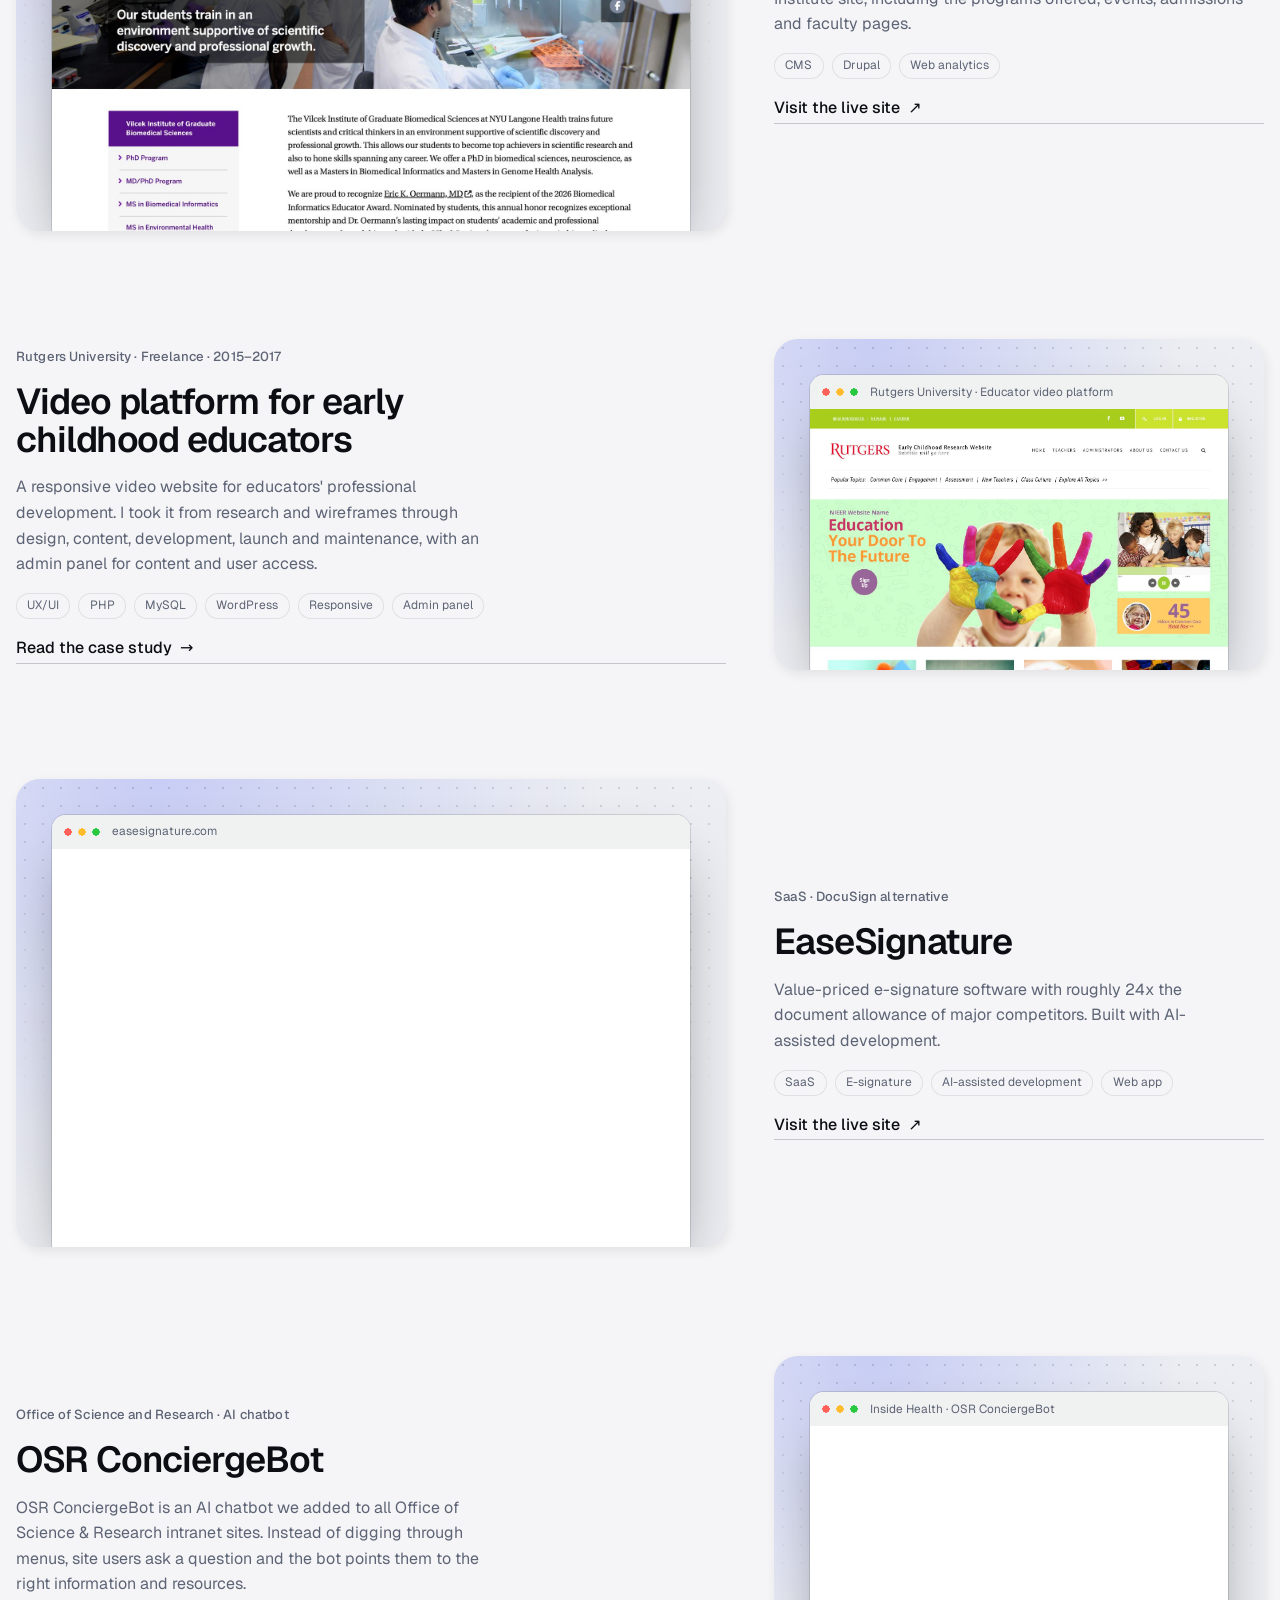
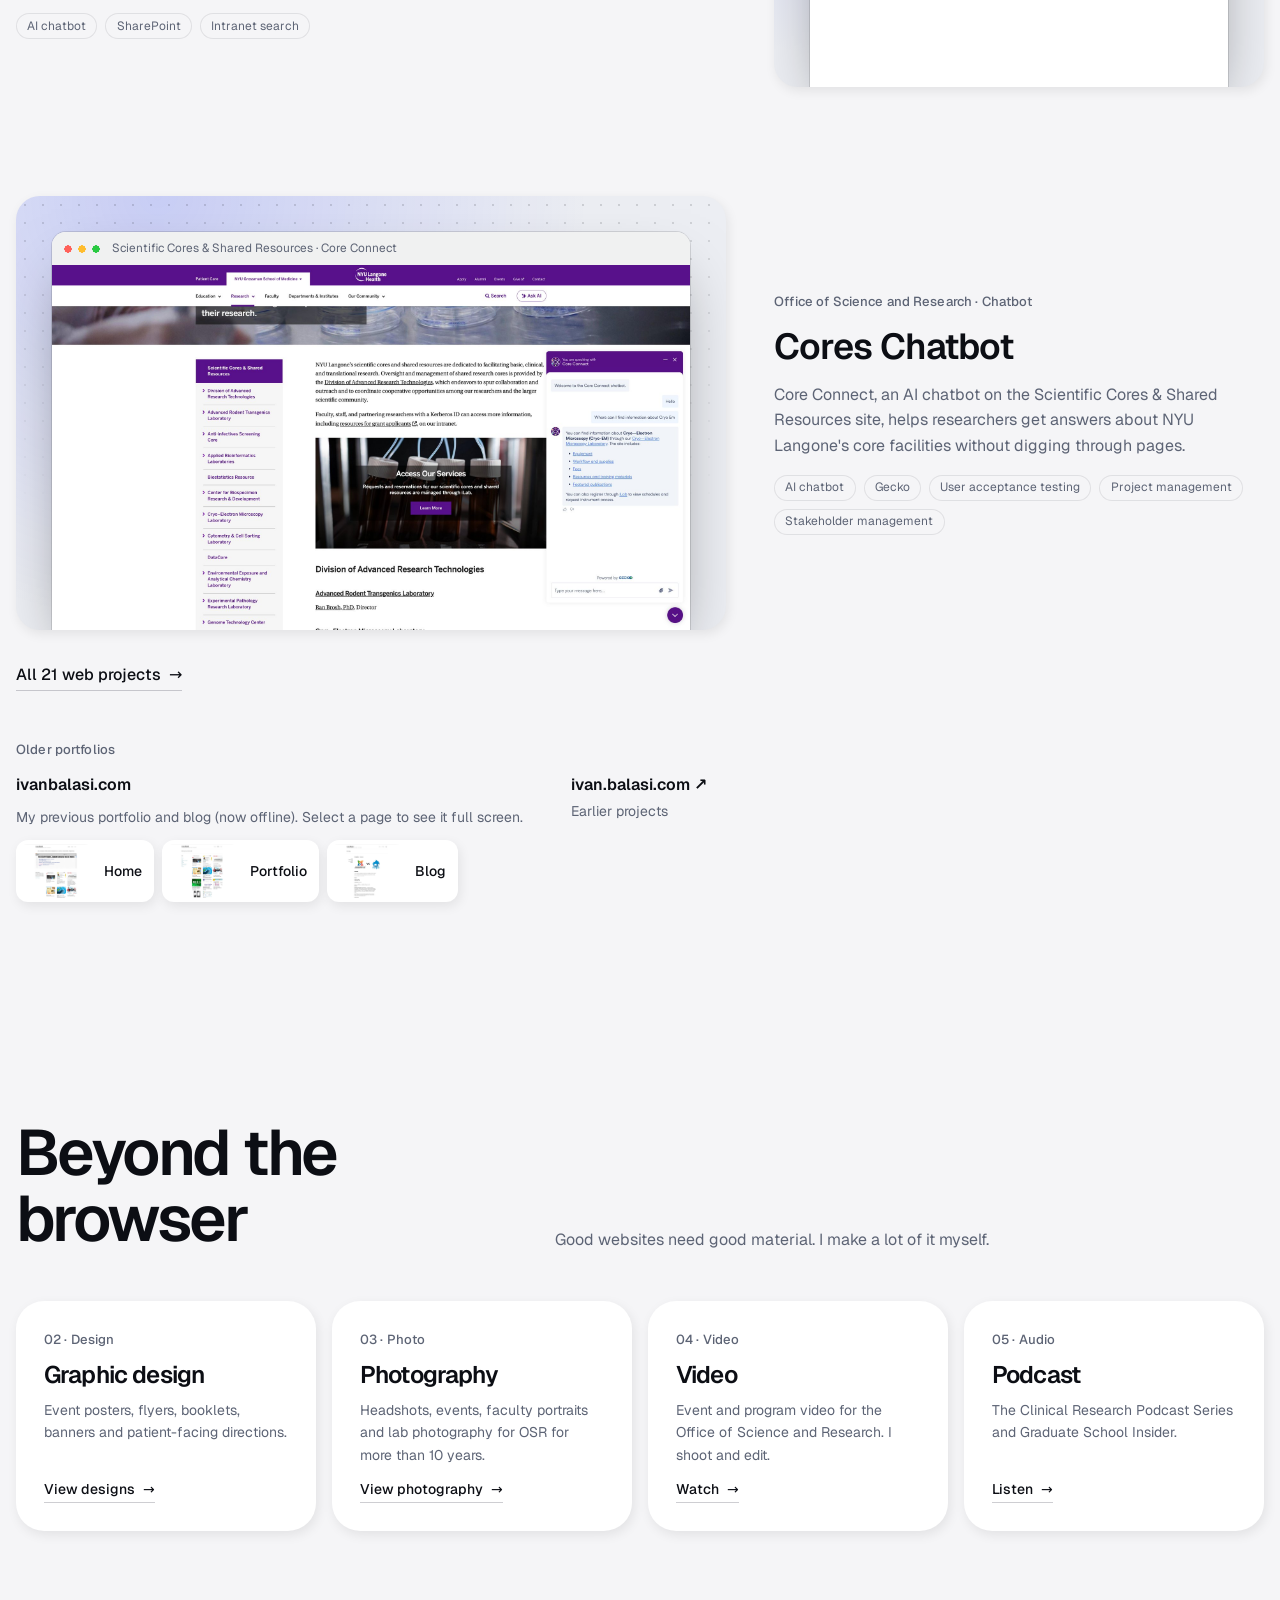
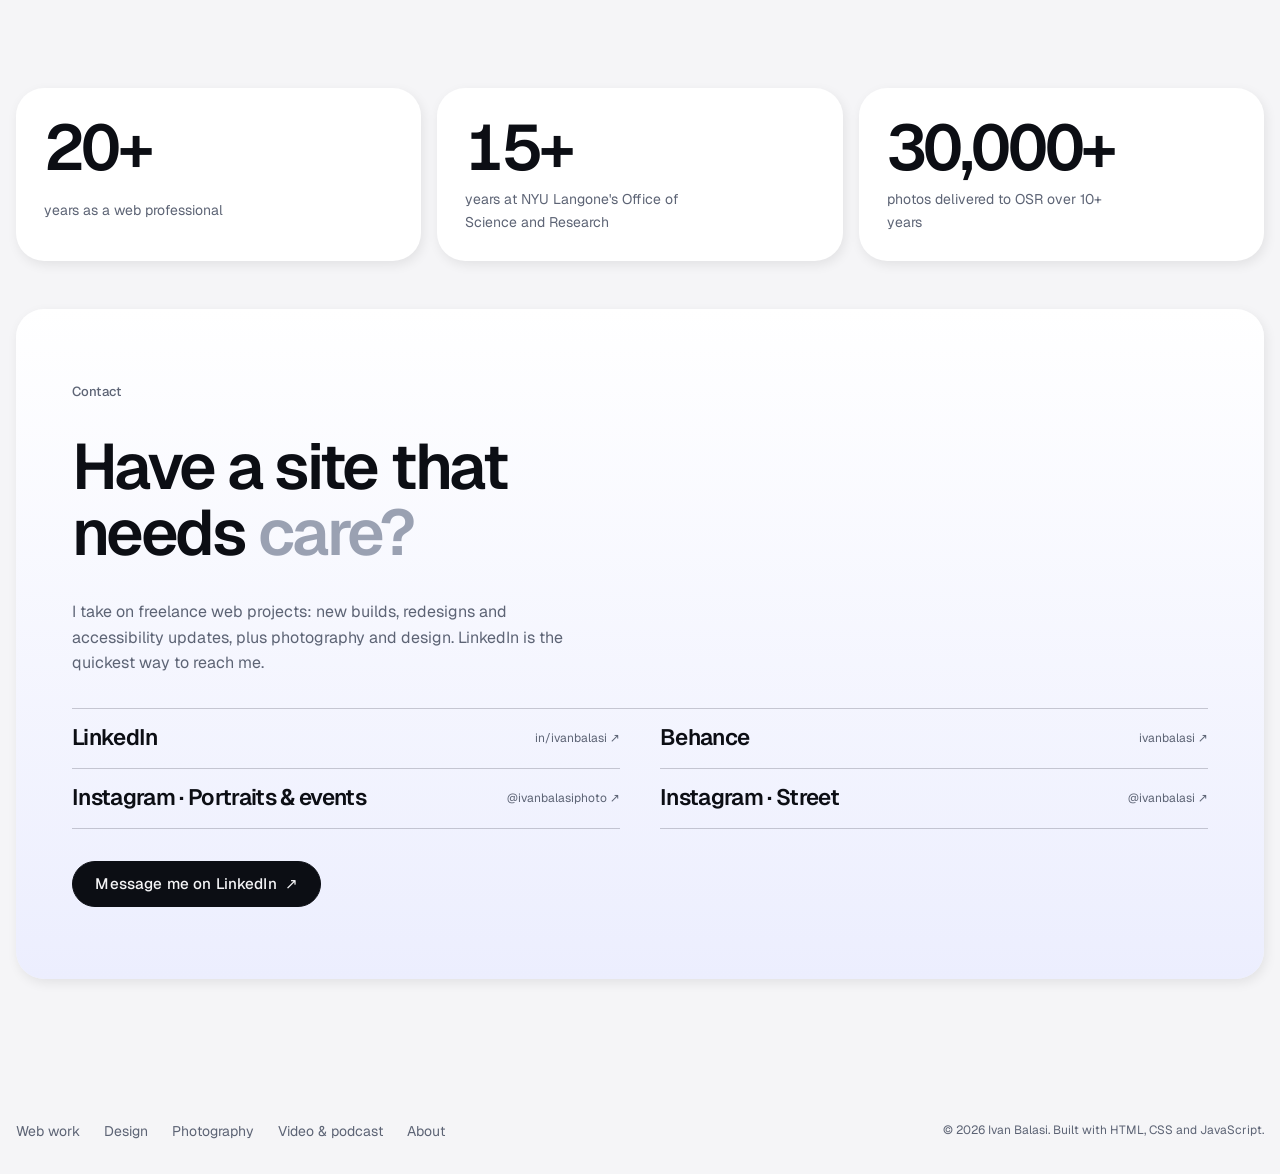
==== commit 025b32ae: "Updates on index, photography, and media I’ve added today’s changes to the Classic/Creative site. I " ====
--- a/index.html
+++ b/index.html
@@ -19,10 +19,10 @@
   <meta property="og:image:alt" content="Ivan Balasi: I build websites, and the pictures, video and sound in them.">
   <meta name="author" content="Ivan Balasi">
   <meta name="robots" content="index, follow, max-image-preview:large">
-  <meta name="theme-color" content="#f2f3f5" media="(prefers-color-scheme: light)">
-  <meta name="theme-color" content="#0e1014" media="(prefers-color-scheme: dark)">
+  <meta name="theme-color" content="#f5f5f7" media="(prefers-color-scheme: light)">
+  <meta name="theme-color" content="#07080b" media="(prefers-color-scheme: dark)">
   <link rel="icon" href="favicon.svg" type="image/svg+xml">
-  <link rel="preload" href="fonts/archivo-var.woff2" as="font" type="font/woff2" crossorigin>
+  <link rel="preload" href="fonts/geist-var.woff2" as="font" type="font/woff2" crossorigin>
   <link rel="stylesheet" href="css/styles.css">
   <script src="js/theme-init.js"></script>
   <script type="application/ld+json">
@@ -45,7 +45,7 @@
    "name": "Ivan Balasi",
    "url": "https://ivanbalasi.com/",
    "image": "https://ivanbalasi.com/img/og-image.jpg",
-   "jobTitle": "Senior Manager, Web Development and Media Services",
+   "jobTitle": "Senior Manager, Web Development · Photography & Media",
    "worksFor": {
     "@type": "Organization",
     "name": "NYU Grossman School of Medicine, Office of Science & Research",
@@ -120,7 +120,7 @@
   <section class="hero" aria-labelledby="hero-title">
     <div class="wrap">
       <div class="hero-meta">
-        <span class="label">Senior Manager, Web Development and Media Services · NYU Langone Health</span>
+        <span class="label">Senior Manager, Web Development · Photography &amp; Media · NYU Grossman School of Medicine</span>
         <span class="label"><span class="status-dot" aria-hidden="true"></span>Available for freelance</span>
       </div>
       <h1 class="hero-title" id="hero-title">
@@ -138,7 +138,7 @@
         </div>
         <nav aria-label="What I do">
           <ul class="index-list">
-            <li><a href="work.html"><span class="num">01</span><span class="name">Websites &amp; intranets</span><span class="count">20 projects</span></a></li>
+            <li><a href="work.html"><span class="num">01</span><span class="name">Websites &amp; intranets</span><span class="count">21 projects</span></a></li>
             <li><a href="design.html"><span class="num">02</span><span class="name">Graphic design</span><span class="count">12 pieces</span></a></li>
             <li><a href="photography.html"><span class="num">03</span><span class="name">Photography</span><span class="count">30,000+ images</span></a></li>
             <li><a href="media.html#video"><span class="num">04</span><span class="name">Video</span><span class="count">5 videos</span></a></li>
@@ -177,6 +177,16 @@
         </div>
       </article>
       <article class="feature">
+        <a class="feature-media" href="https://easesignature.com/" target="_blank" rel="noopener" tabindex="-1" aria-hidden="true"><div class="frame"><div class="frame-bar" aria-hidden="true"><span>easesignature.com</span></div><div class="media"><img src="img/web/easesignature.jpg" alt="EaseSignature home page: About 24x the envelopes, at DocuSign Standard's price, beside a signed Service Agreement" loading="lazy" decoding="async"><div class="media-fallback" aria-hidden="true"><span class="tile-note">E-signature · DocuSign alternative</span><span class="tile-mark">Ease<br>Signature</span></div></div></div></a>
+        <div class="feature-body">
+          <span class="label">SaaS · DocuSign alternative</span>
+          <h3>EaseSignature</h3>
+          <p>Value-priced e-signature software with roughly 24x the document allowance of major competitors. Built with AI-assisted development.</p>
+          <ul class="tags" aria-label="Tools"><li>SaaS</li><li>E-signature</li><li>AI-assisted development</li><li>Web app</li></ul>
+          <a class="link-arrow" href="https://easesignature.com/" target="_blank" rel="noopener">Visit the live site <span class="arrow" aria-hidden="true">↗</span><span class="visually-hidden"> (EaseSignature, opens in a new tab)</span></a>
+        </div>
+      </article>
+      <article class="feature">
         <a class="feature-media" href="work.html#chatbot" tabindex="-1" aria-hidden="true"><div class="frame"><div class="frame-bar" aria-hidden="true"><span>Inside Health · OSR ConciergeBot</span></div><div class="media"><img src="img/web/osr-conciergebot.jpg" alt="" loading="lazy" decoding="async"><div class="media-fallback" aria-hidden="true"><span class="tile-note">Office of Science and Research</span><span class="tile-mark">Concierge<br>Bot</span></div></div></div></a>
         <div class="feature-body">
           <span class="label">Office of Science and Research · AI chatbot</span>
@@ -186,7 +196,7 @@
         </div>
       </article>
       <article class="feature">
-        <a class="feature-media" href="work.html#chatbot" tabindex="-1" aria-hidden="true"><div class="frame"><div class="frame-bar" aria-hidden="true"><span>Scientific Cores &amp; Shared Resources · Core Connect</span></div><div class="media media--wide"><img src="img/web/cores-chatbot.jpg" alt="Scientific Cores &amp; Shared Resources page with the Core Connect chatbot open, greeting a visitor" loading="lazy" decoding="async"><div class="media-fallback" aria-hidden="true"><span class="tile-note">Office of Science and Research</span><span class="tile-mark">Cores<br>Bot</span></div></div></div></a>
+        <a class="feature-media" href="work.html#chatbot" tabindex="-1" aria-hidden="true"><div class="frame"><div class="frame-bar" aria-hidden="true"><span>Scientific Cores &amp; Shared Resources · Core Connect</span></div><div class="media media--wide" style="--ratio: 2000 / 1144"><img src="img/web/cores-chatbot.jpg" alt="Scientific Cores &amp; Shared Resources page with the Core Connect chatbot open, answering where to find information about Cryo-EM with links to equipment, fees and training" loading="lazy" decoding="async"><div class="media-fallback" aria-hidden="true"><span class="tile-note">Office of Science and Research</span><span class="tile-mark">Cores<br>Bot</span></div></div></div></a>
         <div class="feature-body">
           <span class="label">Office of Science and Research · Chatbot</span>
           <h3>Cores Chatbot</h3>
@@ -195,7 +205,7 @@
         </div>
       </article>
       </div>
-      <p class="mt-6"><a class="link-arrow" href="work.html">All 20 web projects <span class="arrow" aria-hidden="true">→</span></a></p>
+      <p class="mt-6"><a class="link-arrow" href="work.html">All 21 web projects <span class="arrow" aria-hidden="true">→</span></a></p>
       <div class="old-portfolios">
         <span class="label">Older portfolios</span>
         <ul>
--- a/css/styles.css
+++ b/css/styles.css
@@ -26,6 +26,10 @@
   font-weight: 100 800;
   font-display: swap;
 }
+
+@font-face { font-family: "Geist"; src: url("../fonts/geist-var.woff2") format("woff2"); font-weight: 100 900; font-display: swap; }
+@font-face { font-family: "Syne"; src: url("../fonts/syne-var.woff2") format("woff2"); font-weight: 400 800; font-display: swap; }
+@font-face { font-family: "Hanken Grotesk"; src: url("../fonts/hanken-grotesk-var.woff2") format("woff2"); font-weight: 100 900; font-display: swap; }
 
 /* ---------- Tokens ---------- */
 :root {
@@ -1132,6 +1136,473 @@
 .core-skills { display: grid; gap: var(--s-3); margin-bottom: var(--s-6); padding-bottom: var(--s-6); border-bottom: 1px solid var(--line); }
 .core-skills .tags li { font-size: var(--t-xs); padding: 0.3rem 0.75rem; color: var(--ink); }
 
+
+/* ==========================================================================
+   Classic theme layer
+   Glass header, ambient glow, Geist type, soft Apple-style elevation on
+   cards instead of hairline borders. Dark and light, following the toggle.
+   ========================================================================== */
+:root {
+  --paper: #f5f5f7;
+  --paper-2: #ffffff;
+  --ink: #0c0e14;
+  --ink-2: #5d6475;
+  --line: rgba(10, 14, 30, .09);
+  --line-2: rgba(10, 14, 30, .2);
+  --accent: #4a5bff;
+  --accent-ink: #ffffff;
+  --focus: #4a5bff;
+  --success: #0fa982;
+  --accent-inverse: #4a5bff;
+  --card: #ffffff;
+  --stage: #eceef3;
+  --dim: #9aa1b2;
+  --glow: .45;
+  --shadow: 2px 4px 12px rgba(0, 0, 0, .08);
+  --shadow-hover: 2px 4px 16px rgba(0, 0, 0, .16);
+  --ca: #ffffff;
+  --cb: #eceefe;
+
+  --f-display: "Geist", system-ui, -apple-system, "Segoe UI", sans-serif;
+  --f-body: "Geist", system-ui, -apple-system, "Segoe UI", sans-serif;
+  --f-serif: "Geist", system-ui, -apple-system, "Segoe UI", sans-serif;
+  --f-mono: "Geist", system-ui, -apple-system, "Segoe UI", sans-serif;
+  --t-hero: clamp(2.16rem, 5.94vw, 5.18rem);
+  --radius: 14px;
+  --r-card: 28px;
+  --ease: cubic-bezier(0, 0, .5, 1);
+}
+@media (prefers-color-scheme: dark) {
+  :root:not([data-theme="light"]) {
+    --paper: #07080b; --paper-2: #16181f; --ink: #eef0f4; --ink-2: #8a91a0;
+    --line: rgba(255, 255, 255, .08); --line-2: rgba(255, 255, 255, .16);
+    --accent: #7b8cff; --accent-ink: #07080b; --focus: #7b8cff; --success: #6be3c1; --accent-inverse: #7b8cff;
+    --card: #16181f; --stage: #1d2029; --dim: #5c6272; --glow: 1;
+    --shadow: 0 2px 6px rgba(0, 0, 0, .35), 0 10px 30px rgba(0, 0, 0, .45);
+    --shadow-hover: 0 4px 10px rgba(0, 0, 0, .45), 0 18px 44px rgba(0, 0, 0, .6);
+    --ca: #12141c; --cb: #0b0c11;
+    color-scheme: dark;
+  }
+}
+:root[data-theme="dark"] {
+  --paper: #07080b; --paper-2: #16181f; --ink: #eef0f4; --ink-2: #8a91a0;
+  --line: rgba(255, 255, 255, .08); --line-2: rgba(255, 255, 255, .16);
+  --accent: #7b8cff; --accent-ink: #07080b; --focus: #7b8cff; --success: #6be3c1; --accent-inverse: #7b8cff;
+  --card: #16181f; --stage: #1d2029; --dim: #5c6272; --glow: 1;
+  --shadow: 0 2px 6px rgba(0, 0, 0, .35), 0 10px 30px rgba(0, 0, 0, .45);
+  --shadow-hover: 0 4px 10px rgba(0, 0, 0, .45), 0 18px 44px rgba(0, 0, 0, .6);
+  --ca: #12141c; --cb: #0b0c11;
+  color-scheme: dark;
+}
+
+/* Base + ambient glow */
+body {
+  font-family: var(--f-body);
+  font-size: 1rem;
+  line-height: 1.6;
+  background-color: var(--paper);
+  background-image:
+    radial-gradient(640px 640px at 8% -8%, rgba(75, 91, 255, calc(.32 * var(--glow))), transparent 70%),
+    radial-gradient(520px 520px at 100% 12%, rgba(255, 138, 76, calc(.2 * var(--glow))), transparent 70%),
+    radial-gradient(480px 480px at 40% 100%, rgba(39, 211, 168, calc(.12 * var(--glow))), transparent 70%);
+  background-attachment: fixed;
+  transition: background-color .3s, color .3s;
+}
+h1, h2, h3, h4 { font-weight: 600; letter-spacing: -0.03em; font-stretch: 100%; }
+.serif { font-family: var(--f-display); font-style: normal; font-weight: inherit; letter-spacing: inherit; color: var(--dim); }
+.label { font-family: var(--f-body); font-size: .82rem; font-weight: 500; letter-spacing: .01em; text-transform: none; }
+.lede { font-size: 1.12rem; color: var(--ink-2); }
+
+/* Header: frosted glass bar */
+.site-header {
+  background: color-mix(in srgb, var(--paper) 58%, transparent);
+  -webkit-backdrop-filter: saturate(1.6) blur(18px);
+  backdrop-filter: saturate(1.6) blur(18px);
+  border-bottom: 1px solid var(--line);
+}
+.brand { font-weight: 800; font-stretch: 100%; text-transform: uppercase; letter-spacing: .24em; word-spacing: .35em; font-size: .95rem; -webkit-text-stroke: .25px currentColor; }
+.brand span { text-transform: none; letter-spacing: .02em; word-spacing: 0; font-weight: 400; }
+.nav-list a { font-size: .9rem; color: var(--ink-2); }
+.nav-list a:hover, .nav-list a[aria-current="page"] { background: color-mix(in srgb, var(--ink) 7%, transparent); color: var(--ink); }
+.icon-btn { border-color: var(--line-2); width: 2.5rem; height: 2.5rem; transition: background-color .2s, color .2s, border-color .2s; }
+.icon-btn:hover { background: var(--ink); color: var(--paper); border-color: var(--ink); }
+@media (max-width: 60rem) {
+  .nav-list a { font-family: var(--f-display); font-stretch: 100%; font-weight: 600; letter-spacing: -.03em; }
+}
+
+/* Buttons */
+.btn { border-color: var(--ink); font-weight: 500; font-size: .95rem; padding-inline: 1.4rem; }
+.btn:hover { background: var(--accent); border-color: var(--accent); color: #fff; }
+.btn--ghost { border-color: var(--line-2); }
+.btn--ghost:hover { background: var(--ink); border-color: var(--ink); color: var(--paper); }
+.link-arrow { font-weight: 500; border-bottom-color: var(--line-2); }
+.link-arrow:hover { color: var(--accent); border-bottom-color: currentColor; }
+
+/* Home hero */
+.hero { padding-block: clamp(3.5rem, 2rem + 6vw, 7rem) var(--s-8); }
+.hero-meta .label {
+  display: inline-flex; align-items: center;
+  padding: .45rem .9rem .45rem .7rem;
+  border-radius: 999px;
+  box-shadow: inset 0 0 0 1px var(--line-2);
+  background: color-mix(in srgb, var(--ink) 3%, transparent);
+}
+.status-dot { box-shadow: 0 0 12px var(--success); }
+.hero-title { font-size: var(--t-hero); font-weight: 600; font-stretch: 100%; line-height: .98; letter-spacing: -.05em; max-width: 15ch; }
+.hero-title .serif { font-size: 1em; letter-spacing: -.05em; color: var(--dim); }
+.hero-foot { border-top: 0; padding-top: 0; }
+.hero-foot nav {
+  background: var(--card); border-radius: var(--r-card); box-shadow: var(--shadow);
+  padding: var(--s-3) var(--s-5);
+}
+.index-list { border-top: 0; }
+.index-list li:last-child { border-bottom: 0; }
+.index-list a { padding-block: var(--s-4); }
+.index-list .name { font-stretch: 100%; font-weight: 500; letter-spacing: -.01em; }
+.index-list .num, .index-list .count { font-variant-numeric: tabular-nums; }
+
+/* Section rhythm: no hairlines between sections */
+.section + .section { border-top: 0; }
+.section-head h2, .page-title, .contact-band h2 { font-stretch: 100%; font-weight: 600; letter-spacing: -.04em; line-height: 1.04; }
+.page-hero { border-bottom: 0; padding-block: clamp(3rem, 2rem + 4vw, 5.5rem) var(--s-6); }
+.page-title .serif { font-size: 1em; color: var(--dim); }
+
+/* Soft list rules instead of heavy ink rules */
+.practice-grid, .service-list, .episode-list, .timeline, .contact-links, .process, .ia, .faq,
+.case-facts div, .facts li { border-top-color: var(--line); }
+
+/* Browser frame: device chrome on a stage, like the classic project cards */
+.frame { border: 0; border-radius: var(--radius); box-shadow: var(--shadow); background: var(--card); }
+.frame-bar { background: color-mix(in srgb, var(--ink) 6%, var(--card)); border-bottom: 0; height: 2.1rem; font-family: var(--f-body); font-size: .74rem; }
+.frame-bar::before {
+  background:
+    radial-gradient(circle at .25rem 50%, #ff6159 .22rem, transparent .24rem),
+    radial-gradient(circle at 1.125rem 50%, #ffbd2e .22rem, transparent .24rem),
+    radial-gradient(circle at 2rem 50%, #28c941 .22rem, transparent .24rem);
+}
+.feature-media {
+  position: relative;
+  padding: clamp(18px, 3vw, 36px) clamp(18px, 3vw, 36px) 0;
+  border-radius: 24px;
+  overflow: hidden;
+  background:
+    radial-gradient(circle at 20% 0%, color-mix(in srgb, var(--accent) 22%, transparent), transparent 60%),
+    var(--stage);
+  box-shadow: var(--shadow);
+  transition: box-shadow .3s var(--ease), transform .3s var(--ease);
+}
+.feature-media::before {
+  content: ""; position: absolute; inset: 0; pointer-events: none;
+  background-image: radial-gradient(color-mix(in srgb, var(--ink) 14%, transparent) 1px, transparent 1.3px);
+  background-size: 18px 18px;
+  -webkit-mask-image: linear-gradient(#000, transparent 75%); mask-image: linear-gradient(#000, transparent 75%);
+}
+.feature-media .frame { border-radius: 14px 14px 0 0; box-shadow: 0 30px 60px -20px rgba(0,0,0,.5), 0 0 0 1px rgba(0,0,0,.12); }
+.feature-media:hover { box-shadow: var(--shadow-hover); transform: scale(1.01); }
+.feature-media:hover img { transform: none; }
+.feature-body h3 { font-stretch: 100%; font-weight: 600; letter-spacing: -.03em; }
+
+/* Tags */
+.tags li { border: 0; box-shadow: inset 0 0 0 1px var(--line); font-family: var(--f-body); font-size: .75rem; padding: .22rem .7rem; }
+
+/* Cards: practice tiles, facts, work, print, episodes */
+.practice-grid { border-top: 0; gap: 16px; }
+.practice, .practice:nth-child(2n+1), .practice:first-child {
+  padding: 28px; border: 0; border-radius: var(--r-card);
+  background: var(--card); box-shadow: var(--shadow);
+  transition: box-shadow .3s var(--ease), transform .3s var(--ease);
+}
+.practice:hover { box-shadow: var(--shadow-hover); transform: scale(1.01); }
+.practice h3 { font-stretch: 100%; font-size: 1.5rem; letter-spacing: -.035em; }
+
+.facts { gap: 16px; }
+.facts li { border-top: 0; padding: 28px; border-radius: var(--r-card); background: var(--card); box-shadow: var(--shadow); }
+.facts strong { font-weight: 600; font-stretch: 100%; letter-spacing: -.05em; }
+
+.work-grid { gap: 24px; }
+.work-card {
+  padding: 14px 14px 24px; border-radius: 24px;
+  background: var(--card); box-shadow: var(--shadow);
+  transition: box-shadow .3s var(--ease), transform .3s var(--ease);
+}
+.work-card > :not(.frame):not(.frame-open):not(.thumb-open) { margin-inline: 10px; }
+.work-card:hover { box-shadow: var(--shadow-hover); transform: scale(1.01); }
+.work-card .frame { box-shadow: none; background: var(--paper); border-radius: 14px; }
+.work-card h3 { font-stretch: 100%; font-weight: 600; }
+
+.toolbar { background: color-mix(in srgb, var(--paper) 72%, transparent); -webkit-backdrop-filter: blur(14px); backdrop-filter: blur(14px); border-bottom: 1px solid var(--line); }
+.chip { border-color: var(--line-2); font-family: var(--f-body); }
+.chip[aria-pressed="true"] { background: var(--ink); color: var(--paper); border-color: var(--ink); }
+.chip .chip-count { font-family: var(--f-body); }
+.search input { border-color: var(--line-2); background: var(--card); font-family: var(--f-body); }
+
+.print-grid { gap: 24px; }
+.print { padding: 12px 12px 18px; border-radius: 22px; background: var(--card); box-shadow: var(--shadow); transition: box-shadow .3s var(--ease), transform .3s var(--ease); }
+.print:hover { box-shadow: var(--shadow-hover); transform: scale(1.01); }
+.print-open { border: 0; padding: 0; border-radius: 12px; overflow: hidden; background: var(--paper); }
+.print-caption { padding-inline: 6px; }
+.print-caption h3 { font-stretch: 100%; }
+.case-gallery .print-open { border-radius: 12px; }
+
+/* Photography: classic square-cornered contact sheet, same in every theme */
+.sheet { background: #0f1217; border-radius: 0; box-shadow: none; }
+.sheet .media, .sheet .print-open { border-radius: 0; }
+.sheet .frame-no { color: #c9ced8; opacity: .8; font-variant-numeric: tabular-nums; letter-spacing: .08em; }
+.sheet .print-open:hover img { transform: scale(1.015); }
+
+.service-list { border-top: 0; gap: 16px; }
+.service-list li { padding: 24px 28px; border: 0; border-radius: 22px; background: var(--card); box-shadow: var(--shadow); }
+.service-list h3 { font-stretch: 100%; }
+
+.video-player, .video-poster { border-radius: 20px; background: #000; }
+.video-player { box-shadow: var(--shadow); }
+.video-card .video-player { border-radius: 16px; }
+.play { background: #fff; color: #0c0e14; }
+.video-poster:hover .play { background: var(--accent); color: #fff; }
+.episode h4, .video-caption h4, .timeline h3, .process h3, .faq-item h3, .split h3, .empty-state h2 { font-stretch: 100%; font-weight: 600; letter-spacing: -.02em; }
+.cover .media { border: 0; border-radius: 18px; box-shadow: var(--shadow); }
+.portrait .media { border-radius: var(--r-card); box-shadow: var(--shadow); }
+.thumb-open { border: 0; border-radius: 12px; background: var(--card); box-shadow: var(--shadow); }
+.thumb-open:hover { box-shadow: var(--shadow-hover); }
+.thumb-open .media { border-radius: 8px; }
+.old-portfolios { border-top: 0; }
+.ia-node { border: 0; background: var(--card); box-shadow: var(--shadow); border-radius: 12px; }
+.ia-node--open { box-shadow: var(--shadow), inset 0 0 0 1px var(--line-2); }
+.ia-shared { background: color-mix(in srgb, var(--ink) 5%, var(--card)); }
+.process .step-no { font-variant-numeric: tabular-nums; }
+.media-fallback { background: color-mix(in srgb, var(--ink) 4%, var(--card)); }
+.media-fallback .tile-mark { font-weight: 600; font-stretch: 100%; letter-spacing: -.04em; }
+
+/* Contact: gradient card, list rows */
+.contact-band { background: transparent; color: var(--ink); padding: 0 var(--gutter-r) var(--s-8) var(--gutter); }
+.contact-band .wrap {
+  max-width: var(--max); padding: clamp(40px, 6vw, 72px) clamp(24px, 5vw, 56px);
+  border-radius: var(--r-card); background: linear-gradient(180deg, var(--ca), var(--cb)); box-shadow: var(--shadow);
+}
+.contact-band h2 { max-width: 16ch; }
+.contact-band h2 .serif { color: var(--dim); }
+.contact-band .label { color: var(--ink-2); }
+.contact-band p { color: var(--ink-2); }
+.contact-links { border-top: 1px solid var(--line-2); column-gap: 40px; }
+.contact-links a, .contact-links .contact-row { border-bottom: 1px solid var(--line-2); font-weight: 600; font-stretch: 100%; letter-spacing: -.03em; transition: padding .3s var(--ease), color .2s; }
+.contact-links a:hover { color: var(--accent); padding-inline: 10px; }
+.contact-links .handle { font-family: var(--f-body); color: var(--ink-2); letter-spacing: 0; }
+.contact-band .btn { background: var(--ink); color: var(--paper); border-color: var(--ink); }
+.contact-band .btn:hover { background: var(--accent); border-color: var(--accent); color: #fff; }
+.contact-band .btn--ghost { background: transparent; color: var(--ink); border-color: var(--line-2); }
+
+.site-footer { border-top: 0; }
+.site-footer small { font-family: var(--f-body); }
+
+@media (prefers-reduced-motion: reduce) {
+  .practice:hover, .work-card:hover, .print:hover, .feature-media:hover { transform: none; }
+}
+
+
+/* ---------- Classic / Bold switch ---------- */
+.look-switch { display: inline-flex; padding: 3px; gap: 2px; border-radius: 999px; box-shadow: inset 0 0 0 1px var(--line-2); }
+.look-switch button {
+  border: 0; background: transparent; color: var(--ink-2); cursor: pointer;
+  font: 500 .8rem/1 var(--f-body); padding: .5rem .8rem; border-radius: 999px; transition: background-color .2s, color .2s;
+}
+.look-switch button:hover { color: var(--ink); }
+.look-switch button[aria-pressed="true"] { background: var(--ink); color: var(--paper); }
+@media (max-width: 26rem) {
+  .look-switch button { padding: .45rem .55rem; font-size: .74rem; }
+  .brand span { display: none; }
+}
+
+/* ==========================================================================
+   Bold look — sun, blue, tomato and pink colour bands, Syne display type,
+   hard ink offset shadows. One light look in every theme setting.
+   ========================================================================== */
+:root[data-look="bold"] {
+  --paper: #fffdf8; --paper-2: #ffffff; --ink: #0d0d12; --ink-2: #4a4a58;
+  --line: rgba(13, 13, 18, .18); --line-2: #0d0d12;
+  --accent: #2230ff; --accent-ink: #ffffff; --focus: #2230ff; --success: #ff4a2b; --accent-inverse: #ffd23f;
+  --card: #ffffff; --stage: transparent; --dim: #2230ff; --glow: 0;
+  --sun: #ffd23f; --tomato: #ff4a2b; --pink: #ff8fd0; --blue: #2230ff;
+  --hard: 8px 8px 0 #0d0d12; --hard-hover: 12px 12px 0 #0d0d12;
+  --shadow: var(--hard); --shadow-hover: var(--hard-hover);
+  --ca: #ff4a2b; --cb: #ff4a2b;
+  --f-display: "Syne", "Geist", system-ui, sans-serif;
+  --f-body: "Hanken Grotesk", "Geist", system-ui, sans-serif;
+  --f-serif: "Syne", "Geist", system-ui, sans-serif;
+  --f-mono: "Hanken Grotesk", "Geist", system-ui, sans-serif;
+  --t-hero: clamp(2.6rem, 1rem + 7.4vw, 7.6rem);
+  color-scheme: light;
+}
+:root[data-look="bold"] body { background: var(--paper); background-image: none; font-size: 1.0625rem; }
+:root[data-look="bold"] body::before { background: var(--sun); }
+:root[data-look="bold"] h1, :root[data-look="bold"] h2, :root[data-look="bold"] h3, :root[data-look="bold"] h4 { font-family: var(--f-display); font-weight: 800; letter-spacing: -.035em; }
+:root[data-look="bold"] .label { font-weight: 700; color: inherit; opacity: .8; }
+:root[data-look="bold"] .theme-toggle { display: none; }
+:root[data-look="bold"] ::selection { background: var(--sun); color: var(--ink); }
+
+/* Header */
+:root[data-look="bold"] .site-header { background: var(--sun); -webkit-backdrop-filter: none; backdrop-filter: none; border-bottom: 3px solid var(--ink); }
+:root[data-look="bold"] .brand { font-family: var(--f-display); font-weight: 800; letter-spacing: .06em; word-spacing: .2em; -webkit-text-stroke: 0; font-size: 1.05rem; }
+:root[data-look="bold"] .brand span { font-family: var(--f-body); font-weight: 700; color: var(--ink); opacity: .7; }
+:root[data-look="bold"] .nav-list a { font-weight: 700; color: var(--ink); }
+:root[data-look="bold"] .nav-list a:hover { background: #fff; color: var(--ink); }
+:root[data-look="bold"] .nav-list a[aria-current="page"] { background: var(--ink); color: #fff; }
+:root[data-look="bold"] .icon-btn { border: 2px solid var(--ink); }
+:root[data-look="bold"] .look-switch { box-shadow: none; background: var(--ink); }
+:root[data-look="bold"] .look-switch button { color: #fff; font-weight: 700; }
+:root[data-look="bold"] .look-switch button[aria-pressed="true"] { background: var(--tomato); color: #fff; }
+@media (max-width: 60rem) {
+  :root[data-look="bold"] .site-nav { background: var(--sun); }
+  :root[data-look="bold"] .nav-list li { border-bottom: 2px solid var(--ink); }
+  :root[data-look="bold"] .nav-list a[aria-current="page"], :root[data-look="bold"] .nav-list a:hover { background: transparent; color: var(--blue); }
+}
+
+/* Buttons & links */
+:root[data-look="bold"] .btn { background: var(--ink); color: #fff; border: 0; font: 800 1rem/1 var(--f-display); min-height: 3.2rem; padding-inline: 1.7rem; transition: transform .2s, background-color .2s; }
+:root[data-look="bold"] .btn:hover { background: var(--tomato); color: #fff; transform: rotate(-2deg) scale(1.04); }
+:root[data-look="bold"] .btn--ghost { background: transparent; color: var(--ink); box-shadow: inset 0 0 0 3px var(--ink); }
+:root[data-look="bold"] .btn--ghost:hover { background: var(--ink); color: #fff; }
+:root[data-look="bold"] .link-arrow { font-weight: 800; border-bottom-width: 2px; }
+:root[data-look="bold"] .link-arrow:hover { color: inherit; }
+:root[data-look="bold"] a:hover { color: inherit; }
+
+/* Home hero: a sun band */
+:root[data-look="bold"] .hero { background: var(--sun); border-bottom: 3px solid var(--ink); }
+:root[data-look="bold"] .hero-meta .label { box-shadow: none; background: #fff; border: 2px solid var(--ink); opacity: 1; }
+:root[data-look="bold"] .status-dot { background: var(--tomato); box-shadow: none; }
+@media (prefers-reduced-motion: no-preference) {
+  :root[data-look="bold"] .status-dot { animation: bold-pulse 1.6s infinite; }
+}
+@keyframes bold-pulse { 50% { transform: scale(1.6); opacity: .5; } }
+:root[data-look="bold"] .hero-title { font-family: var(--f-display); font-weight: 800; line-height: .9; letter-spacing: -.045em; max-width: 16ch; }
+:root[data-look="bold"] .hero-title .line { overflow: visible; }
+:root[data-look="bold"] .hero-title .serif { display: inline-block; font-size: .62em; line-height: 1.05; color: var(--sun); background: var(--ink); padding: .06em .18em .1em; border-radius: .12em; rotate: -1.5deg; margin-top: .12em; }
+:root[data-look="bold"] .lede { color: var(--ink); font-weight: 500; }
+:root[data-look="bold"] .hero-foot nav { background: #fff; border: 3px solid var(--ink); box-shadow: var(--hard); border-radius: 22px; }
+:root[data-look="bold"] .index-list li { border-bottom: 2px solid var(--ink); }
+:root[data-look="bold"] .index-list li:last-child { border-bottom: 0; }
+:root[data-look="bold"] .index-list .name { font-family: var(--f-display); font-weight: 800; font-size: 1.25rem; letter-spacing: -.02em; }
+:root[data-look="bold"] .index-list li:first-child .name, :root[data-look="bold"] .index-list a:hover .name { color: var(--blue); }
+:root[data-look="bold"] .index-list .num, :root[data-look="bold"] .index-list .count { color: var(--ink); font-weight: 700; }
+
+/* Section bands on the home page */
+:root[data-look="bold"] .section:has(#featured-title) { background: var(--blue); color: #fff; }
+:root[data-look="bold"] .section:has(#featured-title) .section-head h2 { color: var(--sun); }
+:root[data-look="bold"] .section:has(#featured-title) .section-head p,
+:root[data-look="bold"] .section:has(#featured-title) .feature-body p,
+:root[data-look="bold"] .section:has(#featured-title) .muted { color: rgba(255,255,255,.88); }
+:root[data-look="bold"] .section:has(#featured-title) .tags li { color: var(--ink); }
+:root[data-look="bold"] .section:has(#featured-title) .thumb-open { color: var(--ink); }
+:root[data-look="bold"] .section:has(#practice-title) { background: var(--pink); }
+:root[data-look="bold"] .section-head h2, :root[data-look="bold"] .page-title, :root[data-look="bold"] .contact-band h2 { font-family: var(--f-display); font-weight: 800; letter-spacing: -.045em; line-height: .92; }
+:root[data-look="bold"] .section-head h2 { font-size: clamp(2.4rem, 1rem + 5vw, 5rem); }
+:root[data-look="bold"] .section-head p { color: inherit; font-size: 1.1rem; }
+
+/* Interior page hero: a sun band too */
+:root[data-look="bold"] .page-hero { background: var(--sun); border-bottom: 3px solid var(--ink); }
+:root[data-look="bold"] .page-title { font-size: clamp(2.6rem, 1rem + 6vw, 6rem); max-width: 16ch; }
+:root[data-look="bold"] .page-title .serif { color: var(--blue); }
+:root[data-look="bold"] .page-hero .lede { color: var(--ink); }
+
+/* Frames: white windows with ink chrome and hard shadows */
+:root[data-look="bold"] .frame { background: #fff; border: 2px solid var(--ink); border-radius: 16px; box-shadow: var(--hard); }
+:root[data-look="bold"] .frame-bar { background: #fff; border-bottom: 2px solid var(--ink); color: var(--ink); font-weight: 700; height: 2.3rem; }
+:root[data-look="bold"] .frame-bar::before {
+  width: 2.5rem; height: .75rem;
+  background:
+    radial-gradient(circle at .375rem 50%, var(--tomato) .26rem, var(--ink) .27rem, var(--ink) .36rem, transparent .37rem),
+    radial-gradient(circle at 1.25rem 50%, var(--sun) .26rem, var(--ink) .27rem, var(--ink) .36rem, transparent .37rem),
+    radial-gradient(circle at 2.125rem 50%, var(--pink) .26rem, var(--ink) .27rem, var(--ink) .36rem, transparent .37rem);
+}
+:root[data-look="bold"] .feature-media { padding: 0; background: none; box-shadow: none; border-radius: 0; overflow: visible; }
+:root[data-look="bold"] .feature-media::before { display: none; }
+:root[data-look="bold"] .feature-media .frame { border-radius: 16px; box-shadow: 10px 10px 0 var(--ink); transition: transform .2s, box-shadow .2s; }
+:root[data-look="bold"] .feature-media:hover { transform: none; box-shadow: none; }
+:root[data-look="bold"] .feature-media:hover .frame { transform: translate(-4px, -4px); box-shadow: 16px 16px 0 var(--ink); }
+:root[data-look="bold"] .tags li { box-shadow: none; background: var(--sun); color: var(--ink); font-weight: 700; font-size: .78rem; }
+
+/* Cards */
+:root[data-look="bold"] .practice, :root[data-look="bold"] .facts li, :root[data-look="bold"] .work-card,
+:root[data-look="bold"] .print, :root[data-look="bold"] .service-list li, :root[data-look="bold"] .thumb-open,
+:root[data-look="bold"] .ia-node {
+  border: 3px solid var(--ink); box-shadow: var(--hard); transition: transform .2s, box-shadow .2s;
+}
+:root[data-look="bold"] .practice:hover, :root[data-look="bold"] .work-card:hover, :root[data-look="bold"] .print:hover {
+  transform: translate(-4px, -4px); box-shadow: var(--hard-hover);
+}
+:root[data-look="bold"] .practice { background: #fff; }
+:root[data-look="bold"] .practice:nth-child(1) { background: var(--sun); }
+:root[data-look="bold"] .practice:nth-child(3) { background: var(--blue); color: #fff; }
+:root[data-look="bold"] .practice:nth-child(3) p { color: rgba(255,255,255,.88); }
+:root[data-look="bold"] .practice p { color: inherit; }
+:root[data-look="bold"] .practice:hover h3 { color: inherit; }
+:root[data-look="bold"] .practice h3 { font-size: 1.7rem; }
+:root[data-look="bold"] .facts li:nth-child(1) { background: var(--sun); }
+:root[data-look="bold"] .facts li:nth-child(2) { background: var(--pink); }
+:root[data-look="bold"] .facts li:nth-child(3) { background: var(--blue); color: #fff; }
+:root[data-look="bold"] .facts li:nth-child(3) span { color: rgba(255,255,255,.88); }
+:root[data-look="bold"] .facts span { color: inherit; font-weight: 500; }
+:root[data-look="bold"] .facts strong { font-family: var(--f-display); font-weight: 800; letter-spacing: -.04em; }
+:root[data-look="bold"] .work-card .frame, :root[data-look="bold"] .print-open { box-shadow: none; border: 2px solid var(--ink); }
+:root[data-look="bold"] .work-card .frame-bar { height: 2rem; }
+:root[data-look="bold"] .print-grid .print:nth-child(4n+1) { background: var(--sun); }
+:root[data-look="bold"] .print-grid .print:nth-child(4n+3) { background: var(--pink); }
+:root[data-look="bold"] .service-list li:nth-child(4n+1) { background: var(--sun); }
+:root[data-look="bold"] .service-list li:nth-child(4n+4) { background: var(--pink); }
+:root[data-look="bold"] .service-list p, :root[data-look="bold"] .work-card p, :root[data-look="bold"] .feature-body p,
+:root[data-look="bold"] .timeline p, :root[data-look="bold"] .episode p, :root[data-look="bold"] .faq-item p, :root[data-look="bold"] .process p { color: #2c2c38; }
+:root[data-look="bold"] .chip { border: 2px solid var(--ink); font-weight: 700; }
+:root[data-look="bold"] .chip[aria-pressed="true"] { background: var(--ink); color: #fff; }
+:root[data-look="bold"] .search input { border: 2px solid var(--ink); }
+:root[data-look="bold"] .toolbar { background: var(--paper); border-bottom: 3px solid var(--ink); }
+:root[data-look="bold"] .timeline, :root[data-look="bold"] .episode-list, :root[data-look="bold"] .process,
+:root[data-look="bold"] .faq, :root[data-look="bold"] .ia, :root[data-look="bold"] .case-facts div { border-top: 3px solid var(--ink); }
+:root[data-look="bold"] .timeline li, :root[data-look="bold"] .episode, :root[data-look="bold"] .process li, :root[data-look="bold"] .faq-item { border-bottom: 2px solid var(--ink); }
+:root[data-look="bold"] .process .step-no { color: var(--tomato); font-weight: 800; }
+:root[data-look="bold"] .video-player, :root[data-look="bold"] .video-poster { border-radius: 18px; }
+:root[data-look="bold"] .video-player { border: 3px solid var(--ink); box-shadow: var(--hard); }
+:root[data-look="bold"] .play { background: var(--sun); color: var(--ink); font-weight: 800; }
+:root[data-look="bold"] .video-poster:hover .play { background: var(--tomato); color: #fff; }
+:root[data-look="bold"] .cover .media, :root[data-look="bold"] .portrait .media { border: 3px solid var(--ink); box-shadow: var(--hard); border-radius: 20px; }
+:root[data-look="bold"] .ia-role { background: var(--blue); }
+:root[data-look="bold"] .ia-shared { background: var(--sun); }
+:root[data-look="bold"] .sheet { box-shadow: var(--hard); }
+
+/* Contact: tomato band */
+:root[data-look="bold"] .contact-band { background: var(--tomato); color: #fff; padding: 0; }
+:root[data-look="bold"] .contact-band .wrap { background: none; box-shadow: none; border-radius: 0; max-width: calc(var(--max) + var(--gutter) + var(--gutter-r)); padding: var(--s-8) var(--gutter-r) var(--s-8) var(--gutter); }
+:root[data-look="bold"] .contact-band h2 { font-size: clamp(2.8rem, 1rem + 7vw, 7rem); max-width: 13ch; }
+:root[data-look="bold"] .contact-band h2 .serif { color: var(--sun); }
+:root[data-look="bold"] .contact-band .label, :root[data-look="bold"] .contact-band p, :root[data-look="bold"] .contact-links .handle { color: rgba(255,255,255,.9); }
+:root[data-look="bold"] .contact-links { border-top: 2px solid rgba(255,255,255,.5); }
+:root[data-look="bold"] .contact-links a { border-bottom: 2px solid rgba(255,255,255,.5); font-family: var(--f-display); font-weight: 800; }
+:root[data-look="bold"] .contact-links a:hover { color: var(--sun); }
+:root[data-look="bold"] .contact-band .btn { background: var(--ink); color: #fff; }
+:root[data-look="bold"] .contact-band .btn:hover { background: var(--sun); color: var(--ink); }
+:root[data-look="bold"] .contact-band .btn--ghost { background: transparent; color: #fff; box-shadow: inset 0 0 0 3px #fff; }
+
+:root[data-look="bold"] .site-footer { background: var(--ink); color: #b5b5c0; }
+:root[data-look="bold"] .site-footer small, :root[data-look="bold"] .footer-links a { color: #b5b5c0; }
+:root[data-look="bold"] .footer-links a:hover { color: var(--sun); }
+
+@media (prefers-reduced-motion: reduce) {
+  :root[data-look="bold"] .practice:hover, :root[data-look="bold"] .work-card:hover, :root[data-look="bold"] .print:hover,
+  :root[data-look="bold"] .feature-media:hover .frame, :root[data-look="bold"] .btn:hover { transform: none; }
+}
+
+/* Tighter corners on Web work and Design cards */
+.work-card { border-radius: 10px; }
+.work-card .frame, :root[data-look="bold"] .work-card .frame { border-radius: 6px; }
+.print { border-radius: 10px; }
+.print-open, .case-gallery .print-open { border-radius: 6px; }
+
+/* Tighter corners on the Video & podcast page */
+.video-player, .video-poster, .video-card .video-player,
+:root[data-look="bold"] .video-player, :root[data-look="bold"] .video-poster { border-radius: 10px; }
+.cover .media, :root[data-look="bold"] .cover .media { border-radius: 10px; }
+
+/* Tighter corners on the About portrait */
+.portrait .media, :root[data-look="bold"] .portrait .media { border-radius: 10px; }
+
 /* Podcast cover: simple typographic tile */
 .podcast-tile .media-fallback { background: var(--accent); color: var(--accent-ink); padding: var(--s-5); }
 .podcast-tile .media-fallback .tile-mark { color: var(--accent-ink); font-size: clamp(1.9rem, 1.2rem + 2vw, 2.5rem); }
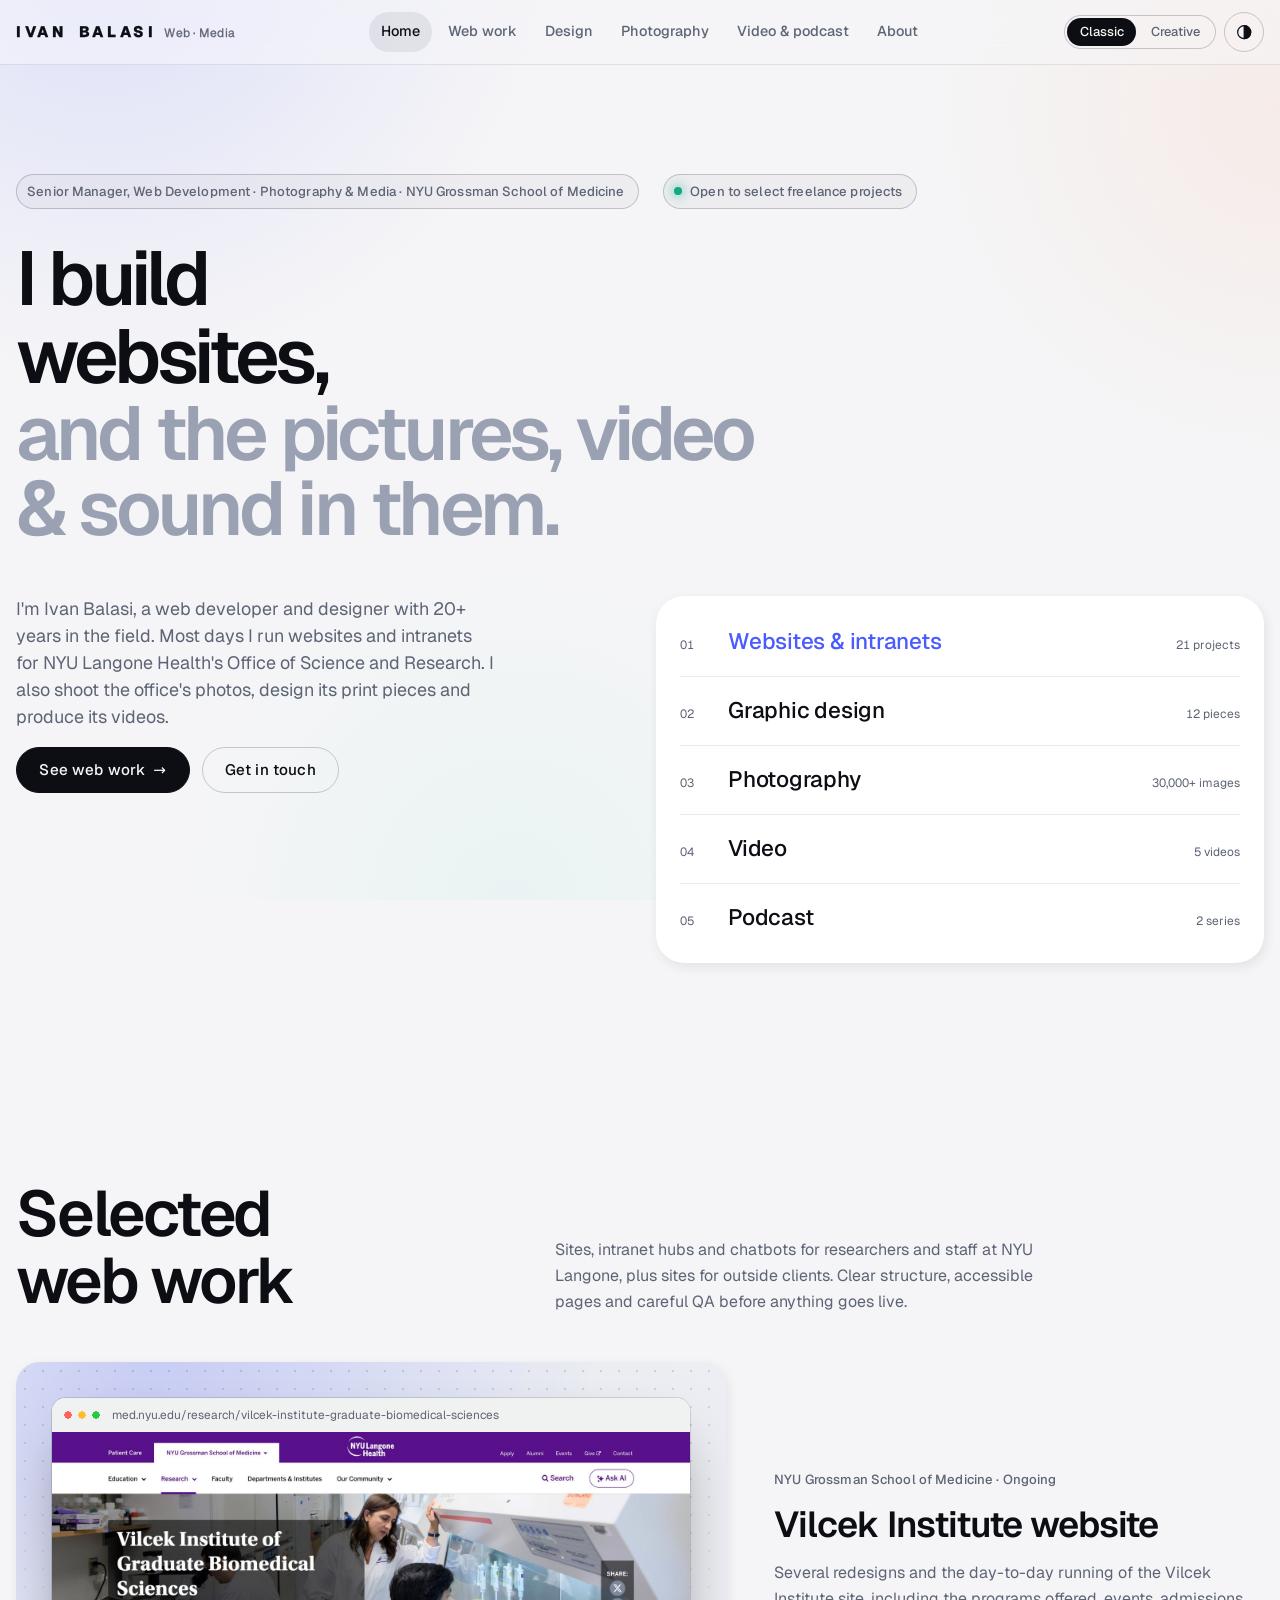
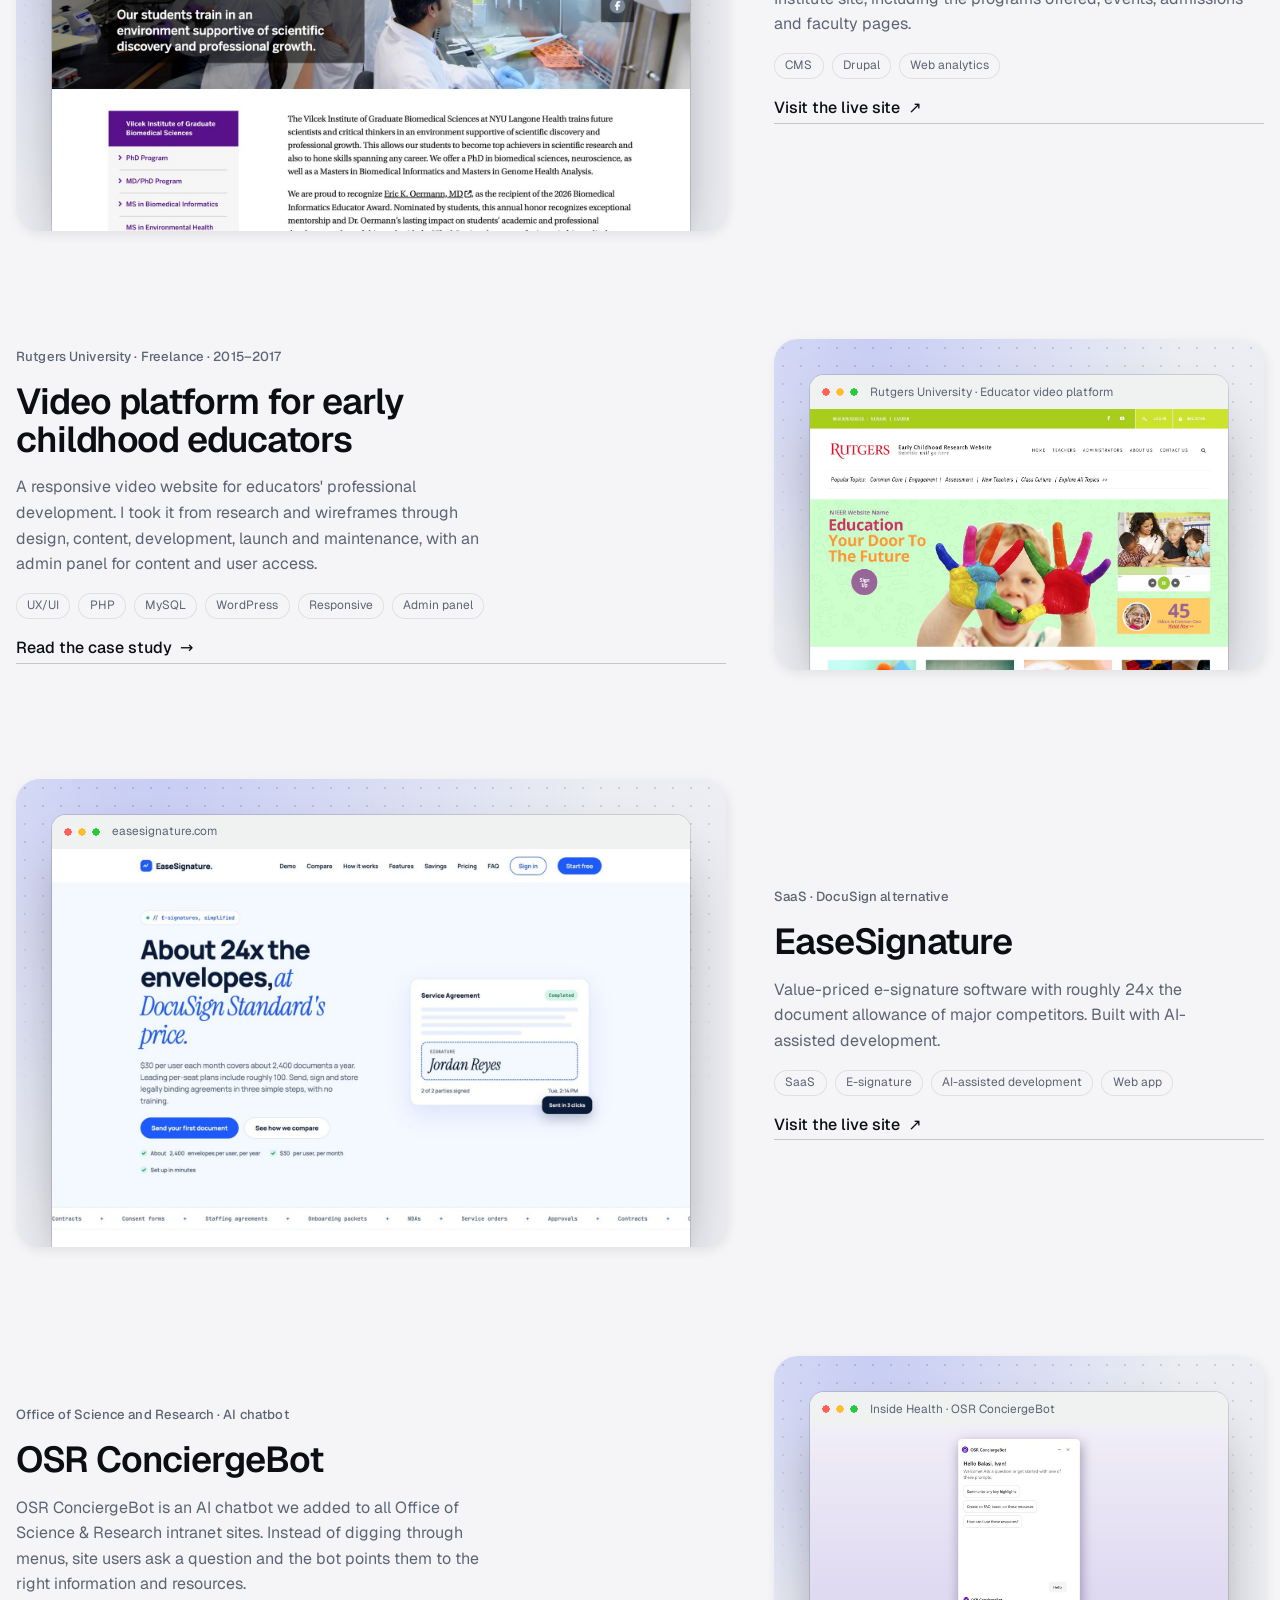
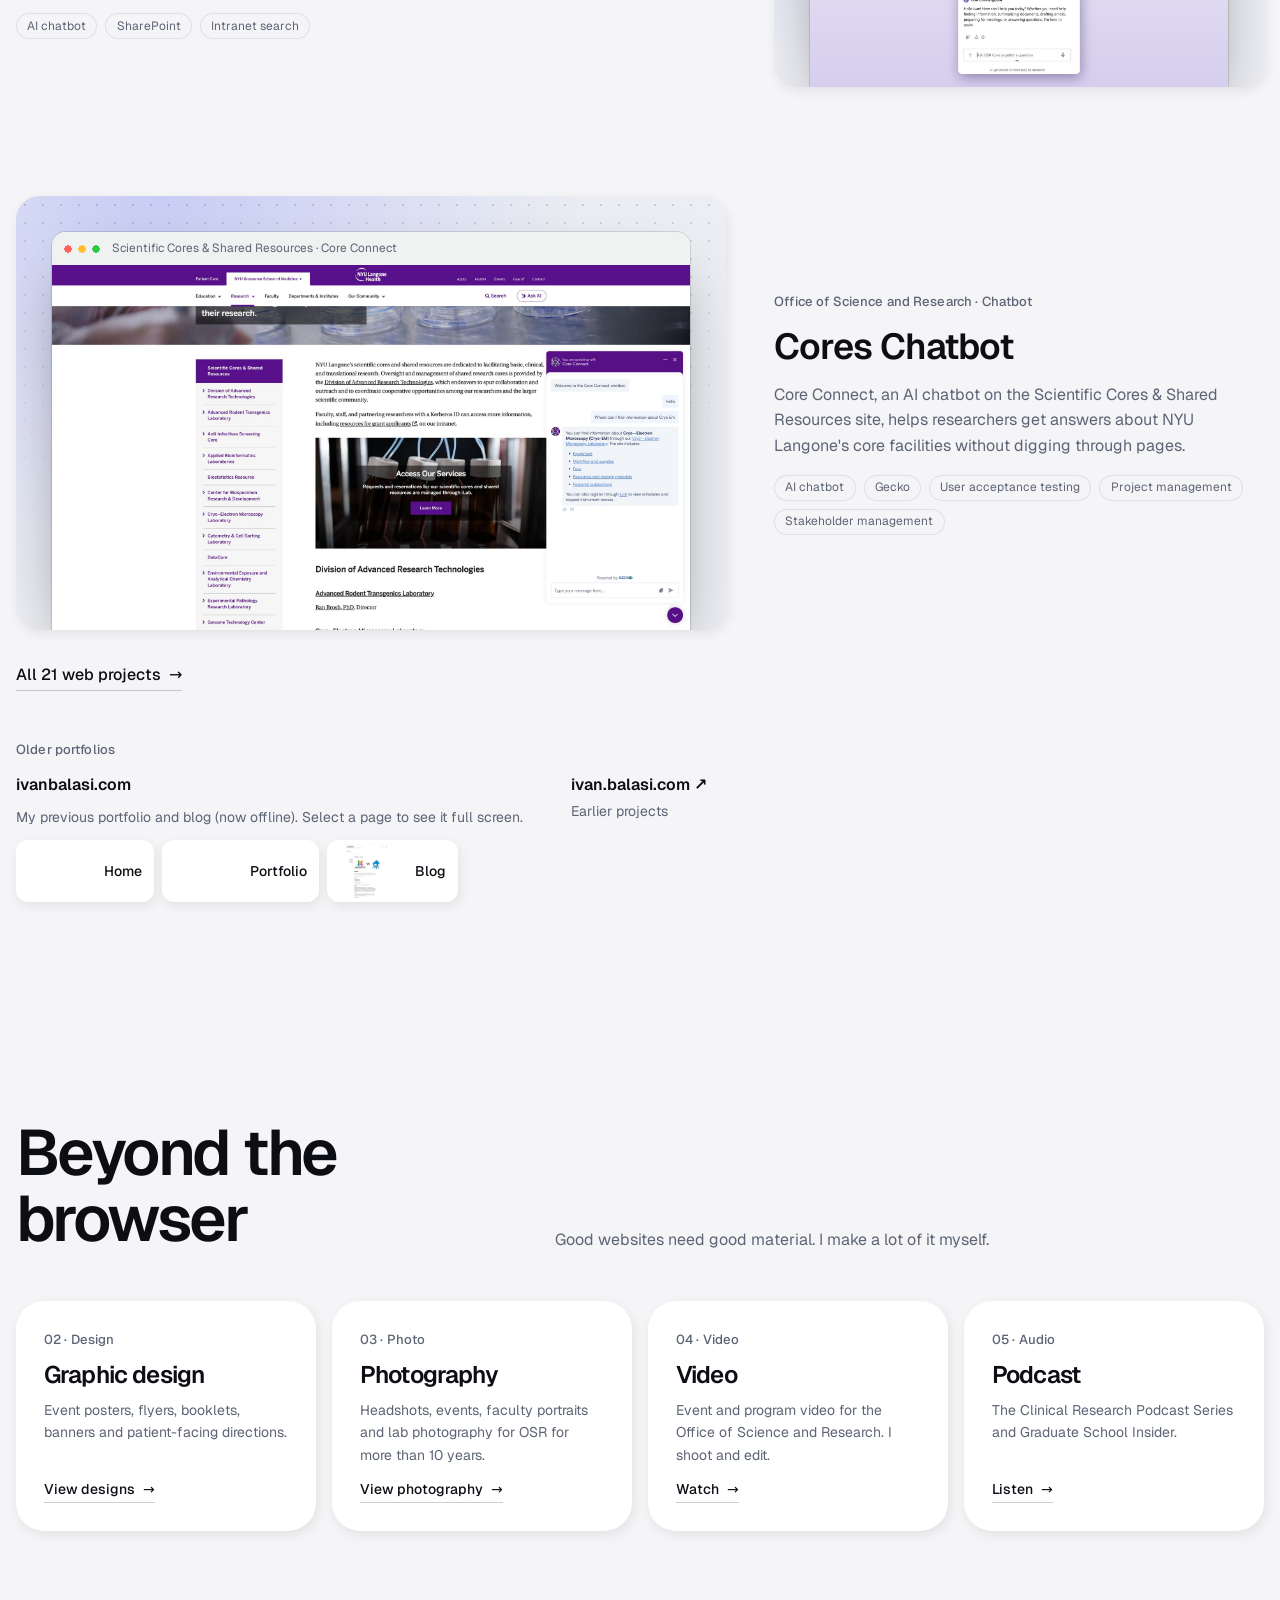
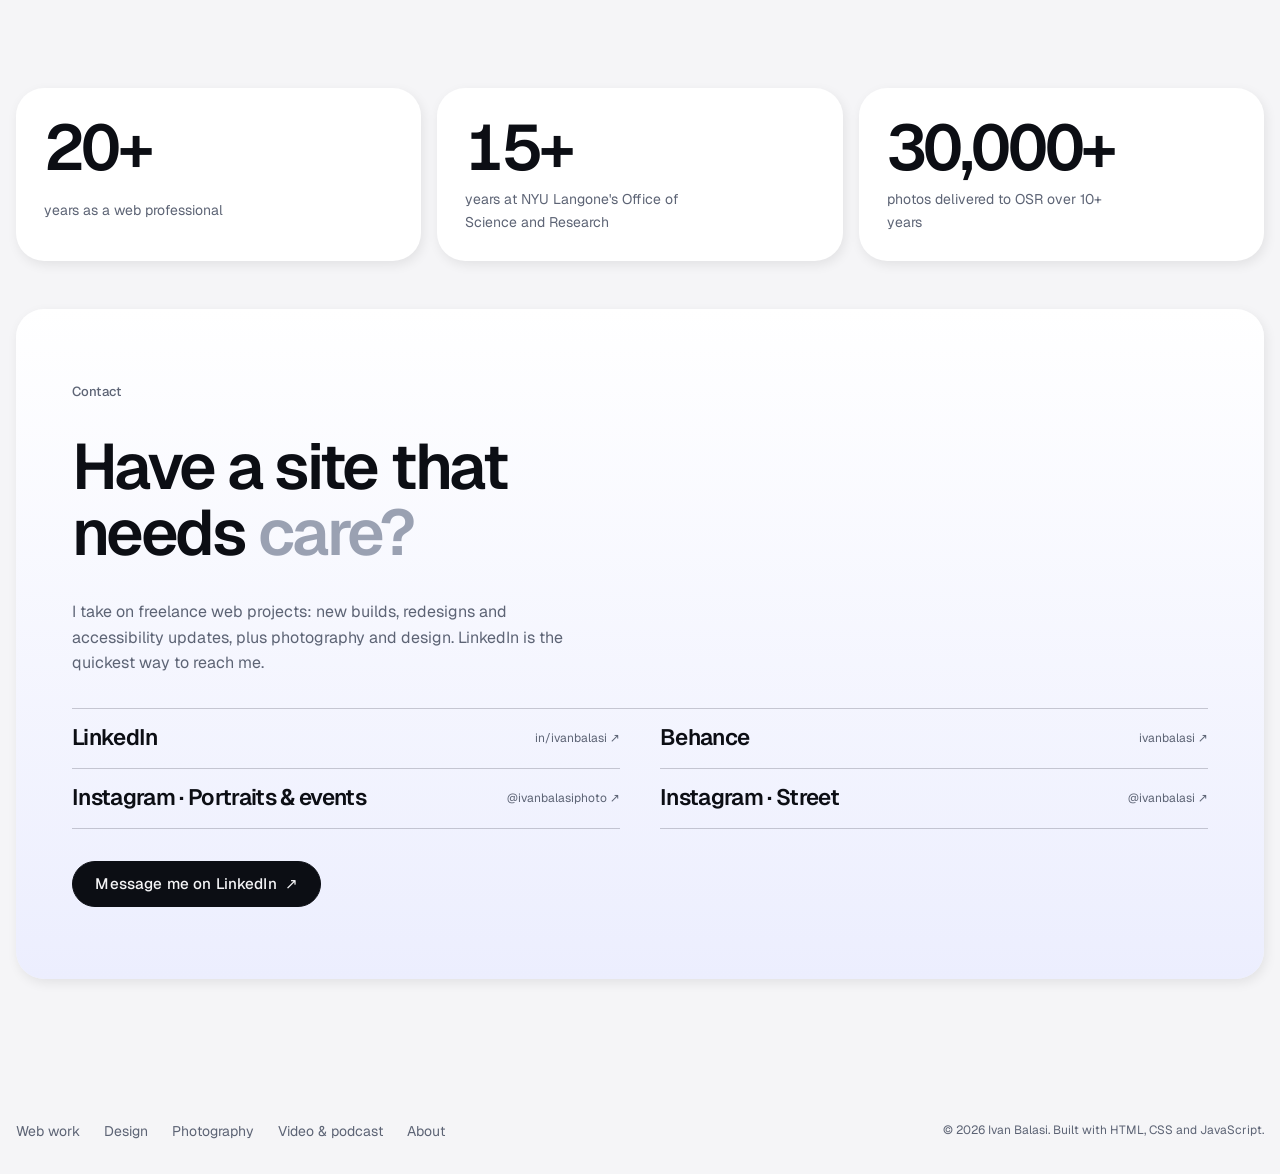
==== commit 03aa61e4: "Updated OSR chatbot screenshot and open to select freel index.html: “Open to select freelance projec" ====
--- a/index.html
+++ b/index.html
@@ -121,7 +121,7 @@
     <div class="wrap">
       <div class="hero-meta">
         <span class="label">Senior Manager, Web Development · Photography &amp; Media · NYU Grossman School of Medicine</span>
-        <span class="label"><span class="status-dot" aria-hidden="true"></span>Available for freelance</span>
+        <span class="label"><span class="status-dot" aria-hidden="true"></span>Open to select freelance projects</span>
       </div>
       <h1 class="hero-title" id="hero-title">
         <span class="line"><span>I build</span></span>
